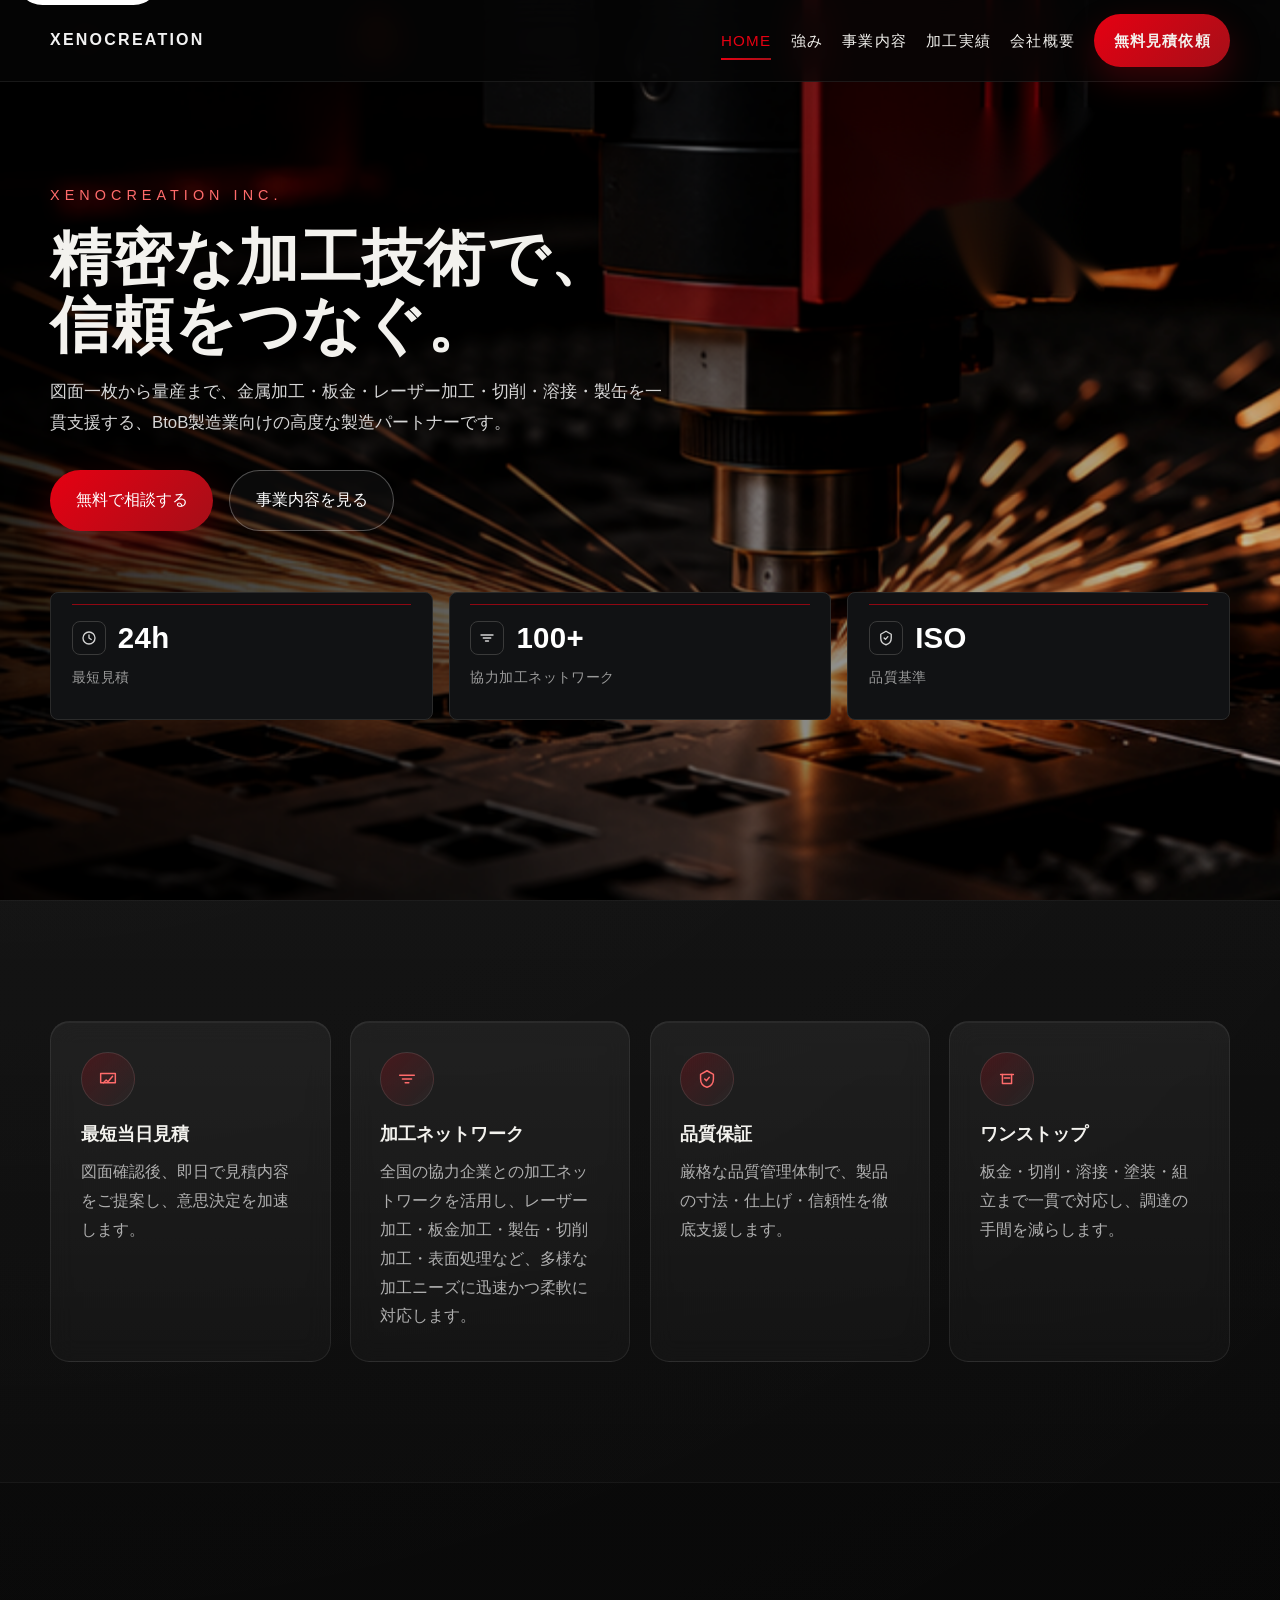
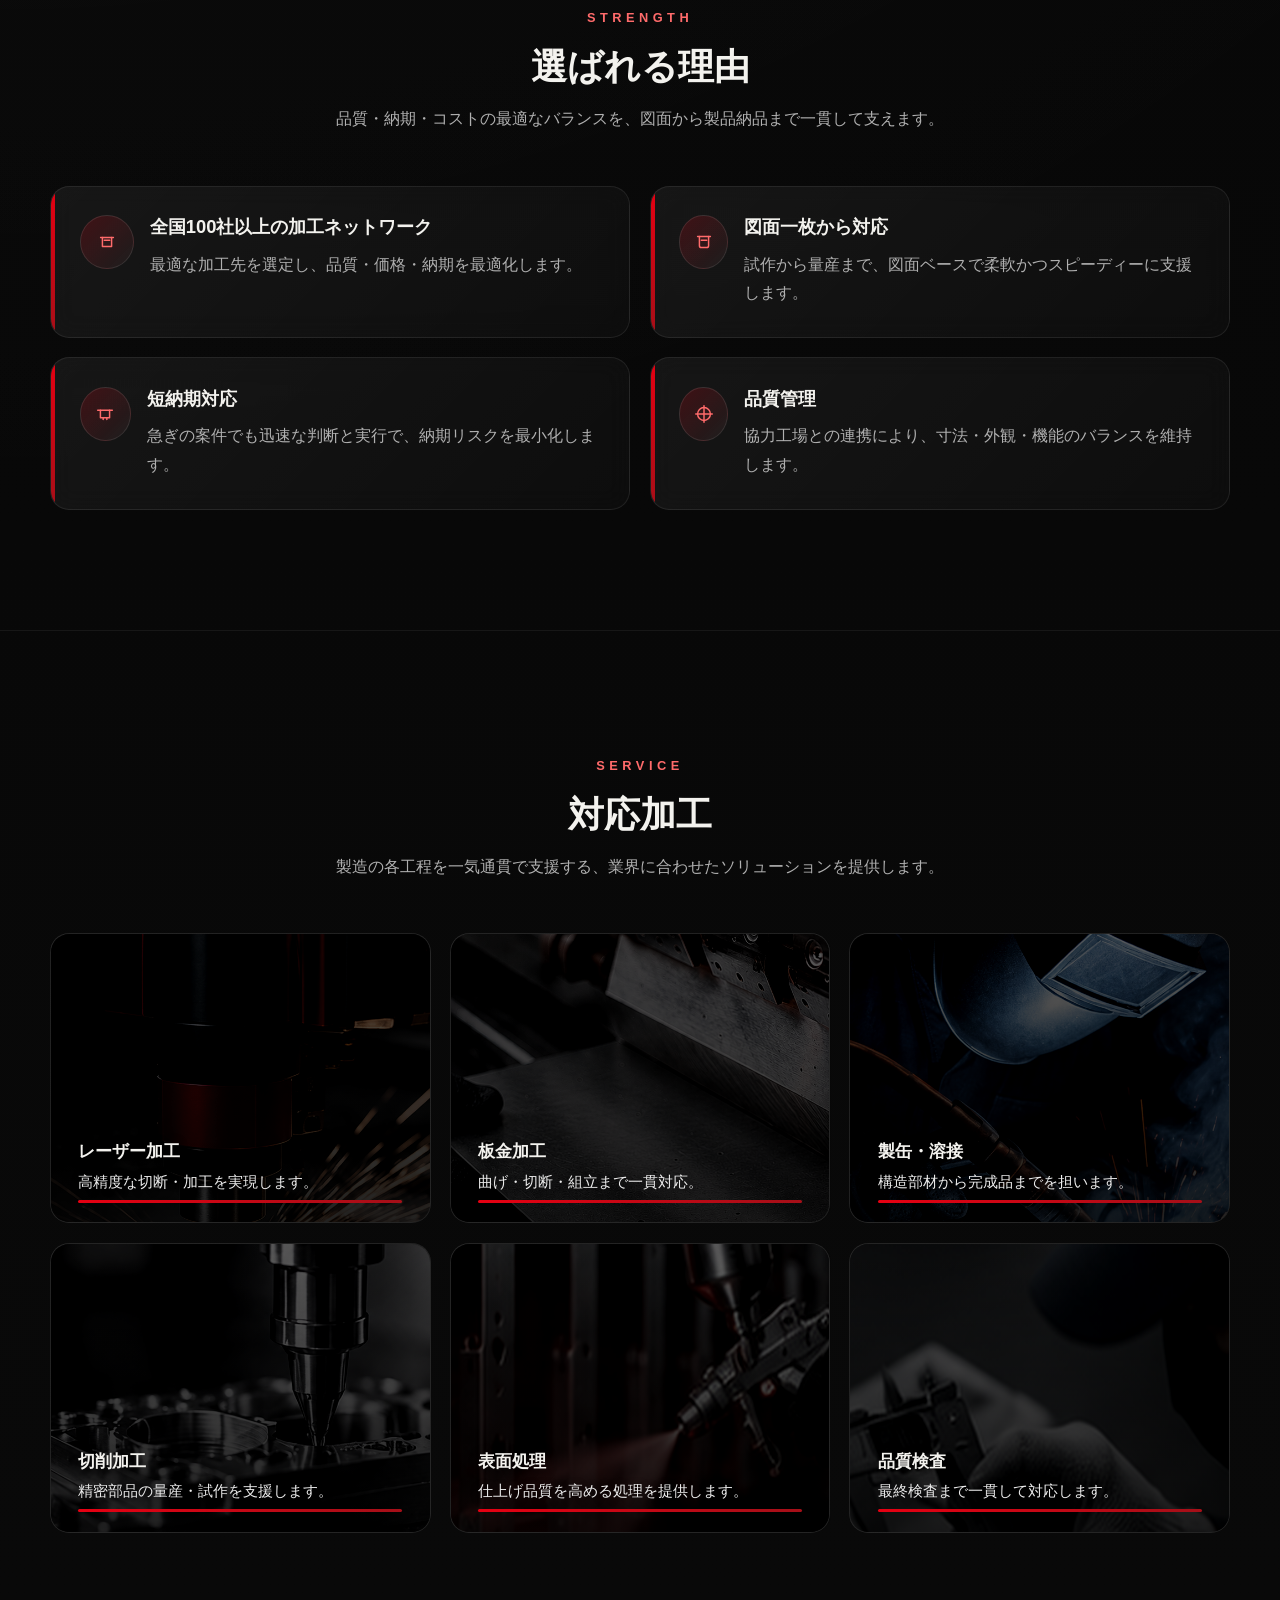
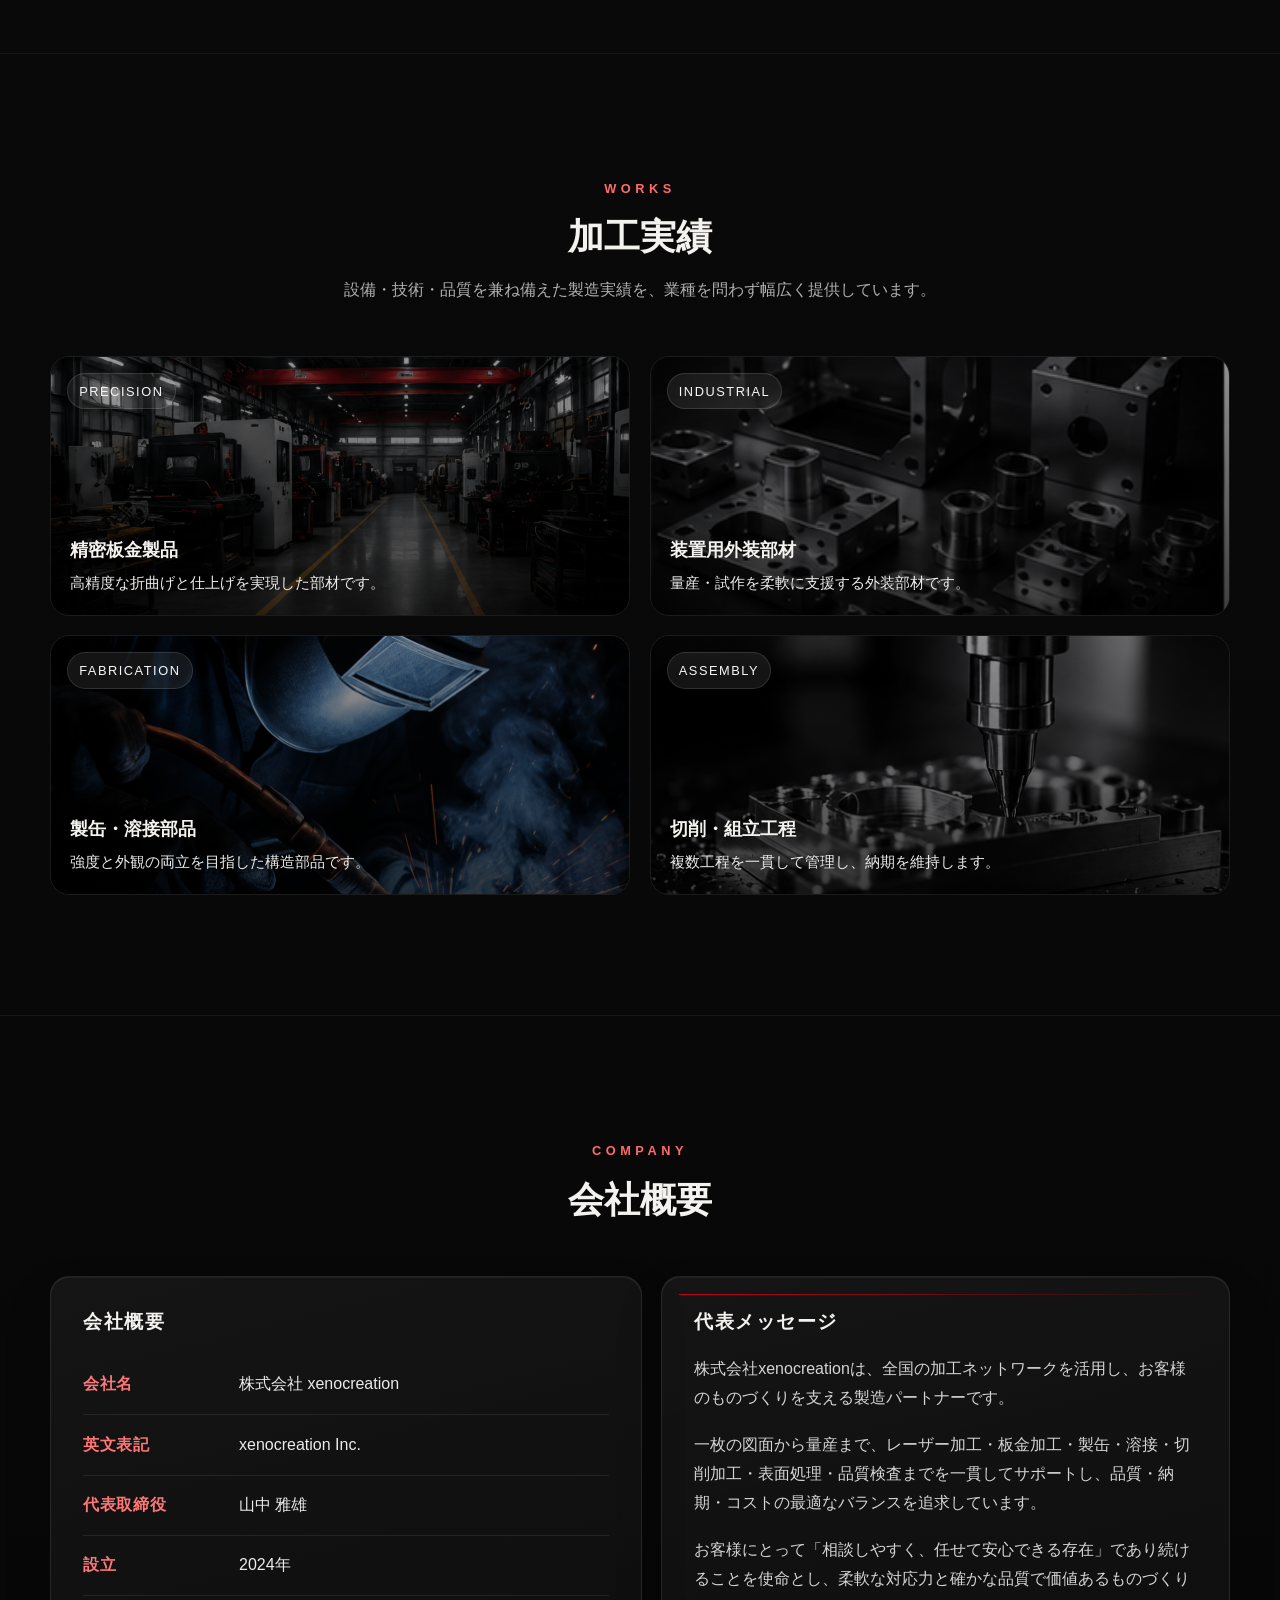
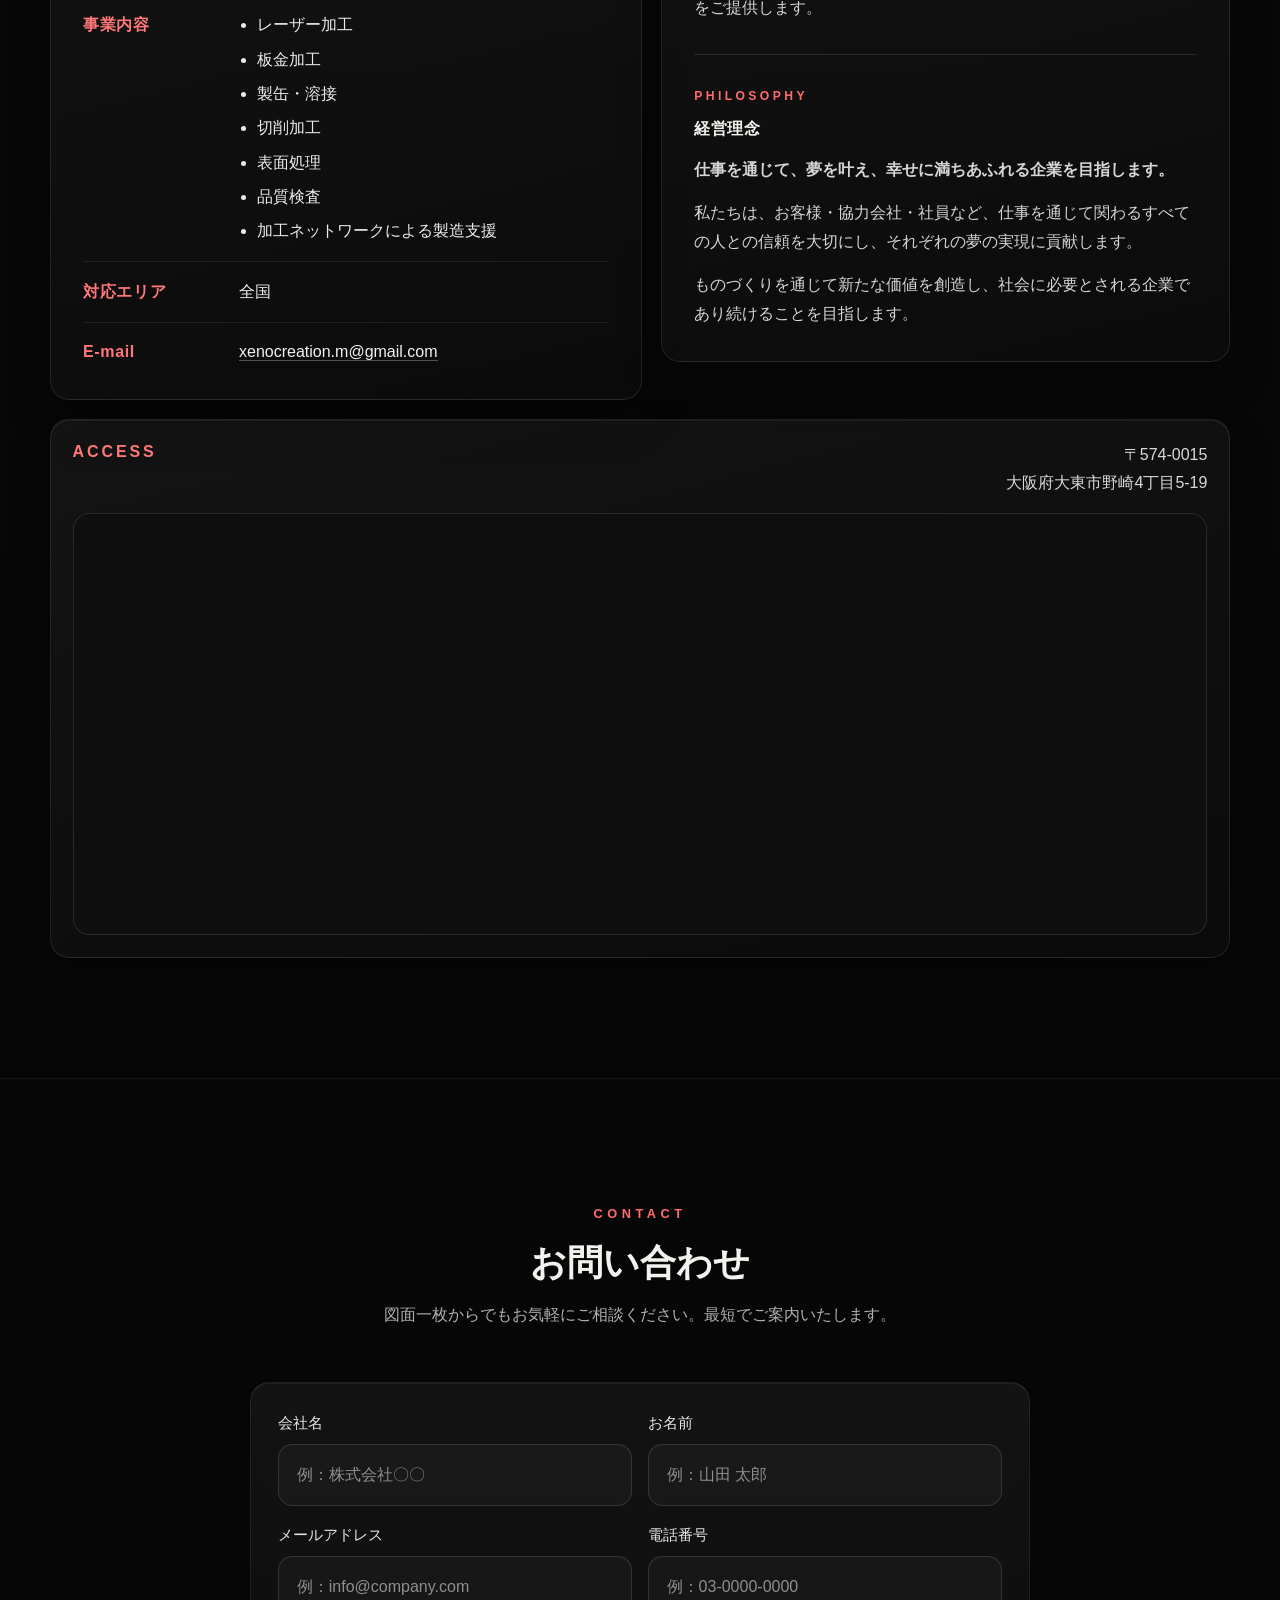
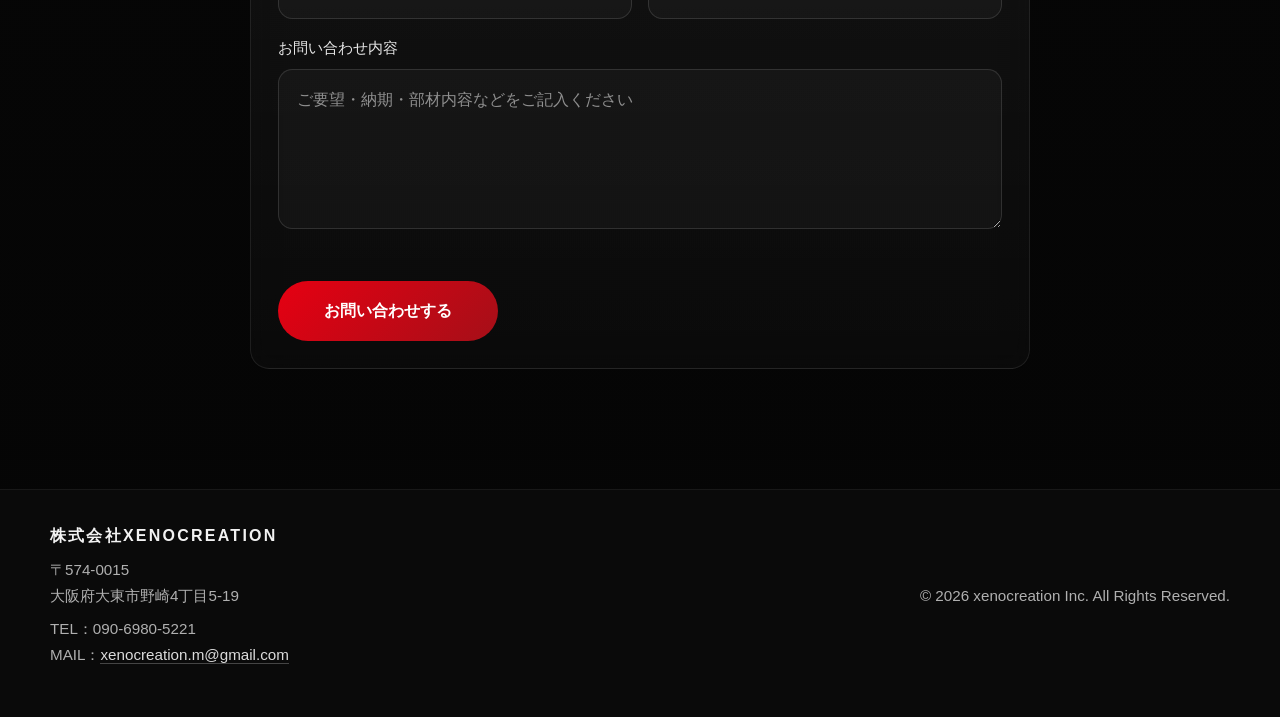
==== index.html @ e37a9abd "Add files via upload" ====
<!DOCTYPE html>
<html lang="ja">
<head>
    <meta charset="UTF-8">
    <meta name="viewport" content="width=device-width, initial-scale=1.0">
    <meta name="theme-color" content="#060606">
    <title>株式会社xenocreation｜金属加工・レーザー加工・板金加工・製缶・加工ネットワーク</title>
    <meta name="description" content="株式会社xenocreationはレーザー加工・板金加工・製缶・切削加工・表面処理など全国の加工ネットワークを活用し、お客様に最適なものづくりをご提供します。">
    <meta name="robots" content="index,follow,max-image-preview:large">
    <meta name="format-detection" content="telephone=no">
    <link rel="canonical" href="https://xenocreation.example/">
    <link rel="preload" as="image" href="images/hero.png" fetchpriority="high">
    <link rel="icon" type="image/png" href="images/logo.png">
    <link rel="shortcut icon" href="images/logo.png" type="image/png">
    <link rel="apple-touch-icon" href="images/logo.png">
    <meta property="og:site_name" content="株式会社xenocreation">
    <meta property="og:locale" content="ja_JP">
    <meta property="og:title" content="株式会社xenocreation｜金属加工・レーザー加工・板金加工・製缶・加工ネットワーク">
    <meta property="og:description" content="株式会社xenocreationはレーザー加工・板金加工・製缶・切削加工・表面処理など全国の加工ネットワークを活用し、お客様に最適なものづくりをご提供します。">
    <meta property="og:type" content="website">
    <meta property="og:image" content="images/hero.png">
    <meta property="og:url" content="https://xenocreation.example/">
    <meta name="twitter:card" content="summary_large_image">
    <meta name="twitter:title" content="株式会社xenocreation｜金属加工・レーザー加工・板金加工・製缶・加工ネットワーク">
    <meta name="twitter:description" content="株式会社xenocreationはレーザー加工・板金加工・製缶・切削加工・表面処理など全国の加工ネットワークを活用し、お客様に最適なものづくりをご提供します。">
    <meta name="twitter:image" content="images/hero.png">
    <link rel="stylesheet" href="css/style.css?v=hero-fix-1">
    <link rel="stylesheet" href="css/responsive.css?v=hero-fix-1">
</head>
<body>
    <a href="#main-content" class="skip-link">本文へスキップ</a>
    <header class="header" role="banner">
        <div class="container">
            <a href="#top" class="logo logo-text" aria-label="トップへ戻る">xenocreation</a>
            <button class="hamburger" type="button" aria-label="メニューを開く" aria-controls="site-navigation" aria-expanded="false">
                <span></span>
                <span></span>
                <span></span>
            </button>
            <nav class="nav" id="site-navigation" aria-label="メインナビゲーション">
                <a href="#top">HOME</a>
                <a href="#strength">強み</a>
                <a href="#service">事業内容</a>
                <a href="#works">加工実績</a>
                <a href="#company">会社概要</a>
                <a href="#contact" class="btn-header">無料見積依頼</a>
            </nav>
        </div>
    </header>

    <main id="main-content">
        <section id="top" class="hero">
            <img class="hero-bg" src="images/hero.png" alt="" aria-hidden="true" width="1398" height="447" loading="eager" fetchpriority="high" decoding="async">
            <div class="hero-overlay"></div>
            <div class="container hero-content fade-up">
                <div class="hero-copy">
                    <span class="hero-sub">XENOCREATION INC.</span>
                    <h1>精密な加工技術で、<br>信頼をつなぐ。</h1>
                    <p>図面一枚から量産まで、金属加工・板金・レーザー加工・切削・溶接・製缶を一貫支援する、BtoB製造業向けの高度な製造パートナーです。</p>
                    <div class="hero-button">
                        <a href="#contact" class="btn-red">無料で相談する</a>
                        <a href="#service" class="btn-line">事業内容を見る</a>
                    </div>
                </div>
                <div class="hero-metrics">
                    <div class="metric-card">
                        <div class="metric-head">
                            <span class="metric-icon" aria-hidden="true">
                                <svg viewBox="0 0 24 24"><circle cx="12" cy="12" r="8"/><path d="M12 8v4l3 2"/></svg>
                            </span>
                            <strong>24h</strong>
                        </div>
                        <span>最短見積</span>
                    </div>
                    <div class="metric-card">
                        <div class="metric-head">
                            <span class="metric-icon" aria-hidden="true">
                                <svg viewBox="0 0 24 24"><path d="M4 8h16"/><path d="M7 12h10"/><path d="M10 16h4"/></svg>
                            </span>
                            <strong>100+</strong>
                        </div>
                        <span>協力加工ネットワーク</span>
                    </div>
                    <div class="metric-card">
                        <div class="metric-head">
                            <span class="metric-icon" aria-hidden="true">
                                <svg viewBox="0 0 24 24"><path d="M12 3l7 4v5c0 4.2-2.8 7.8-7 9-4.2-1.2-7-4.8-7-9V7l7-4z"/><path d="M9.5 12l1.8 1.8 3.2-3.6"/></svg>
                            </span>
                            <strong>ISO</strong>
                        </div>
                        <span>品質基準</span>
                    </div>
                </div>
            </div>
        </section>

        <section class="feature">
            <div class="container feature-grid">
                <div class="feature-card fade-up">
                    <div class="feature-icon" aria-hidden="true">
                        <svg viewBox="0 0 24 24"><path d="M4 6h16v10H4z"/><path d="M7 16l3-3 2 2 5-6"/></svg>
                    </div>
                    <h3>最短当日見積</h3>
                    <p>図面確認後、即日で見積内容をご提案し、意思決定を加速します。</p>
                </div>
                <div class="feature-card fade-up">
                    <div class="feature-icon" aria-hidden="true">
                        <svg viewBox="0 0 24 24"><path d="M4 8h16"/><path d="M7 12h10"/><path d="M10 16h4"/></svg>
                    </div>
                    <h3>加工ネットワーク</h3>
                    <p>全国の協力企業との加工ネットワークを活用し、レーザー加工・板金加工・製缶・切削加工・表面処理など、多様な加工ニーズに迅速かつ柔軟に対応します。</p>
                </div>
                <div class="feature-card fade-up">
                    <div class="feature-icon" aria-hidden="true">
                        <svg viewBox="0 0 24 24"><path d="M12 3l7 4v5c0 4.2-2.8 7.8-7 9-4.2-1.2-7-4.8-7-9V7l7-4z"/><path d="M9.5 12l1.8 1.8 3.2-3.6"/></svg>
                    </div>
                    <h3>品質保証</h3>
                    <p>厳格な品質管理体制で、製品の寸法・仕上げ・信頼性を徹底支援します。</p>
                </div>
                <div class="feature-card fade-up">
                    <div class="feature-icon" aria-hidden="true">
                        <svg viewBox="0 0 24 24"><path d="M5 7h14"/><path d="M7 7v10h10V7"/><path d="M9 11h6"/></svg>
                    </div>
                    <h3>ワンストップ</h3>
                    <p>板金・切削・溶接・塗装・組立まで一貫で対応し、調達の手間を減らします。</p>
                </div>
            </div>
        </section>

        <section id="strength" class="strength">
            <div class="container">
                <div class="section-title fade-up">
                    <span>STRENGTH</span>
                    <h2>選ばれる理由</h2>
                    <p>品質・納期・コストの最適なバランスを、図面から製品納品まで一貫して支えます。</p>
                </div>
                <div class="strength-grid">
                    <div class="strength-card fade-left">
                        <div class="strength-icon" aria-hidden="true">
                            <svg viewBox="0 0 24 24"><path d="M5 7h14"/><path d="M7 7v10h10V7"/><path d="M9 10h6"/></svg>
                        </div>
                        <div>
                            <h3>全国100社以上の加工ネットワーク</h3>
                            <p>最適な加工先を選定し、品質・価格・納期を最適化します。</p>
                        </div>
                    </div>
                    <div class="strength-card fade-right">
                        <div class="strength-icon" aria-hidden="true">
                            <svg viewBox="0 0 24 24"><path d="M5 6h14"/><path d="M7 6v10a2 2 0 0 0 2 2h6a2 2 0 0 0 2-2V6"/><path d="M9 10h6"/></svg>
                        </div>
                        <div>
                            <h3>図面一枚から対応</h3>
                            <p>試作から量産まで、図面ベースで柔軟かつスピーディーに支援します。</p>
                        </div>
                    </div>
                    <div class="strength-card fade-left">
                        <div class="strength-icon" aria-hidden="true">
                            <svg viewBox="0 0 24 24"><path d="M4 8h16"/><path d="M7 8v8h10V8"/><path d="M10 16v2"/><path d="M14 16v2"/></svg>
                        </div>
                        <div>
                            <h3>短納期対応</h3>
                            <p>急ぎの案件でも迅速な判断と実行で、納期リスクを最小化します。</p>
                        </div>
                    </div>
                    <div class="strength-card fade-right">
                        <div class="strength-icon" aria-hidden="true">
                            <svg viewBox="0 0 24 24"><path d="M12 3v18"/><path d="M3 12h18"/><circle cx="12" cy="12" r="7"/></svg>
                        </div>
                        <div>
                            <h3>品質管理</h3>
                            <p>協力工場との連携により、寸法・外観・機能のバランスを維持します。</p>
                        </div>
                    </div>
                </div>
            </div>
        </section>

        <section id="service" class="service">
            <div class="container">
                <div class="section-title fade-up">
                    <span>SERVICE</span>
                    <h2>対応加工</h2>
                    <p>製造の各工程を一気通貫で支援する、業界に合わせたソリューションを提供します。</p>
                </div>
                <div class="service-grid">
                    <div class="service-card fade-up">
                        <img src="images/laser.png" alt="レーザー加工の現場" width="1281" height="520" loading="lazy" decoding="async">
                        <div class="service-card-body">
                            <div class="service-icon" aria-hidden="true">
                                <svg viewBox="0 0 24 24"><path d="M6 6h12v12H6z"/><path d="M9 15l2-2 1 1 3-4"/></svg>
                            </div>
                            <div>
                                <h3>レーザー加工</h3>
                                <p>高精度な切断・加工を実現します。</p>
                            </div>
                        </div>
                    </div>
                    <div class="service-card fade-up">
                        <img src="images/sheetmetal.png" alt="板金加工の現場" width="1281" height="520" loading="lazy" decoding="async">
                        <div class="service-card-body">
                            <div class="service-icon" aria-hidden="true">
                                <svg viewBox="0 0 24 24"><path d="M5 6h14"/><path d="M7 6v10h10V6"/></svg>
                            </div>
                            <div>
                                <h3>板金加工</h3>
                                <p>曲げ・切断・組立まで一貫対応。</p>
                            </div>
                        </div>
                    </div>
                    <div class="service-card fade-up">
                        <img src="images/welding.png" alt="製缶・溶接の現場" width="1281" height="520" loading="lazy" decoding="async">
                        <div class="service-card-body">
                            <div class="service-icon" aria-hidden="true">
                                <svg viewBox="0 0 24 24"><path d="M6 7h12"/><path d="M8 7v10h8V7"/></svg>
                            </div>
                            <div>
                                <h3>製缶・溶接</h3>
                                <p>構造部材から完成品までを担います。</p>
                            </div>
                        </div>
                    </div>
                    <div class="service-card fade-up">
                        <img src="images/machining.png" alt="切削加工の現場" width="1281" height="520" loading="lazy" decoding="async">
                        <div class="service-card-body">
                            <div class="service-icon" aria-hidden="true">
                                <svg viewBox="0 0 24 24"><path d="M5 7h14"/><path d="M7 7l2 10h6l2-10"/></svg>
                            </div>
                            <div>
                                <h3>切削加工</h3>
                                <p>精密部品の量産・試作を支援します。</p>
                            </div>
                        </div>
                    </div>
                    <div class="service-card fade-up">
                        <img src="images/surface.png" alt="表面処理の現場" width="1281" height="520" loading="lazy" decoding="async">
                        <div class="service-card-body">
                            <div class="service-icon" aria-hidden="true">
                                <svg viewBox="0 0 24 24"><path d="M5 8h14"/><path d="M7 8v8h10V8"/></svg>
                            </div>
                            <div>
                                <h3>表面処理</h3>
                                <p>仕上げ品質を高める処理を提供します。</p>
                            </div>
                        </div>
                    </div>
                    <div class="service-card fade-up">
                        <img src="images/inspection.png" alt="品質検査の現場" width="1281" height="520" loading="lazy" decoding="async">
                        <div class="service-card-body">
                            <div class="service-icon" aria-hidden="true">
                                <svg viewBox="0 0 24 24"><path d="M8 5h8"/><path d="M6 9h12"/><path d="M8 9v8h8v-8"/></svg>
                            </div>
                            <div>
                                <h3>品質検査</h3>
                                <p>最終検査まで一貫して対応します。</p>
                            </div>
                        </div>
                    </div>
                </div>
            </div>
        </section>

        <section id="works" class="works">
            <div class="container">
                <div class="section-title fade-up">
                    <span>WORKS</span>
                    <h2>加工実績</h2>
                    <p>設備・技術・品質を兼ね備えた製造実績を、業種を問わず幅広く提供しています。</p>
                </div>
                <div class="works-grid">
                    <div class="work-item fade-up">
                        <img src="images/factory.png" alt="工場の生産設備" width="800" height="560" loading="lazy" decoding="async">
                        <div class="work-badge">Precision</div>
                        <div class="work-item-content">
                            <h3>精密板金製品</h3>
                            <p>高精度な折曲げと仕上げを実現した部材です。</p>
                        </div>
                    </div>
                    <div class="work-item fade-up">
                        <img src="images/products.png" alt="製品組立のイメージ" width="800" height="560" loading="lazy" decoding="async">
                        <div class="work-badge">Industrial</div>
                        <div class="work-item-content">
                            <h3>装置用外装部材</h3>
                            <p>量産・試作を柔軟に支援する外装部材です。</p>
                        </div>
                    </div>
                    <div class="work-item fade-up">
                        <img src="images/welding.png" alt="溶接部品の製造現場" width="800" height="560" loading="lazy" decoding="async">
                        <div class="work-badge">Fabrication</div>
                        <div class="work-item-content">
                            <h3>製缶・溶接部品</h3>
                            <p>強度と外観の両立を目指した構造部品です。</p>
                        </div>
                    </div>
                    <div class="work-item fade-up">
                        <img src="images/machining.png" alt="切削加工の製品イメージ" width="800" height="560" loading="lazy" decoding="async">
                        <div class="work-badge">Assembly</div>
                        <div class="work-item-content">
                            <h3>切削・組立工程</h3>
                            <p>複数工程を一貫して管理し、納期を維持します。</p>
                        </div>
                    </div>
                </div>
            </div>
        </section>

        <section id="company" class="company">
            <div class="container">
                <div class="section-title fade-up">
                    <span>COMPANY</span>
                    <h2>会社概要</h2>
                </div>
                <div class="company-layout">
                    <article class="company-panel fade-left" aria-label="会社情報">
                        <h3>会社概要</h3>
                        <dl class="company-list">
                            <div class="company-row">
                                <dt>会社名</dt>
                                <dd>株式会社 xenocreation</dd>
                            </div>
                            <div class="company-row">
                                <dt>英文表記</dt>
                                <dd>xenocreation Inc.</dd>
                            </div>
                            <div class="company-row">
                                <dt>代表取締役</dt>
                                <dd>山中 雅雄</dd>
                            </div>
                            <div class="company-row">
                                <dt>設立</dt>
                                <dd>2024年</dd>
                            </div>
                            <div class="company-row company-row-services">
                                <dt>事業内容</dt>
                                <dd>
                                    <ul>
                                        <li>レーザー加工</li>
                                        <li>板金加工</li>
                                        <li>製缶・溶接</li>
                                        <li>切削加工</li>
                                        <li>表面処理</li>
                                        <li>品質検査</li>
                                        <li>加工ネットワークによる製造支援</li>
                                    </ul>
                                </dd>
                            </div>
                            <div class="company-row">
                                <dt>対応エリア</dt>
                                <dd>全国</dd>
                            </div>
                            <div class="company-row">
                                <dt>E-mail</dt>
                                <dd><a href="mailto:xenocreation.m@gmail.com">xenocreation.m@gmail.com</a></dd>
                            </div>
                        </dl>
                    </article>
                    <article class="company-message fade-right" aria-label="代表メッセージ">
                        <h3>代表メッセージ</h3>
                        <p>株式会社xenocreationは、全国の加工ネットワークを活用し、お客様のものづくりを支える製造パートナーです。</p>
                        <p>一枚の図面から量産まで、レーザー加工・板金加工・製缶・溶接・切削加工・表面処理・品質検査までを一貫してサポートし、品質・納期・コストの最適なバランスを追求しています。</p>
                        <p>お客様にとって「相談しやすく、任せて安心できる存在」であり続けることを使命とし、柔軟な対応力と確かな品質で価値あるものづくりをご提供します。</p>

                        <div class="philosophy-block" aria-label="経営理念">
                            <span class="philosophy-label">PHILOSOPHY</span>
                            <h4>経営理念</h4>
                            <p class="philosophy-lead">仕事を通じて、夢を叶え、幸せに満ちあふれる企業を目指します。</p>
                            <p>私たちは、お客様・協力会社・社員など、仕事を通じて関わるすべての人との信頼を大切にし、それぞれの夢の実現に貢献します。</p>
                            <p>ものづくりを通じて新たな価値を創造し、社会に必要とされる企業であり続けることを目指します。</p>
                        </div>
                    </article>
                </div>
                <div class="company-map fade-up" aria-label="所在地マップ">
                    <div class="company-map-head">
                        <h3>ACCESS</h3>
                        <p>〒574-0015<br>大阪府大東市野崎4丁目5-19</p>
                    </div>
                    <div class="company-map-frame">
                        <iframe
                            title="株式会社xenocreation 所在地マップ"
                            src="https://www.google.com/maps?q=%E3%80%92574-0015%20%E5%A4%A7%E9%98%AA%E5%BA%9C%E5%A4%A7%E6%9D%B1%E5%B8%82%E9%87%8E%E5%B4%8E4%E4%B8%81%E7%9B%AE5-19&output=embed"
                            loading="lazy"
                            referrerpolicy="no-referrer-when-downgrade"
                            allowfullscreen>
                        </iframe>
                    </div>
                </div>
            </div>
        </section>

        <section id="contact" class="contact">
            <div class="container">
                <div class="section-title fade-up">
                    <span>CONTACT</span>
                    <h2>お問い合わせ</h2>
                    <p>図面一枚からでもお気軽にご相談ください。最短でご案内いたします。</p>
                </div>
                <form class="contact-form fade-up" id="contactForm" action="https://formspree.io/f/mdargzdk" method="POST" data-formspree-endpoint="https://formspree.io/f/mdargzdk" novalidate autocomplete="on">
                    <div class="contact-grid">
                        <label class="input-field">
                            <span>会社名</span>
                            <input type="text" name="company" placeholder="例：株式会社〇〇" autocomplete="organization">
                        </label>
                        <label class="input-field">
                            <span>お名前</span>
                            <input type="text" name="name" placeholder="例：山田 太郎" required aria-required="true" autocomplete="name">
                        </label>
                        <label class="input-field">
                            <span>メールアドレス</span>
                            <input type="email" name="email" placeholder="例：info@company.com" required aria-required="true" autocomplete="email">
                        </label>
                        <label class="input-field">
                            <span>電話番号</span>
                            <input type="tel" name="phone" placeholder="例：03-0000-0000" autocomplete="tel">
                        </label>
                    </div>
                    <label class="input-field textarea-field">
                        <span>お問い合わせ内容</span>
                        <textarea name="message" placeholder="ご要望・納期・部材内容などをご記入ください" required aria-required="true"></textarea>
                    </label>
                    <div class="form-status" role="status" aria-live="polite"></div>
                    <button type="submit">お問い合わせする</button>
                </form>
            </div>
        </section>
    </main>

    <footer>
        <div class="container">
            <div class="footer-info">
                <strong class="footer-brand">株式会社xenocreation</strong>
                <p class="footer-address">〒574-0015<br>大阪府大東市野崎4丁目5-19</p>
                <p class="footer-contact">TEL：090-6980-5221<br>MAIL：<a href="mailto:xenocreation.m@gmail.com">xenocreation.m@gmail.com</a></p>
            </div>
            <p class="footer-copy">© 2026 xenocreation Inc. All Rights Reserved.</p>
        </div>
    </footer>

    <a href="#top" id="pageTop" class="page-top" aria-label="ページトップへ戻る">↑</a>
    <script src="js/script.js" defer></script>
</body>
</html>
---- css/style.css ----
:root {
    --bg: #050505;
    --surface: rgba(255,255,255,0.05);
    --surface-strong: rgba(255,255,255,0.08);
    --text: #f3f2ee;
    --muted: #b0b0b0;
    --accent: #a50f18;
    --accent-strong: #e60012;
    --border: rgba(255,255,255,0.12);
    --radius-card: 1.2rem;
    --ease-standard: cubic-bezier(0.22, 1, 0.36, 1);
}

* {
    margin: 0;
    padding: 0;
    box-sizing: border-box;
}

html {
    scroll-behavior: smooth;
    overflow-x: clip;
}

body {
    background: radial-gradient(circle at top left, rgba(255,255,255,0.04), transparent 30%), linear-gradient(180deg, #060606 0%, #090909 45%, #050505 100%);
    color: var(--text);
    font-family: "Noto Sans JP", "Yu Gothic", "Meiryo", sans-serif;
    line-height: 1.8;
    text-rendering: optimizeLegibility;
    -webkit-font-smoothing: antialiased;
    overflow-x: hidden;
}

body.menu-open {
    overflow: hidden;
}

.skip-link {
    position: absolute;
    left: 1rem;
    top: -3rem;
    z-index: 2000;
    padding: 0.75rem 1rem;
    background: #fff;
    color: #111;
    border-radius: 999px;
    transition: top 0.2s ease;
}

.skip-link:focus {
    top: 1rem;
}

img {
    max-width: 100%;
    display: block;
}

a {
    text-decoration: none;
    color: inherit;
}

button,
input,
textarea {
    font: inherit;
}

a:hover,
a:focus-visible,
button:focus-visible,
input:focus-visible,
textarea:focus-visible {
    outline: none;
}

*:focus-visible {
    outline: 2px solid rgba(230, 0, 18, 0.7);
    outline-offset: 3px;
}

::selection {
    background: rgba(230, 0, 18, 0.45);
    color: white;
}

.container {
    width: min(1180px, calc(100% - 2rem));
    margin: 0 auto;
}

section {
    padding: 120px 0;
    scroll-margin-top: 100px;
}

h1,
h2,
h3,
h4 {
    line-height: 1.35;
    text-wrap: balance;
}

section + section {
    border-top: 1px solid rgba(255,255,255,0.06);
}

main {
    overflow-x: clip;
}

.header {
    position: fixed;
    top: 0;
    left: 0;
    width: 100%;
    height: 82px;
    background: rgba(6, 6, 6, 0.76);
    backdrop-filter: blur(18px);
    border-bottom: 1px solid rgba(255,255,255,0.08);
    z-index: 1000;
    transition: 0.3s ease;
    transform: translateY(-16px);
    opacity: 0;
    animation: headerSlideIn 0.8s ease-out 0.15s forwards;
}

.header.scrolled {
    background: rgba(13, 13, 13, 0.95);
    box-shadow: 0 18px 40px rgba(0, 0, 0, 0.3);
}

.header .container {
    height: 100%;
    display: flex;
    justify-content: space-between;
    align-items: center;
}

.logo img {
    height: 44px;
}

.logo-text {
    display: inline-flex;
    align-items: center;
    height: 44px;
    font-size: 1rem;
    letter-spacing: 0.14em;
    text-transform: uppercase;
    font-weight: 700;
    color: #f2f2f2;
}

.nav {
    display: flex;
    align-items: center;
    gap: 1.2rem;
}

.nav a {
    color: var(--text);
    font-size: 0.95rem;
    letter-spacing: 0.08em;
    transition: 0.3s;
    position: relative;
}

.nav a::after {
    content: "";
    position: absolute;
    left: 0;
    bottom: -6px;
    width: 0;
    height: 2px;
    background: linear-gradient(90deg, var(--accent-strong), var(--accent));
    transition: 0.3s;
}

.nav a:hover,
.nav a.active {
    color: var(--accent-strong);
}

.nav a:hover::after,
.nav a.active::after {
    width: 100%;
}

.btn-header {
    display: inline-flex;
    align-items: center;
    justify-content: center;
    padding: 0.8rem 1.2rem;
    border-radius: 999px;
    background: linear-gradient(135deg, var(--accent-strong), var(--accent));
    color: white;
    font-weight: 700;
    box-shadow: 0 14px 34px rgba(230, 0, 18, 0.22);
}

.btn-header:hover {
    transform: translateY(-2px);
}

.hamburger {
    display: none;
    background: none;
    border: none;
    padding: 0.4rem;
    cursor: pointer;
}

.hamburger span {
    display: block;
    width: 24px;
    height: 2px;
    background: white;
    margin: 5px 0;
    transition: 0.3s;
}

.hero {
    position: relative;
    min-height: 100svh;
    display: flex;
    align-items: center;
    padding-top: 120px;
    padding-bottom: 90px;
    background: transparent;
    overflow: hidden;
    isolation: isolate;
}

.hero-bg {
    position: absolute;
    inset: 0;
    width: 100%;
    height: 100%;
    object-fit: cover;
    object-position: center;
    z-index: 0;
    transform: scale(1.03);
    animation: heroZoom 8s ease-in-out infinite alternate;
    will-change: transform;
}

.hero-overlay {
    position: absolute;
    inset: 0;
    background: linear-gradient(90deg, rgba(0, 0, 0, 0.84) 0%, rgba(0, 0, 0, 0.58) 42%, rgba(0, 0, 0, 0.22) 100%);
    z-index: 1;
}

.hero-content {
    position: relative;
    z-index: 2;
    display: grid;
    grid-template-columns: minmax(0, 1.15fr) minmax(280px, 0.45fr);
    gap: 2rem;
    align-items: end;
    width: min(1180px, calc(100% - 2rem));
    margin: 0 auto;
    padding: 2.2rem 0 4rem;
}

.hero-copy {
    max-width: 680px;
}

.hero-sub,
.hero h1,
.hero p,
.hero-button {
    opacity: 0;
    transform: translateY(18px);
    animation-fill-mode: forwards;
}

.hero-sub {
    display: inline-block;
    color: #ff6b6b;
    font-size: 0.9rem;
    letter-spacing: 0.35em;
    text-transform: uppercase;
    margin-bottom: 1rem;
    animation: heroFadeUp 0.8s ease-out 0.3s forwards;
}

.hero h1 {
    font-size: clamp(2.4rem, 4.8vw, 4.5rem);
    line-height: 1.08;
    margin: 0 0 1.2rem;
    letter-spacing: 0.02em;
    font-weight: 700;
    animation: heroFadeUp 0.9s ease-out 0.55s forwards;
}

.hero p {
    font-size: 1.05rem;
    color: #d7d7d7;
    max-width: 620px;
    margin: 0 0 2rem;
    animation: heroFadeUp 0.9s ease-out 0.8s forwards;
}

.hero-button {
    display: flex;
    flex-wrap: wrap;
    justify-content: flex-start;
    gap: 1rem;
    animation: heroFadeUp 0.9s ease-out 1.05s forwards;
}

.btn-red,
.btn-line {
    display: inline-flex;
    align-items: center;
    justify-content: center;
    padding: 0.95rem 1.6rem;
    border-radius: 999px;
    transition: 0.3s var(--ease-standard);
}

.btn-red {
    background: linear-gradient(135deg, var(--accent-strong), var(--accent));
    color: white;
    box-shadow: 0 16px 40px rgba(230, 0, 18, 0.24);
    transition: transform 0.25s ease, box-shadow 0.25s ease, filter 0.25s ease;
}

.btn-red:hover,
.btn-line:hover {
    transform: translateY(-4px);
    filter: brightness(1.08);
}

.btn-line {
    border: 1px solid rgba(255,255,255,0.28);
    color: white;
    background: rgba(255,255,255,0.04);
    backdrop-filter: blur(8px);
    transition: transform 0.25s ease, background 0.25s ease, color 0.25s ease;
}

.btn-line:hover {
    background: white;
    color: #111;
}

.hero-metrics {
    display: grid;
    grid-template-columns: repeat(3, minmax(0, 1fr));
    gap: 1rem;
    margin-top: 1.8rem;
    grid-column: 1 / -1;
}

.metric-card {
    position: relative;
    padding: 1.25rem 1.3rem 1.15rem;
    border: 1px solid #2a2a2a;
    border-radius: 8px;
    background: #111214;
    min-height: 128px;
    transition: transform 0.25s ease, border-color 0.25s ease, box-shadow 0.25s ease;
}

.metric-card::before {
    content: "";
    position: absolute;
    left: 1.3rem;
    right: 1.3rem;
    top: 0.7rem;
    height: 1px;
    background: rgba(230, 0, 18, 0.85);
    opacity: 0.7;
}

.metric-card:hover {
    transform: translateY(-3px);
    border-color: #4a4a4a;
    box-shadow: 0 10px 24px rgba(0, 0, 0, 0.36), 0 0 0 1px rgba(230, 0, 18, 0.24);
}

.metric-head {
    display: flex;
    align-items: center;
    gap: 0.75rem;
    margin-top: 0.5rem;
    margin-bottom: 0.5rem;
}

.metric-icon {
    width: 34px;
    height: 34px;
    display: inline-flex;
    align-items: center;
    justify-content: center;
    border: 1px solid #3a3a3a;
    border-radius: 8px;
}

.metric-icon svg {
    width: 18px;
    height: 18px;
    fill: none;
    stroke: #d4d4d4;
    stroke-width: 1.8;
    stroke-linecap: round;
    stroke-linejoin: round;
}

.metric-card strong {
    display: block;
    font-size: clamp(1.5rem, 2.3vw, 2rem);
    line-height: 1.1;
    letter-spacing: 0.01em;
    color: #ffffff;
    font-weight: 800;
}

.metric-card span {
    color: #9a9a9a;
    font-size: 0.9rem;
    letter-spacing: 0.03em;
}

.section-title {
    text-align: center;
    margin-bottom: 3.2rem;
}

.section-title span {
    color: #ff6b6b;
    letter-spacing: 0.35em;
    font-weight: 700;
    font-size: 0.8rem;
}

.section-title h2 {
    font-size: clamp(1.8rem, 2.8vw, 2.5rem);
    margin: 0.7rem 0 0.8rem;
}

.section-title p {
    max-width: 740px;
    margin: 0 auto;
    color: var(--muted);
    line-height: 1.9;
}

.feature {
    background: linear-gradient(180deg, rgba(255,255,255,0.03), rgba(255,255,255,0.01));
}

.feature-grid {
    display: grid;
    grid-template-columns: repeat(4, 1fr);
    gap: 1.2rem;
}

.feature-card {
    padding: 1.85rem;
    background: linear-gradient(180deg, rgba(255,255,255,0.06), rgba(255,255,255,0.028));
    border: 1px solid rgba(255,255,255,0.08);
    border-radius: var(--radius-card);
    box-shadow: inset 0 1px 0 rgba(255,255,255,0.05);
    backdrop-filter: blur(12px);
    transition: 0.35s var(--ease-standard);
}

.feature-card:hover {
    transform: translateY(-8px);
    border-color: rgba(230, 0, 18, 0.45);
    box-shadow: 0 18px 36px rgba(0, 0, 0, 0.25);
}

.feature-icon,
.strength-icon,
.service-icon {
    width: 54px;
    height: 54px;
    display: inline-flex;
    align-items: center;
    justify-content: center;
    border-radius: 50%;
    background: linear-gradient(135deg, rgba(230,0,18,0.2), rgba(255,255,255,0.04));
    border: 1px solid rgba(255,255,255,0.1);
    margin-bottom: 1rem;
}

.feature-icon svg,
.strength-icon svg,
.service-icon svg {
    width: 22px;
    height: 22px;
    fill: none;
    stroke: #ff6b6b;
    stroke-width: 1.6;
    stroke-linecap: round;
    stroke-linejoin: round;
}

.feature-card h3 {
    font-size: 1.15rem;
    margin: 0 0 0.75rem;
}

.feature-card p {
    margin: 0;
    color: var(--muted);
}

.strength-grid {
    display: grid;
    grid-template-columns: repeat(2, 1fr);
    gap: 1.2rem;
}

.strength-card {
    display: flex;
    gap: 1rem;
    padding: 1.8rem;
    border-radius: var(--radius-card);
    background: linear-gradient(135deg, rgba(255,255,255,0.06), rgba(255,255,255,0.025));
    border: 1px solid rgba(255,255,255,0.08);
    position: relative;
    overflow: hidden;
    transition: 0.35s var(--ease-standard);
    backdrop-filter: blur(12px);
}

.strength-card::before {
    content: "";
    position: absolute;
    inset: 0 auto 0 0;
    width: 4px;
    background: linear-gradient(180deg, var(--accent-strong), var(--accent));
}

.strength-card:hover {
    transform: translateY(-7px);
    border-color: rgba(230, 0, 18, 0.45);
    box-shadow: 0 20px 40px rgba(0, 0, 0, 0.25);
}

.strength-card h3 {
    margin: 0 0 0.65rem;
    font-size: 1.15rem;
}

.strength-card p {
    margin: 0;
    color: var(--muted);
}

.service-grid {
    display: grid;
    grid-template-columns: repeat(3, 1fr);
    gap: 1.2rem;
}

.service-card {
    position: relative;
    overflow: hidden;
    border-radius: var(--radius-card);
    background: linear-gradient(135deg, rgba(255,255,255,0.055), rgba(255,255,255,0.022));
    border: 1px solid rgba(255,255,255,0.08);
    transition: 0.35s var(--ease-standard);
    backdrop-filter: blur(12px);
    min-height: 290px;
}

.service-card img {
    position: absolute;
    inset: 0;
    width: 100%;
    height: 100%;
    object-fit: cover;
    filter: grayscale(0.18) brightness(0.4) contrast(1.08) saturate(0.86);
}

.service-card::after {
    content: "";
    position: absolute;
    inset: 0;
    background: linear-gradient(180deg, rgba(0,0,0,0.08) 0%, rgba(0,0,0,0.66) 100%);
}

.service-card:hover {
    transform: translateY(-7px);
    border-color: rgba(230, 0, 18, 0.45);
    box-shadow: 0 16px 35px rgba(0, 0, 0, 0.22);
}

.service-card-body {
    position: relative;
    z-index: 1;
    display: flex;
    align-items: flex-end;
    gap: 1rem;
    padding: 1.7rem;
    height: 100%;
}

.service-card-body::after {
    content: "";
    position: absolute;
    left: 1.7rem;
    right: 1.7rem;
    bottom: 1.2rem;
    height: 3px;
    border-radius: 999px;
    background: linear-gradient(90deg, var(--accent-strong), var(--accent));
}

.service-card .service-icon {
    display: none;
}

.service-card h3 {
    margin: 0 0 0.25rem;
    font-size: 1.08rem;
    text-shadow: 0 2px 12px rgba(0,0,0,0.4);
}

.service-card p {
    margin: 0;
    color: #ececec;
    font-size: 0.95rem;
    text-shadow: 0 2px 10px rgba(0,0,0,0.36);
}

.works-grid {
    display: grid;
    grid-template-columns: repeat(2, 1fr);
    gap: 1.2rem;
}

.work-item {
    position: relative;
    min-height: 260px;
    border-radius: var(--radius-card);
    overflow: hidden;
    border: 1px solid rgba(255,255,255,0.08);
    transition: 0.35s var(--ease-standard);
}

.work-item img {
    position: absolute;
    inset: 0;
    width: 100%;
    height: 100%;
    object-fit: cover;
    filter: grayscale(0.16) brightness(0.64);
}

.work-item:hover {
    transform: translateY(-7px);
    box-shadow: 0 18px 36px rgba(0, 0, 0, 0.28);
}

.work-item::after {
    content: "";
    position: absolute;
    inset: 0;
    background: linear-gradient(180deg, rgba(0,0,0,0.05) 0%, rgba(0, 0, 0, 0.6) 100%);
}

.work-badge {
    position: absolute;
    top: 1rem;
    left: 1rem;
    z-index: 1;
    padding: 0.35rem 0.7rem;
    border-radius: 999px;
    background: rgba(255,255,255,0.08);
    border: 1px solid rgba(255,255,255,0.12);
    color: #f7f7f7;
    font-size: 0.8rem;
    letter-spacing: 0.12em;
    text-transform: uppercase;
}

.work-item-content {
    position: absolute;
    inset: auto 1.2rem 1.2rem 1.2rem;
    z-index: 1;
}

.work-item-content h3 {
    margin: 0 0 0.35rem;
    font-size: 1.15rem;
}

.work-item-content p {
    margin: 0;
    color: #ececec;
    font-size: 0.95rem;
}

.company-layout {
    display: grid;
    grid-template-columns: minmax(0, 1.02fr) minmax(0, 0.98fr);
    gap: 1.2rem;
    align-items: start;
}

.company-panel,
.company-message {
    background: linear-gradient(165deg, rgba(255,255,255,0.055), rgba(255,255,255,0.02));
    border: 1px solid rgba(255,255,255,0.09);
    border-radius: var(--radius-card);
    padding: 2rem;
    box-shadow: inset 0 1px 0 rgba(255,255,255,0.05), 0 24px 44px rgba(0, 0, 0, 0.24);
}

.company-panel h3,
.company-message h3 {
    font-size: 1.18rem;
    letter-spacing: 0.08em;
    margin: 0 0 1.3rem;
}

.company-list {
    margin: 0;
}

.company-row {
    display: grid;
    grid-template-columns: 140px minmax(0, 1fr);
    gap: 1rem;
    padding: 0.95rem 0;
    border-bottom: 1px solid rgba(255,255,255,0.08);
}

.company-row:last-child {
    border-bottom: none;
    padding-bottom: 0;
}

.company-row dt {
    color: #ff7777;
    font-weight: 600;
    letter-spacing: 0.04em;
}

.company-row dd {
    margin: 0;
    color: #ececec;
}

.company-row a {
    color: #f2f2f2;
    border-bottom: 1px solid rgba(255,255,255,0.28);
    transition: color 0.2s ease, border-color 0.2s ease;
}

.company-row a:hover {
    color: #ffffff;
    border-color: rgba(230, 0, 18, 0.65);
}

.company-row-services ul {
    margin: 0;
    padding-left: 1.15rem;
    display: grid;
    gap: 0.35rem;
}

.company-message {
    position: relative;
}

.company-message::before {
    content: "";
    position: absolute;
    inset: 1.05rem 1.05rem auto 1.05rem;
    height: 1px;
    background: linear-gradient(90deg, rgba(230, 0, 18, 0.95), rgba(230, 0, 18, 0));
    opacity: 0.85;
}

.company-message p {
    margin: 0 0 1.15rem;
    color: #d5d5d5;
}

.company-message p:last-child {
    margin-bottom: 0;
}

.philosophy-block {
    margin-top: 2rem;
    padding-top: 1.6rem;
    border-top: 1px solid rgba(255,255,255,0.11);
}

.philosophy-label {
    display: inline-block;
    color: #ff6b6b;
    letter-spacing: 0.28em;
    font-size: 0.76rem;
    font-weight: 700;
    margin-bottom: 0.55rem;
}

.philosophy-block h4 {
    margin: 0 0 1rem;
    font-size: 1.02rem;
    letter-spacing: 0.04em;
}

.philosophy-lead {
    margin: 0 0 1rem;
    color: #f5f5f5;
    font-weight: 700;
    line-height: 1.9;
}

.philosophy-block p {
    margin: 0 0 0.9rem;
    color: #d6d6d6;
}

.philosophy-block p:last-child {
    margin-bottom: 0;
}

.company-map {
    margin-top: 1.2rem;
    padding: 1.35rem;
    border-radius: var(--radius-card);
    border: 1px solid rgba(255,255,255,0.09);
    background: linear-gradient(165deg, rgba(255,255,255,0.055), rgba(255,255,255,0.02));
    box-shadow: inset 0 1px 0 rgba(255,255,255,0.05), 0 24px 44px rgba(0, 0, 0, 0.24);
}

.company-map-head {
    display: flex;
    justify-content: space-between;
    gap: 1rem;
    align-items: flex-start;
    margin-bottom: 1rem;
}

.company-map-head h3 {
    margin: 0;
    color: #ff7777;
    font-size: 1rem;
    letter-spacing: 0.18em;
}

.company-map-head p {
    margin: 0;
    color: #d9d9d9;
    text-align: right;
    line-height: 1.75;
}

.company-map-frame {
    overflow: hidden;
    border-radius: 1rem;
    border: 1px solid rgba(255,255,255,0.11);
    background: #0f0f0f;
}

.company-map-frame iframe {
    display: block;
    width: 100%;
    height: clamp(300px, 40vw, 420px);
    border: 0;
}

.contact-form {
    display: grid;
    gap: 1rem;
    max-width: 780px;
    margin: 0 auto;
    padding: 1.7rem;
    border: 1px solid rgba(255,255,255,0.08);
    border-radius: var(--radius-card);
    background: linear-gradient(180deg, rgba(255,255,255,0.055), rgba(255,255,255,0.025));
    box-shadow: inset 0 1px 0 rgba(255,255,255,0.05);
    backdrop-filter: blur(12px);
}

.contact-grid {
    display: grid;
    grid-template-columns: repeat(2, 1fr);
    gap: 1rem;
}

.input-field {
    display: grid;
    gap: 0.45rem;
}

.input-field span {
    color: #e6e6e6;
    font-size: 0.92rem;
}

.contact-form input,
.contact-form textarea {
    width: 100%;
    padding: 1rem 1.1rem;
    border: 1px solid rgba(255,255,255,0.12);
    border-radius: 0.9rem;
    background: rgba(255,255,255,0.03);
    color: var(--text);
    transition: 0.25s ease;
}

.contact-form textarea {
    min-height: 160px;
    resize: vertical;
}

.contact-form input:focus,
.contact-form textarea:focus {
    outline: none;
    border-color: rgba(230, 0, 18, 0.6);
    box-shadow: 0 0 0 3px rgba(230, 0, 18, 0.16);
}

.contact-form button {
    padding: 1rem 1.5rem;
    border: none;
    border-radius: 999px;
    background: linear-gradient(135deg, var(--accent-strong), var(--accent));
    color: white;
    font-weight: 700;
    cursor: pointer;
    transition: 0.3s;
    max-width: 220px;
}

.contact-form button:hover {
    transform: translateY(-3px);
}

.contact-form.is-sending button:hover {
    transform: none;
}

.contact-form button:disabled {
    opacity: 0.8;
    cursor: wait;
    filter: saturate(0.75);
}

.form-status {
    min-height: 1.25rem;
    color: #ffd4d4;
    font-size: 0.95rem;
}

.form-status.success {
    color: #c9ffcf;
}

.form-status.error {
    color: #ffd4d4;
}

.input-field.error input,
.input-field.error textarea {
    border-color: rgba(230, 0, 18, 0.7);
    box-shadow: 0 0 0 2px rgba(230, 0, 18, 0.16);
}

.contact-form input::placeholder,
.contact-form textarea::placeholder {
    color: #8f8f8f;
}

footer {
    padding: 2rem 0 3rem;
    background: #0a0a0a;
    border-top: 1px solid rgba(255,255,255,0.06);
}

footer .container {
    display: flex;
    justify-content: space-between;
    align-items: center;
    gap: 1rem;
    flex-wrap: wrap;
}

.footer-info {
    display: grid;
    gap: 0.35rem;
}

footer img {
    height: 36px;
}

footer p {
    margin: 0;
    color: var(--muted);
    font-size: 0.95rem;
}

.footer-address,
.footer-contact {
    line-height: 1.75;
}

.footer-contact a {
    color: #dcdcdc;
    border-bottom: 1px solid rgba(255,255,255,0.24);
}

.footer-copy {
    white-space: nowrap;
}

.footer-brand {
    font-size: 1rem;
    letter-spacing: 0.14em;
    text-transform: uppercase;
    font-weight: 700;
    color: #f2f2f2;
}

.page-top {
    position: fixed;
    right: 1.2rem;
    bottom: 1.2rem;
    width: 48px;
    height: 48px;
    display: flex;
    align-items: center;
    justify-content: center;
    background: linear-gradient(135deg, var(--accent-strong), var(--accent));
    color: white;
    border-radius: 999px;
    box-shadow: 0 12px 30px rgba(230, 0, 18, 0.28);
    opacity: 0;
    visibility: hidden;
    transform: translateY(12px);
    transition: 0.3s;
    z-index: 1000;
}

.page-top.show {
    opacity: 1;
    visibility: visible;
    transform: translateY(0);
}

@media (prefers-reduced-motion: reduce) {
    html {
        scroll-behavior: auto;
    }

    *, *::before, *::after {
        animation-duration: 0.01ms !important;
        animation-iteration-count: 1 !important;
        transition-duration: 0.01ms !important;
        scroll-behavior: auto !important;
    }
}

@keyframes heroZoom {
    from {
        transform: scale(1.03);
    }

    to {
        transform: scale(1.08);
    }
}

@keyframes heroFadeUp {
    from {
        opacity: 0;
        transform: translateY(18px);
    }

    to {
        opacity: 1;
        transform: translateY(0);
    }
}

@keyframes headerSlideIn {
    from {
        opacity: 0;
        transform: translateY(-16px);
    }

    to {
        opacity: 1;
        transform: translateY(0);
    }
}

.fade-up,
.fade-left,
.fade-right,
.zoom {
    opacity: 0;
    transform: translateY(30px);
    transition: opacity 0.75s var(--ease-standard), transform 0.75s var(--ease-standard);
}

.fade-left {
    transform: translateX(-30px);
}

.fade-right {
    transform: translateX(30px);
}

.zoom {
    transform: scale(0.95);
}

.fade-up.show,
.fade-left.show,
.fade-right.show,
.zoom.show {
    opacity: 1;
    transform: translate(0, 0) scale(1);
}
---- css/responsive.css ----
@media (max-width: 960px) {
    .feature-grid {
        grid-template-columns: repeat(2, 1fr);
    }

    .strength-grid,
    .service-grid,
    .works-grid,
    .contact-grid,
    .company-layout {
        grid-template-columns: 1fr;
    }

    .hero-metrics {
        grid-template-columns: repeat(2, minmax(0, 1fr));
    }
}

@media (max-width: 760px) {
    .section-title {
        margin-bottom: 2.4rem;
    }

    .contact-form {
        padding: 1.25rem;
    }
    .header {
        height: 70px;
    }

    .hamburger {
        display: block;
        position: relative;
        z-index: 1001;
    }

    .hamburger.active span:nth-child(1) {
        transform: translateY(7px) rotate(45deg);
    }

    .hamburger.active span:nth-child(2) {
        opacity: 0;
    }

    .hamburger.active span:nth-child(3) {
        transform: translateY(-7px) rotate(-45deg);
    }

    .nav {
        position: fixed;
        inset: 70px 1rem auto 1rem;
        display: flex;
        flex-direction: column;
        align-items: flex-start;
        padding: 1rem;
        background: rgba(9, 9, 9, 0.96);
        border: 1px solid rgba(255,255,255,0.09);
        border-radius: 1rem;
        transform: translateY(-15px);
        opacity: 0;
        visibility: hidden;
        pointer-events: none;
        transition: 0.3s ease;
    }

    .nav.active {
        transform: translateY(0);
        opacity: 1;
        visibility: visible;
        pointer-events: auto;
    }

    .hero {
        min-height: auto;
        padding-top: 110px;
        padding-bottom: 80px;
    }

    .hero-bg {
        transform: scale(1);
        animation: none;
    }

    .hero-content {
        grid-template-columns: 1fr;
        gap: 1.2rem;
    }

    .hero-button {
        flex-direction: column;
        align-items: flex-start;
    }

    .fade-left,
    .fade-right {
        transform: translateY(24px);
    }

    .feature-grid,
    .service-grid {
        grid-template-columns: 1fr;
    }

    .strength-card,
    .service-card {
        flex-direction: column;
    }

    .service-card {
        min-height: 260px;
    }

    .service-card-body {
        padding: 1.2rem;
    }

    .company-panel,
    .company-message {
        padding: 1.35rem;
    }

    .company-map {
        padding: 1.1rem;
    }

    .company-map-head {
        flex-direction: column;
        gap: 0.45rem;
    }

    .company-map-head p {
        text-align: left;
    }

    .company-map-frame iframe {
        height: 300px;
    }

    .company-row {
        grid-template-columns: 1fr;
        gap: 0.45rem;
        padding: 0.85rem 0;
    }

    footer .container {
        flex-direction: column;
        align-items: flex-start;
    }

    .page-top {
        width: 44px;
        height: 44px;
        right: 0.8rem;
        bottom: 0.8rem;
    }
}

@media (max-width: 560px) {
    .container {
        width: min(100% - 1.2rem, 1180px);
    }

    .hero-content {
        padding: 1.4rem 0 2rem;
    }

    .hero h1 {
        font-size: clamp(2rem, 8vw, 2.8rem);
    }

    .hero-metrics {
        grid-template-columns: 1fr;
    }

    .feature-card,
    .strength-card,
    .service-card,
    .work-item,
    .company-panel,
    .company-message,
    .company-map,
    .contact-form {
        border-radius: 1rem;
    }
}
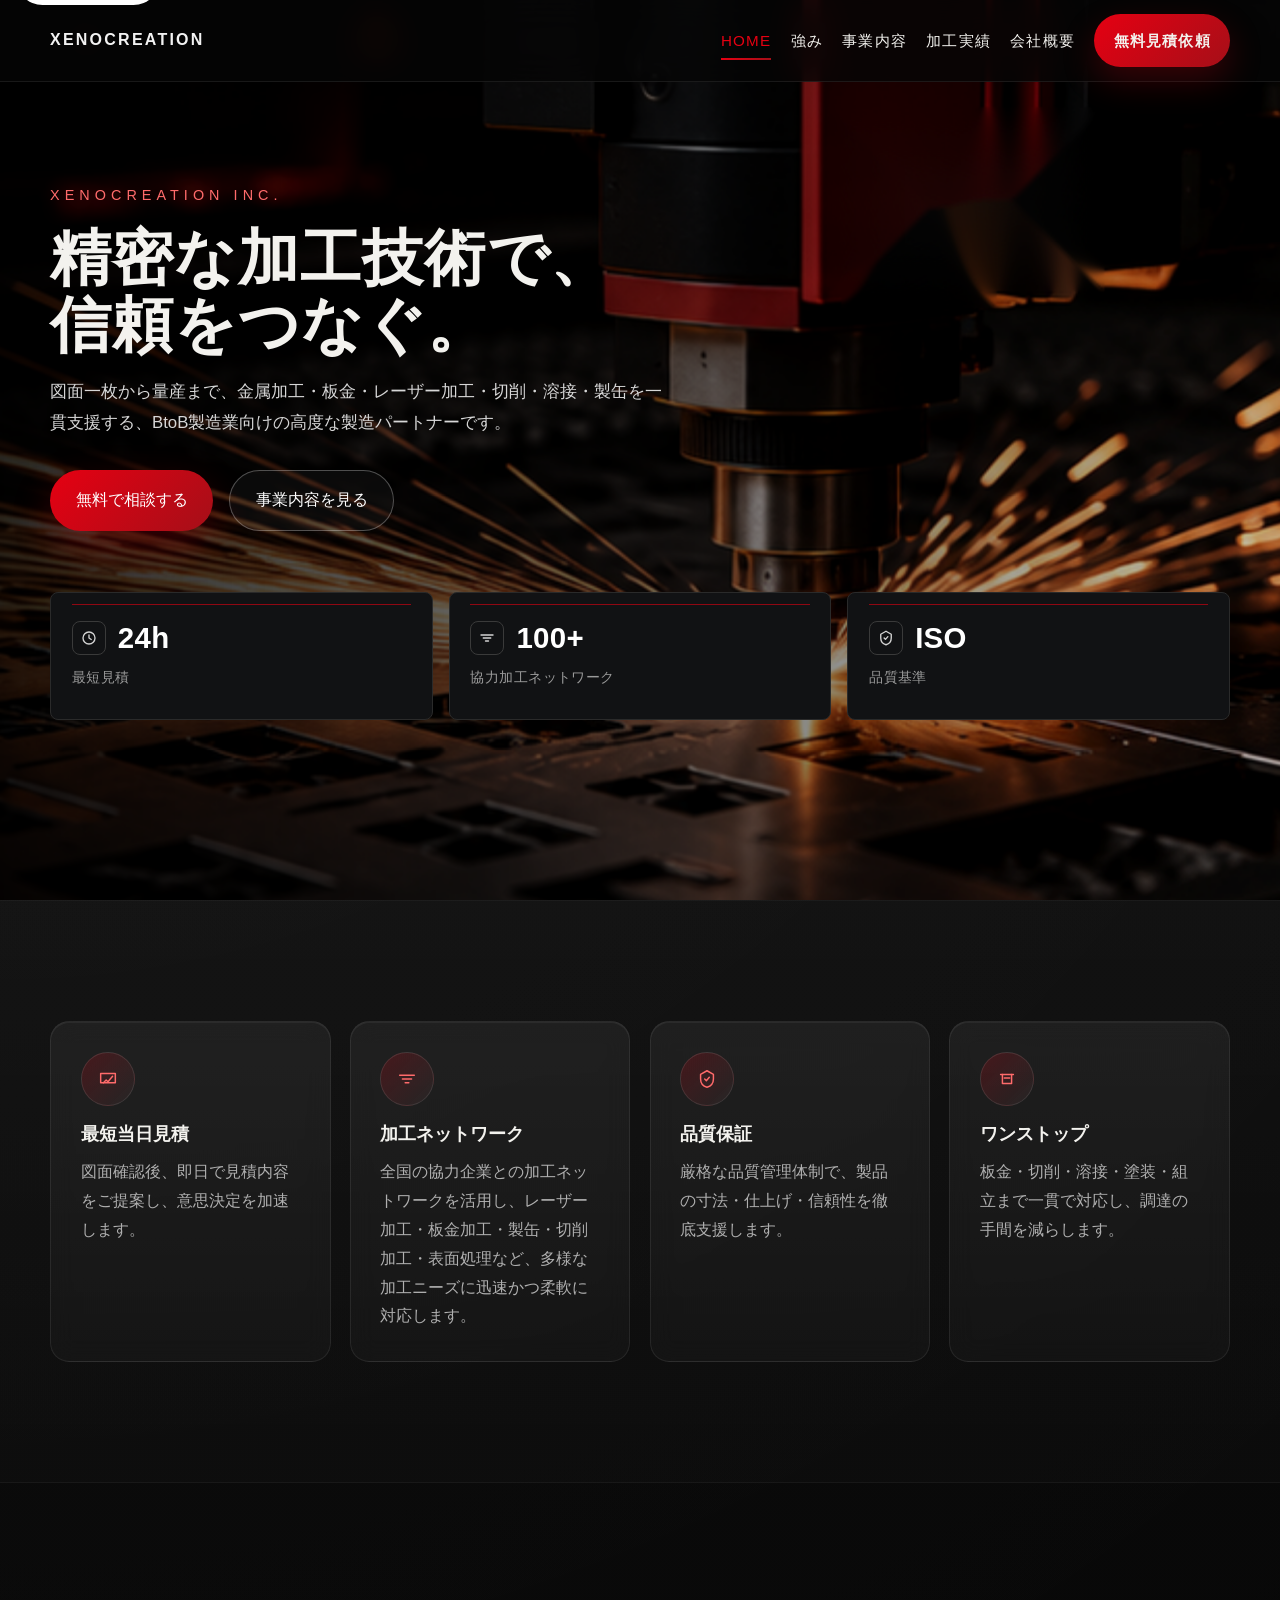
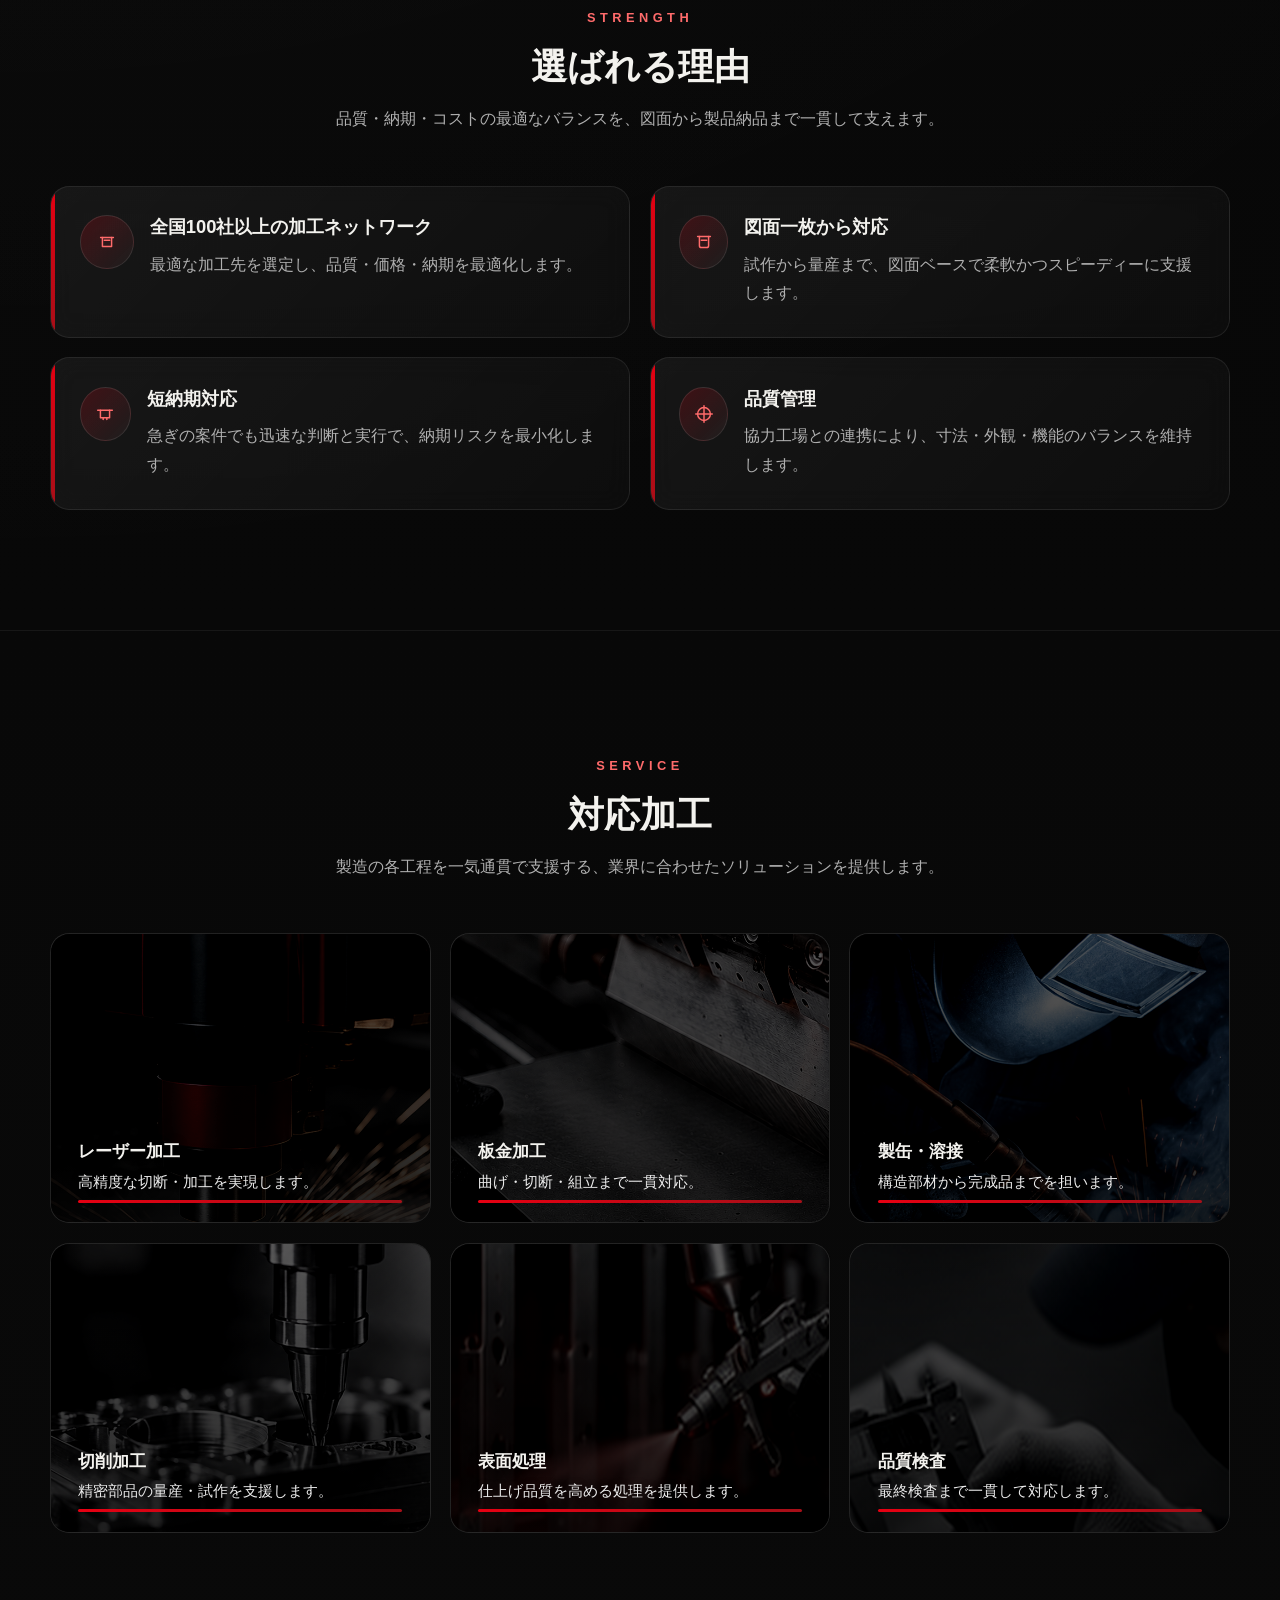
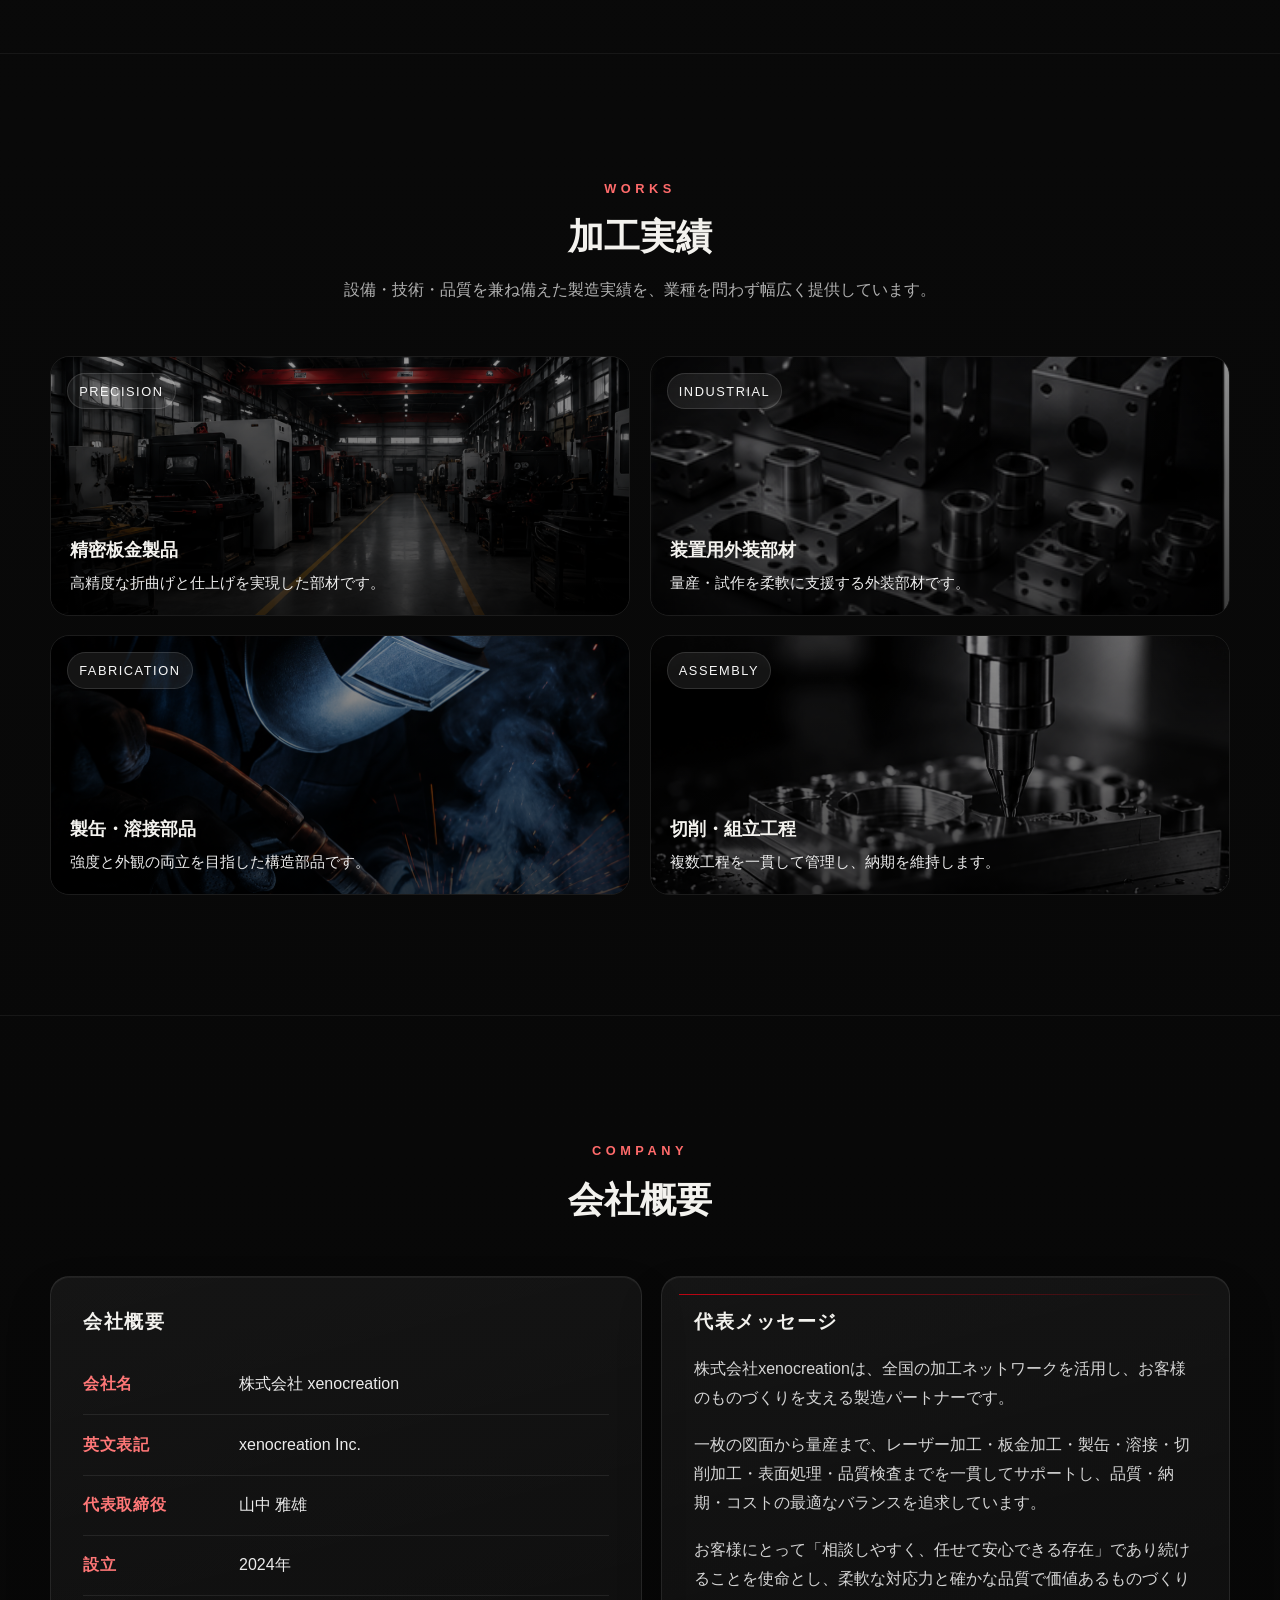
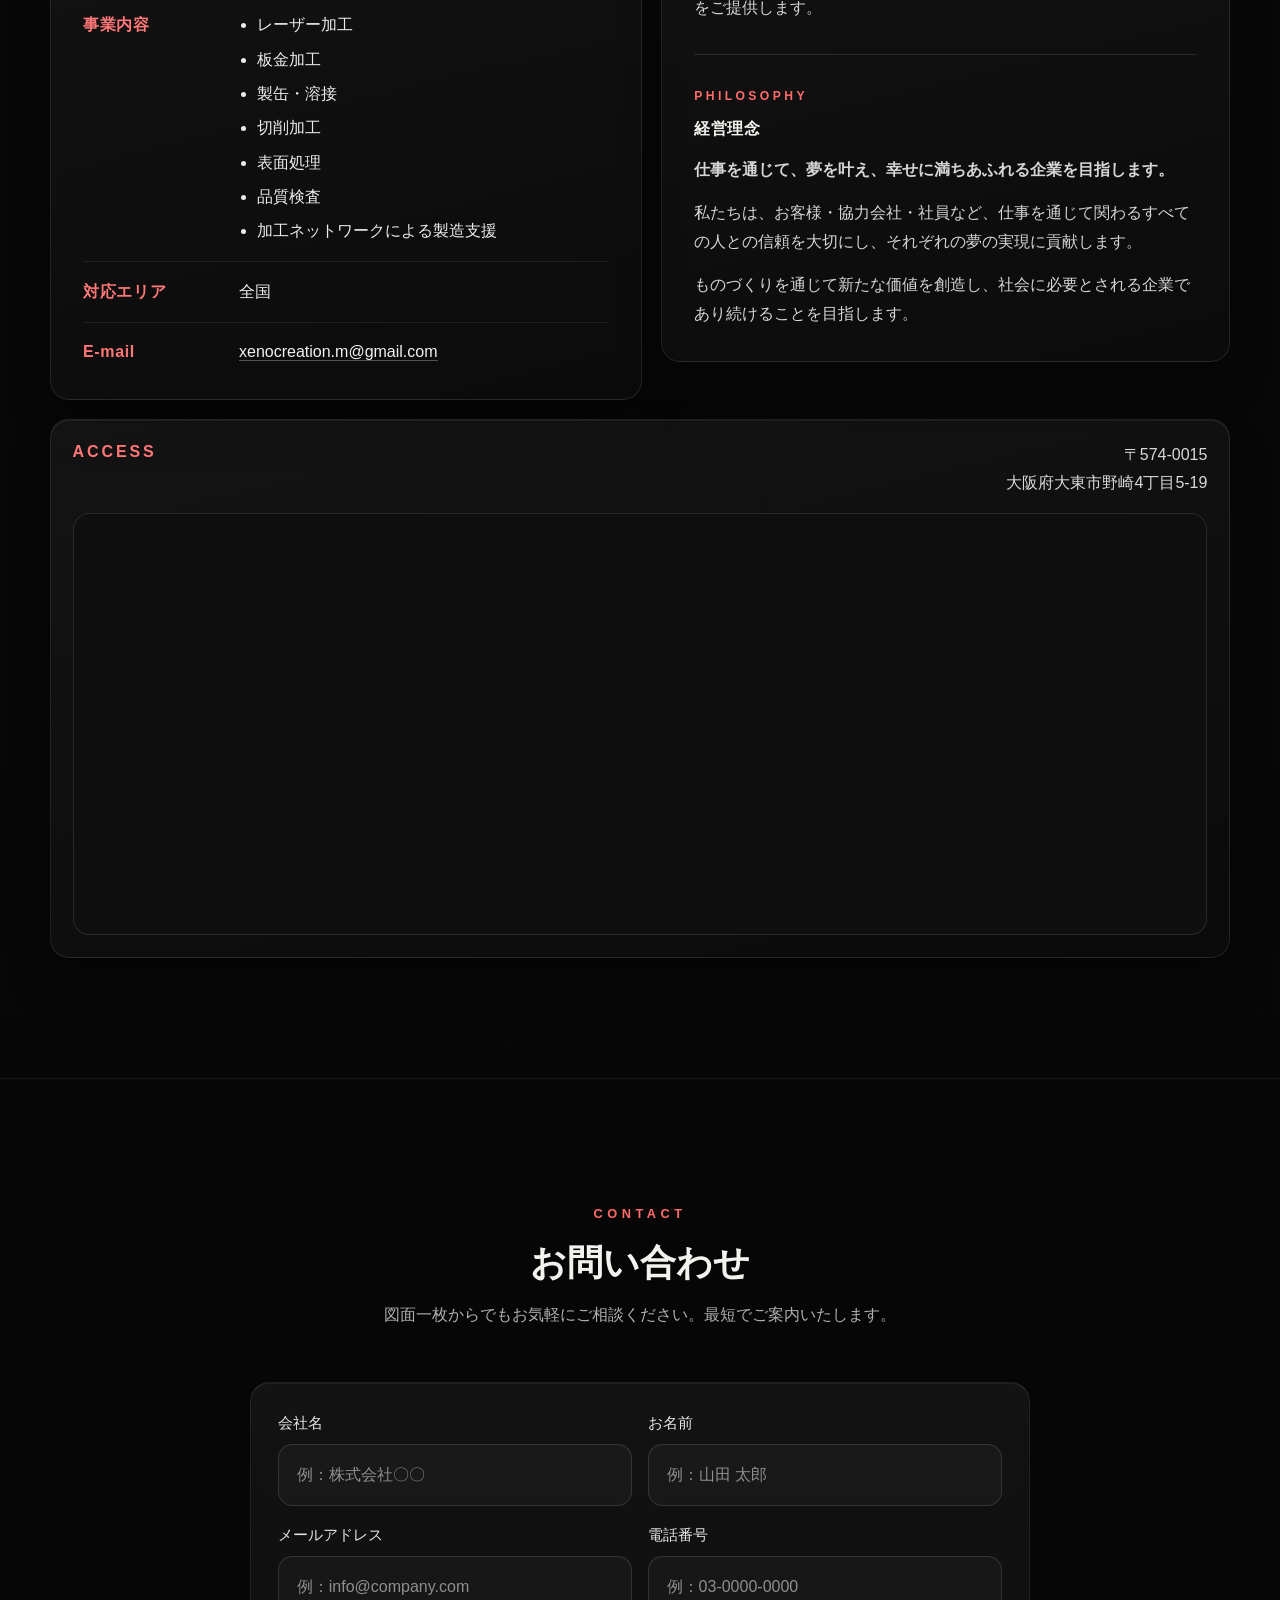
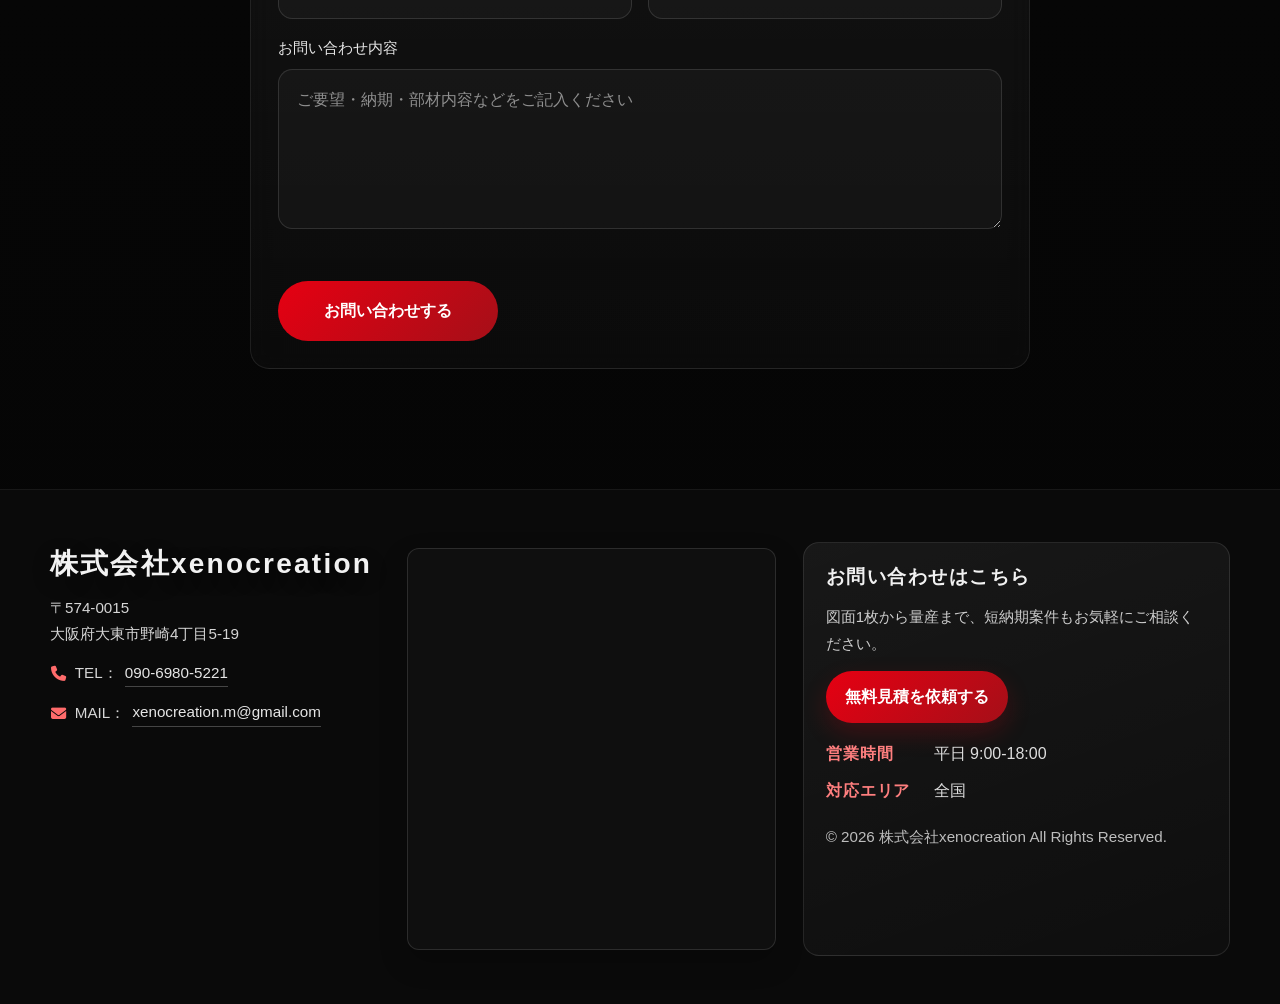
==== commit 6d113227: "Add files via upload" ====
--- a/index.html
+++ b/index.html
@@ -2,30 +2,34 @@
 <html lang="ja">
 <head>
     <meta charset="UTF-8">
-    <meta name="viewport" content="width=device-width, initial-scale=1.0">
+    <meta name="viewport" content="width=device-width, initial-scale=1.0, viewport-fit=cover">
     <meta name="theme-color" content="#060606">
     <title>株式会社xenocreation｜金属加工・レーザー加工・板金加工・製缶・加工ネットワーク</title>
-    <meta name="description" content="株式会社xenocreationはレーザー加工・板金加工・製缶・切削加工・表面処理など全国の加工ネットワークを活用し、お客様に最適なものづくりをご提供します。">
+    <meta name="description" content="株式会社xenocreationはレーザー加工・板金加工・製缶・切削加工・表面処理まで、全国の加工ネットワークを活用して最適なものづくりを提供する製造パートナーです。">
+    <meta name="keywords" content="株式会社xenocreation,金属加工,レーザー加工,板金加工,製缶,溶接,切削加工,表面処理,品質検査,大阪">
     <meta name="robots" content="index,follow,max-image-preview:large">
     <meta name="format-detection" content="telephone=no">
-    <link rel="canonical" href="https://xenocreation.example/">
+    <link rel="canonical" href="https://myama.github.io/xenocreation-site/">
     <link rel="preload" as="image" href="images/hero.png" fetchpriority="high">
-    <link rel="icon" type="image/png" href="images/logo.png">
+    <link rel="icon" href="images/logo.png" type="image/png" sizes="32x32">
+    <link rel="icon" href="images/logo.png" type="image/png" sizes="192x192">
     <link rel="shortcut icon" href="images/logo.png" type="image/png">
     <link rel="apple-touch-icon" href="images/logo.png">
     <meta property="og:site_name" content="株式会社xenocreation">
     <meta property="og:locale" content="ja_JP">
     <meta property="og:title" content="株式会社xenocreation｜金属加工・レーザー加工・板金加工・製缶・加工ネットワーク">
-    <meta property="og:description" content="株式会社xenocreationはレーザー加工・板金加工・製缶・切削加工・表面処理など全国の加工ネットワークを活用し、お客様に最適なものづくりをご提供します。">
+    <meta property="og:description" content="株式会社xenocreationはレーザー加工・板金加工・製缶・切削加工・表面処理まで、全国の加工ネットワークを活用して最適なものづくりを提供する製造パートナーです。">
     <meta property="og:type" content="website">
-    <meta property="og:image" content="images/hero.png">
-    <meta property="og:url" content="https://xenocreation.example/">
+    <meta property="og:image" content="https://myama.github.io/xenocreation-site/images/hero.png">
+    <meta property="og:image:alt" content="株式会社xenocreationの金属加工サービス紹介ビジュアル">
+    <meta property="og:url" content="https://myama.github.io/xenocreation-site/">
     <meta name="twitter:card" content="summary_large_image">
     <meta name="twitter:title" content="株式会社xenocreation｜金属加工・レーザー加工・板金加工・製缶・加工ネットワーク">
-    <meta name="twitter:description" content="株式会社xenocreationはレーザー加工・板金加工・製缶・切削加工・表面処理など全国の加工ネットワークを活用し、お客様に最適なものづくりをご提供します。">
-    <meta name="twitter:image" content="images/hero.png">
-    <link rel="stylesheet" href="css/style.css?v=hero-fix-1">
-    <link rel="stylesheet" href="css/responsive.css?v=hero-fix-1">
+    <meta name="twitter:description" content="株式会社xenocreationはレーザー加工・板金加工・製缶・切削加工・表面処理まで、全国の加工ネットワークを活用して最適なものづくりを提供する製造パートナーです。">
+    <meta name="twitter:image" content="https://myama.github.io/xenocreation-site/images/hero.png">
+    <link rel="stylesheet" href="https://cdnjs.cloudflare.com/ajax/libs/font-awesome/6.5.2/css/all.min.css" crossorigin="anonymous" referrerpolicy="no-referrer">
+    <link rel="stylesheet" href="css/style.css?v=footer-premium-1">
+    <link rel="stylesheet" href="css/responsive.css?v=footer-premium-1">
 </head>
 <body>
     <a href="#main-content" class="skip-link">本文へスキップ</a>
@@ -424,13 +428,48 @@
     </main>
 
     <footer>
-        <div class="container">
-            <div class="footer-info">
-                <strong class="footer-brand">株式会社xenocreation</strong>
-                <p class="footer-address">〒574-0015<br>大阪府大東市野崎4丁目5-19</p>
-                <p class="footer-contact">TEL：090-6980-5221<br>MAIL：<a href="mailto:xenocreation.m@gmail.com">xenocreation.m@gmail.com</a></p>
-            </div>
-            <p class="footer-copy">© 2026 xenocreation Inc. All Rights Reserved.</p>
+        <div class="container footer-grid">
+            <div class="footer-left">
+                <div class="footer-company-block">
+                    <strong class="footer-brand">株式会社xenocreation</strong>
+                    <p class="footer-address">〒574-0015<br>大阪府大東市野崎4丁目5-19</p>
+                    <p class="footer-contact-row">
+                        <i class="fa-solid fa-phone" aria-hidden="true"></i>
+                        <span>TEL：</span>
+                        <a href="tel:09069805221">090-6980-5221</a>
+                    </p>
+                    <p class="footer-contact-row">
+                        <i class="fa-solid fa-envelope" aria-hidden="true"></i>
+                        <span>MAIL：</span>
+                        <a href="mailto:xenocreation.m@gmail.com">xenocreation.m@gmail.com</a>
+                    </p>
+                </div>
+                <div class="footer-map" aria-label="株式会社xenocreation 所在地マップ">
+                    <iframe
+                        title="株式会社xenocreation 所在地マップ"
+                        src="https://www.google.com/maps?q=%E3%80%92574-0015%20%E5%A4%A7%E9%98%AA%E5%BA%9C%E5%A4%A7%E6%9D%B1%E5%B8%82%E9%87%8E%E5%B4%8E4%E4%B8%81%E7%9B%AE5-19&output=embed"
+                        loading="lazy"
+                        referrerpolicy="no-referrer-when-downgrade"
+                        allowfullscreen>
+                    </iframe>
+                </div>
+            </div>
+            <div class="footer-right" aria-label="お問い合わせ・営業情報">
+                <h3 class="footer-heading">お問い合わせはこちら</h3>
+                <p class="footer-cta-text">図面1枚から量産まで、短納期案件もお気軽にご相談ください。</p>
+                <a class="footer-cta" href="#contact">無料見積を依頼する</a>
+                <dl class="footer-meta-list">
+                    <div class="footer-meta-row">
+                        <dt>営業時間</dt>
+                        <dd>平日 9:00-18:00</dd>
+                    </div>
+                    <div class="footer-meta-row">
+                        <dt>対応エリア</dt>
+                        <dd>全国</dd>
+                    </div>
+                </dl>
+                <p class="footer-copy">© 2026 株式会社xenocreation All Rights Reserved.</p>
+            </div>
         </div>
     </footer>
 
--- a/css/style.css
+++ b/css/style.css
@@ -980,22 +980,46 @@
 }
 
 footer {
-    padding: 2rem 0 3rem;
+    padding: 3.2rem 0 3rem;
     background: #0a0a0a;
     border-top: 1px solid rgba(255,255,255,0.06);
 }
 
 footer .container {
-    display: flex;
-    justify-content: space-between;
-    align-items: center;
-    gap: 1rem;
-    flex-wrap: wrap;
-}
-
-.footer-info {
-    display: grid;
-    gap: 0.35rem;
+    display: grid;
+    grid-template-columns: minmax(0, 1.7fr) minmax(280px, 1fr);
+    gap: 1.7rem;
+    align-items: start;
+}
+
+.footer-left {
+    display: grid;
+    grid-template-columns: minmax(240px, 0.95fr) minmax(320px, 1.05fr);
+    gap: 1.4rem;
+    align-items: start;
+}
+
+.footer-company-block {
+    display: grid;
+    gap: 0.75rem;
+    padding: 0.2rem 0;
+}
+
+.footer-map {
+    width: 100%;
+    border-radius: 12px;
+    overflow: hidden;
+    border: 1px solid rgba(255,255,255,0.12);
+    background: #0f0f0f;
+    box-shadow: 0 12px 28px rgba(0, 0, 0, 0.22);
+    margin: 0.4rem 0;
+}
+
+.footer-map iframe {
+    display: block;
+    width: 100%;
+    height: clamp(350px, 32vw, 400px);
+    border: 0;
 }
 
 footer img {
@@ -1009,25 +1033,113 @@
 }
 
 .footer-address,
-.footer-contact {
+.footer-contact-row {
     line-height: 1.75;
-}
-
-.footer-contact a {
-    color: #dcdcdc;
+    color: #d6d6d6;
+    display: flex;
+    align-items: center;
+    flex-wrap: wrap;
+    gap: 0.45rem;
+}
+
+.footer-contact-row i {
+    color: #ff6b6b;
+    width: 1.1rem;
+    text-align: center;
+}
+
+.footer-contact-row a {
+    color: #e6e6e6;
     border-bottom: 1px solid rgba(255,255,255,0.24);
+    transition: border-color 0.2s ease, color 0.2s ease;
+}
+
+.footer-contact-row a:hover {
+    color: #ffffff;
+    border-color: rgba(230, 0, 18, 0.65);
+}
+
+.footer-right {
+    border: 1px solid rgba(255,255,255,0.1);
+    border-radius: 1rem;
+    padding: 1.35rem;
+    background: linear-gradient(160deg, rgba(255,255,255,0.06), rgba(255,255,255,0.02));
+    display: grid;
+    align-content: start;
+    gap: 0.8rem;
+    min-height: 100%;
+}
+
+.footer-heading {
+    margin: 0;
+    font-size: 1.2rem;
+    letter-spacing: 0.08em;
+    color: #f1f1f1;
+}
+
+.footer-cta-text {
+    margin: 0;
+    color: #cccccc;
+}
+
+.footer-cta {
+    display: inline-flex;
+    align-items: center;
+    justify-content: center;
+    width: fit-content;
+    padding: 0.75rem 1.2rem;
+    border-radius: 999px;
+    background: linear-gradient(135deg, var(--accent-strong), var(--accent));
+    color: #fff;
+    font-weight: 700;
+    box-shadow: 0 10px 24px rgba(230, 0, 18, 0.2);
+    transition: transform 0.2s ease, filter 0.2s ease;
+}
+
+.footer-cta:hover {
+    transform: translateY(-2px);
+    filter: brightness(1.08);
+}
+
+.footer-meta-list {
+    margin: 0.25rem 0 0;
+    display: grid;
+    gap: 0.5rem;
+}
+
+.footer-meta-row {
+    display: grid;
+    grid-template-columns: 6rem 1fr;
+    gap: 0.75rem;
+    align-items: start;
+}
+
+.footer-meta-row dt {
+    color: #ff7f7f;
+    font-weight: 700;
+    letter-spacing: 0.06em;
+}
+
+.footer-meta-row dd {
+    margin: 0;
+    color: #dedede;
 }
 
 .footer-copy {
-    white-space: nowrap;
+    white-space: normal;
+    text-align: left;
+    margin-top: 0.3rem;
+    color: #bdbdbd;
 }
 
 .footer-brand {
-    font-size: 1rem;
-    letter-spacing: 0.14em;
-    text-transform: uppercase;
-    font-weight: 700;
+    font-size: clamp(1.25rem, 2.2vw, 1.75rem);
+    letter-spacing: 0.08em;
+    text-transform: none;
+    line-height: 1.35;
+    font-weight: 800;
     color: #f2f2f2;
+    text-shadow: 0 6px 20px rgba(0, 0, 0, 0.25);
 }
 
 .page-top {
--- a/css/responsive.css
+++ b/css/responsive.css
@@ -13,6 +13,20 @@
 
     .hero-metrics {
         grid-template-columns: repeat(2, minmax(0, 1fr));
+    }
+
+    footer .container {
+        grid-template-columns: 1fr;
+        gap: 1.2rem;
+    }
+
+    .footer-left {
+        grid-template-columns: 1fr;
+        gap: 1rem;
+    }
+
+    .footer-right {
+        min-height: auto;
     }
 }
 
@@ -142,9 +156,25 @@
         padding: 0.85rem 0;
     }
 
-    footer .container {
-        flex-direction: column;
-        align-items: flex-start;
+    .footer-map {
+        width: 100%;
+    }
+
+    .footer-map iframe {
+        height: 350px;
+    }
+
+    .footer-right {
+        padding: 1.1rem;
+    }
+
+    .footer-meta-row {
+        grid-template-columns: 1fr;
+        gap: 0.2rem;
+    }
+
+    .footer-copy {
+        text-align: left;
     }
 
     .page-top {
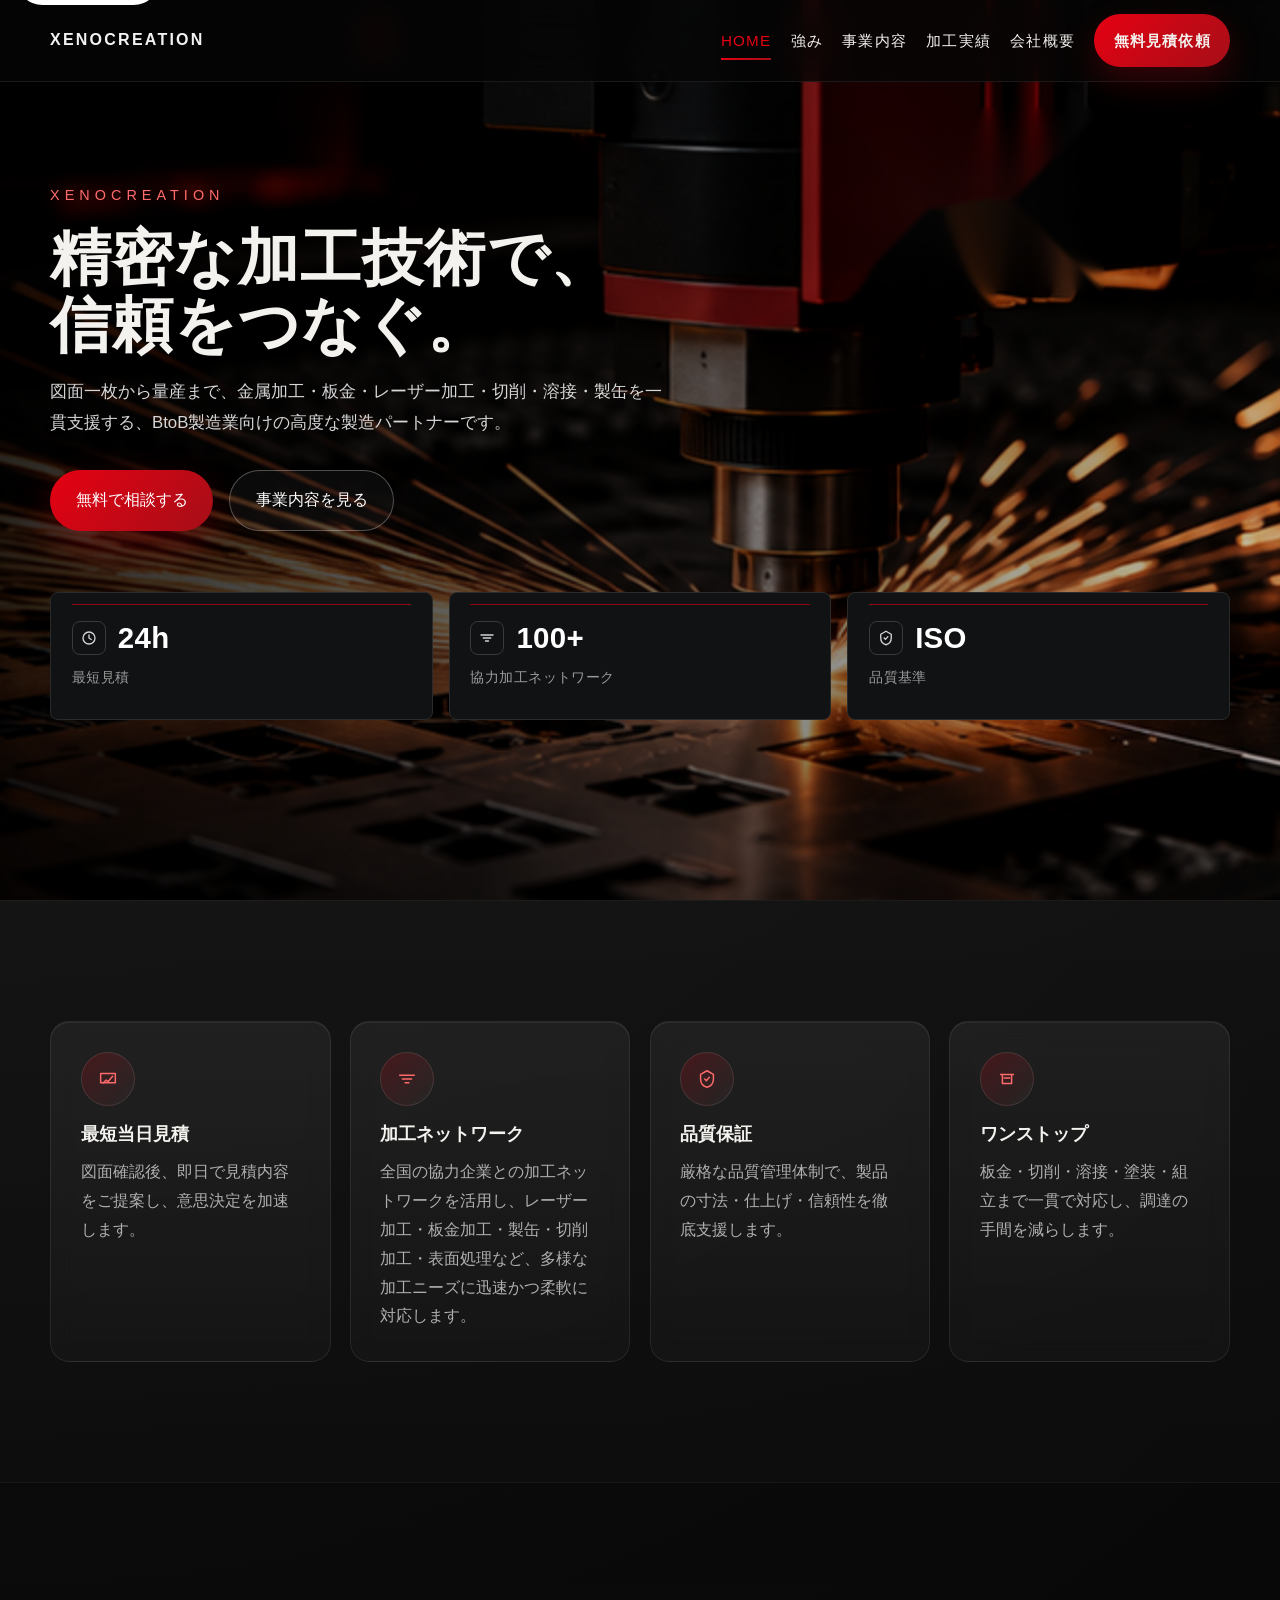
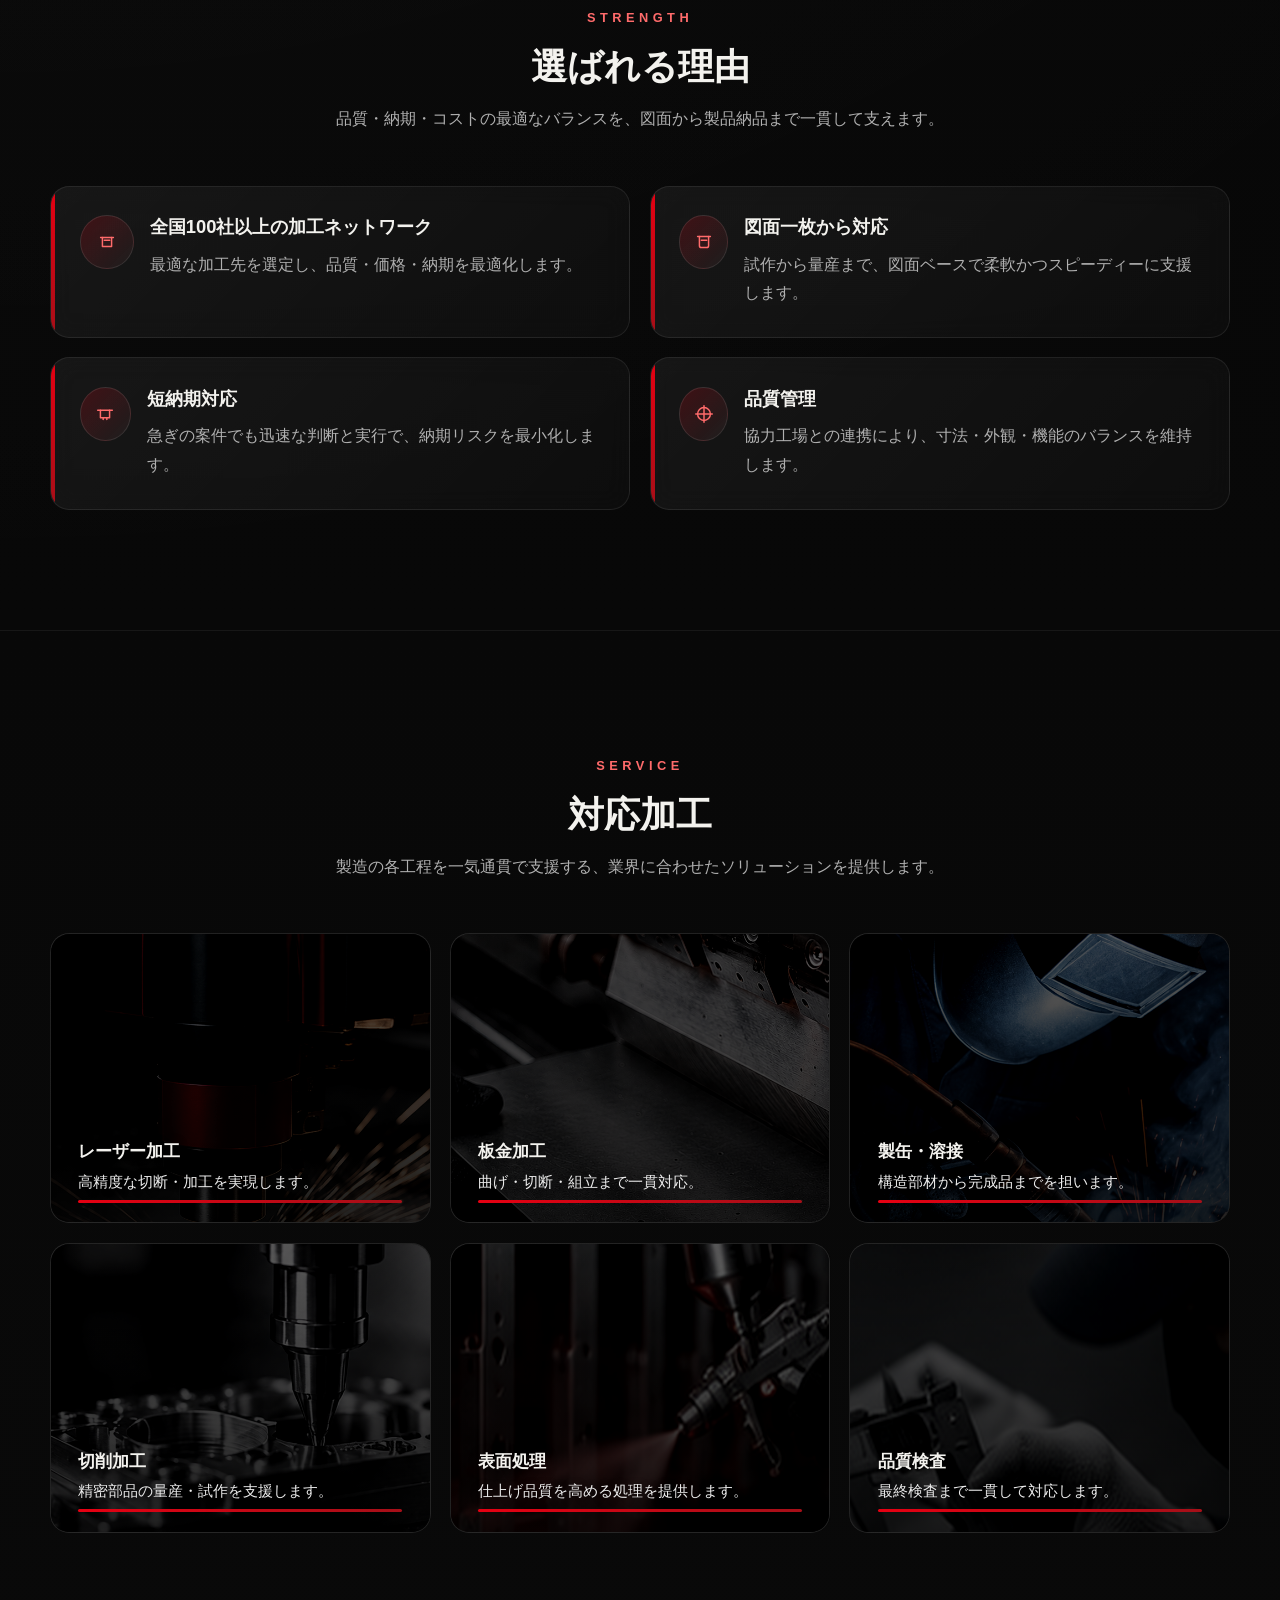
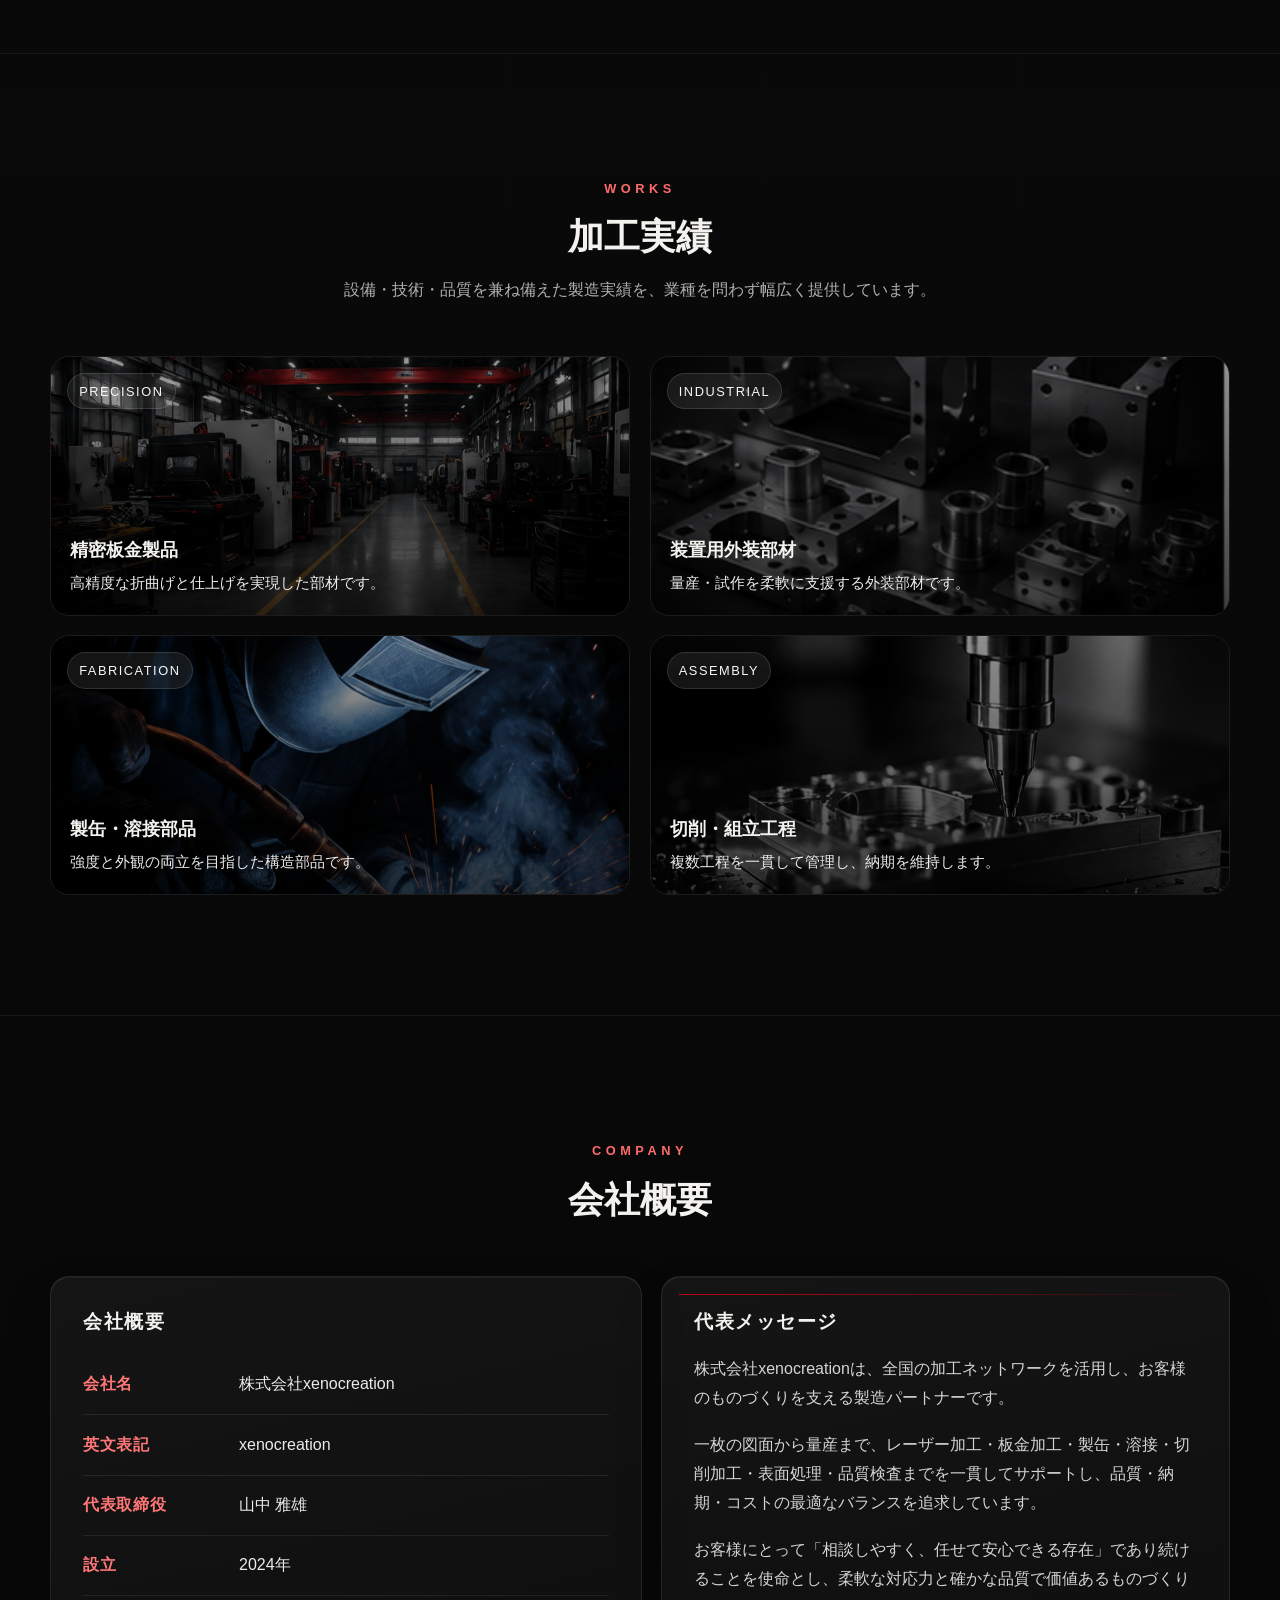
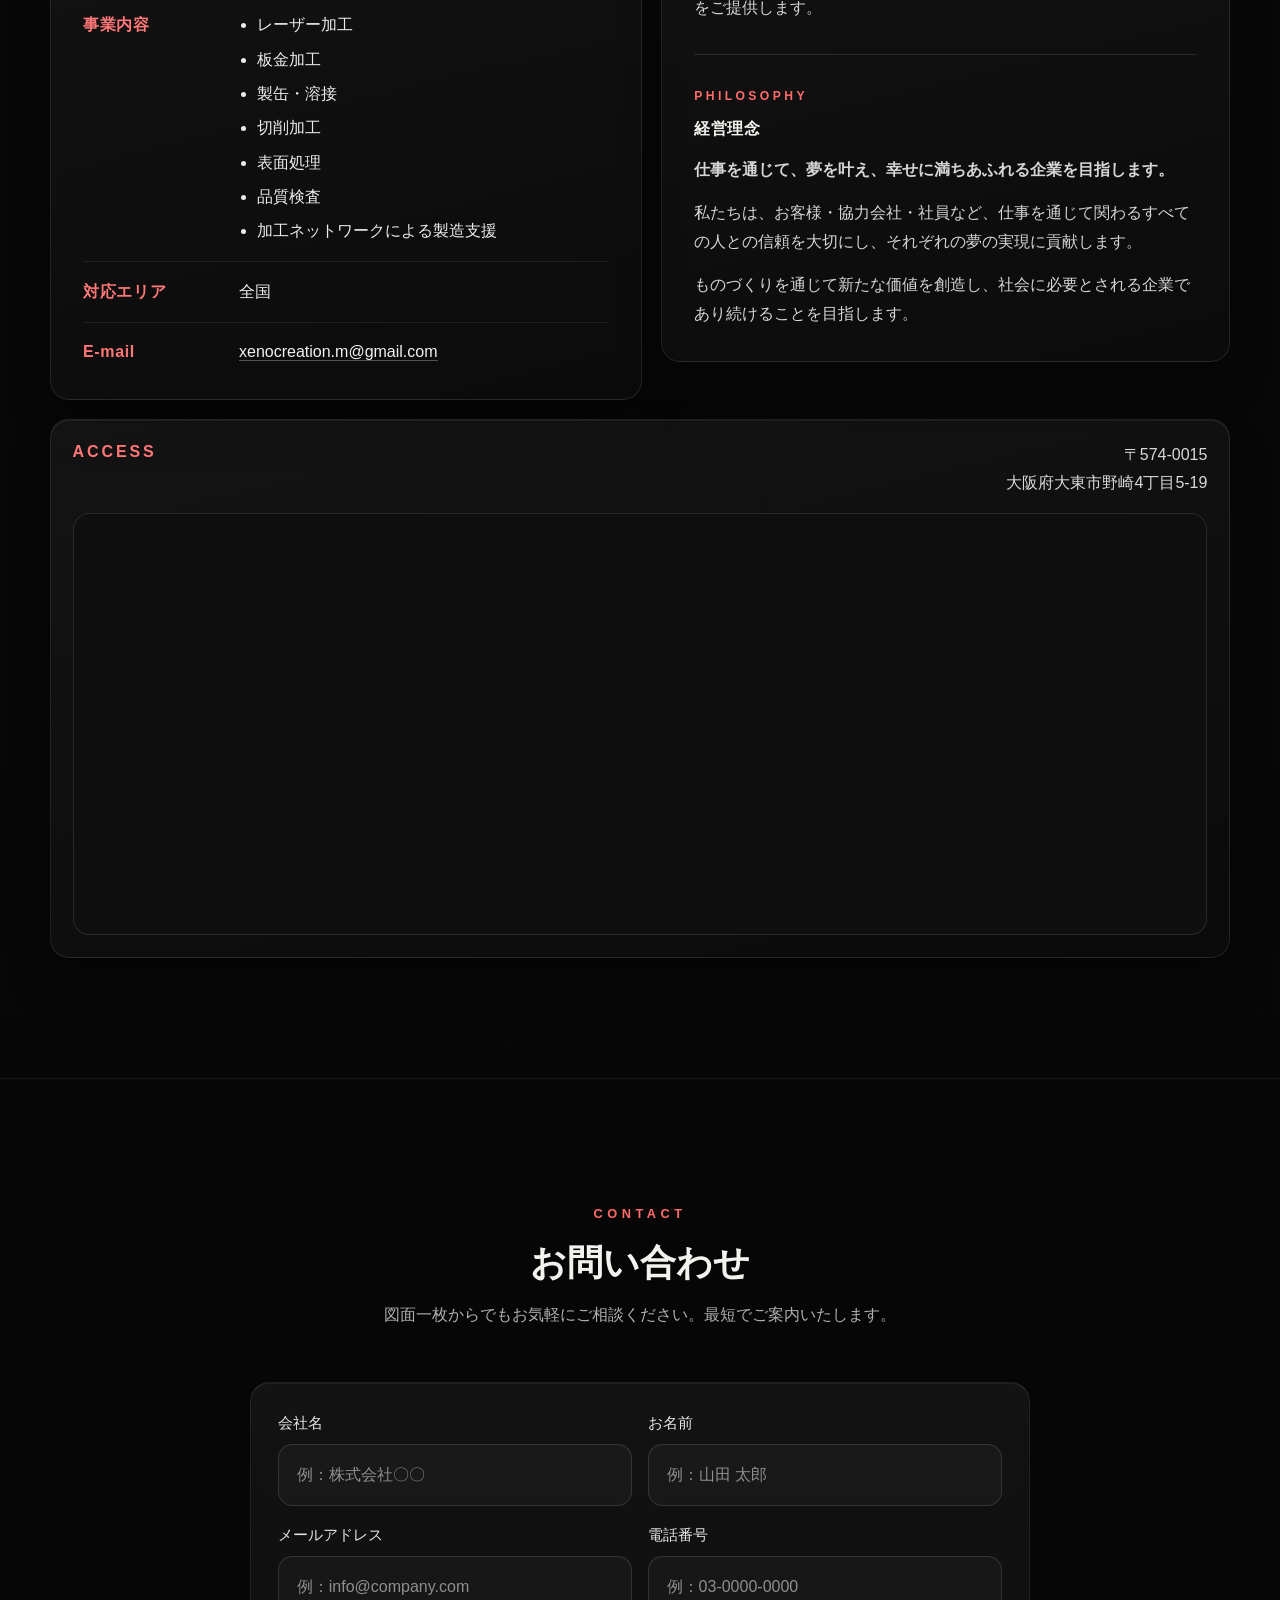
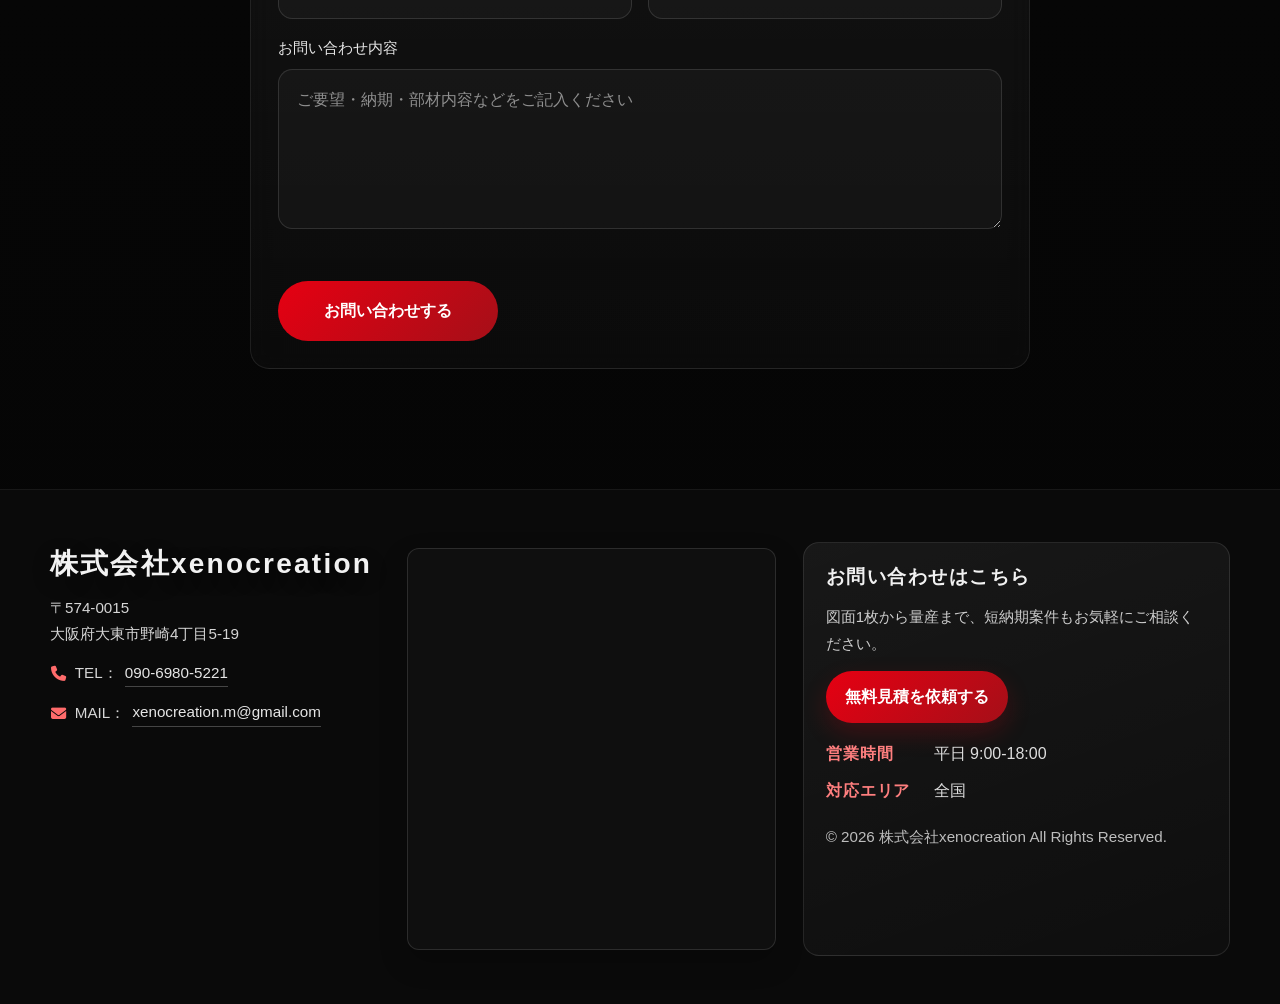
==== commit b0df6bd1: "Add files via upload" ====
--- a/index.html
+++ b/index.html
@@ -9,7 +9,7 @@
     <meta name="keywords" content="株式会社xenocreation,金属加工,レーザー加工,板金加工,製缶,溶接,切削加工,表面処理,品質検査,大阪">
     <meta name="robots" content="index,follow,max-image-preview:large">
     <meta name="format-detection" content="telephone=no">
-    <link rel="canonical" href="https://myama.github.io/xenocreation-site/">
+    <link rel="canonical" href="https://xenocreationm-glitch.github.io/xenocreation-site/">
     <link rel="preload" as="image" href="images/hero.png" fetchpriority="high">
     <link rel="icon" href="images/logo.png" type="image/png" sizes="32x32">
     <link rel="icon" href="images/logo.png" type="image/png" sizes="192x192">
@@ -20,13 +20,13 @@
     <meta property="og:title" content="株式会社xenocreation｜金属加工・レーザー加工・板金加工・製缶・加工ネットワーク">
     <meta property="og:description" content="株式会社xenocreationはレーザー加工・板金加工・製缶・切削加工・表面処理まで、全国の加工ネットワークを活用して最適なものづくりを提供する製造パートナーです。">
     <meta property="og:type" content="website">
-    <meta property="og:image" content="https://myama.github.io/xenocreation-site/images/hero.png">
+    <meta property="og:image" content="https://xenocreationm-glitch.github.io/xenocreation-site/images/hero.png">
     <meta property="og:image:alt" content="株式会社xenocreationの金属加工サービス紹介ビジュアル">
-    <meta property="og:url" content="https://myama.github.io/xenocreation-site/">
+    <meta property="og:url" content="https://xenocreationm-glitch.github.io/xenocreation-site/">
     <meta name="twitter:card" content="summary_large_image">
     <meta name="twitter:title" content="株式会社xenocreation｜金属加工・レーザー加工・板金加工・製缶・加工ネットワーク">
     <meta name="twitter:description" content="株式会社xenocreationはレーザー加工・板金加工・製缶・切削加工・表面処理まで、全国の加工ネットワークを活用して最適なものづくりを提供する製造パートナーです。">
-    <meta name="twitter:image" content="https://myama.github.io/xenocreation-site/images/hero.png">
+    <meta name="twitter:image" content="https://xenocreationm-glitch.github.io/xenocreation-site/images/hero.png">
     <link rel="stylesheet" href="https://cdnjs.cloudflare.com/ajax/libs/font-awesome/6.5.2/css/all.min.css" crossorigin="anonymous" referrerpolicy="no-referrer">
     <link rel="stylesheet" href="css/style.css?v=footer-premium-1">
     <link rel="stylesheet" href="css/responsive.css?v=footer-premium-1">
@@ -58,7 +58,7 @@
             <div class="hero-overlay"></div>
             <div class="container hero-content fade-up">
                 <div class="hero-copy">
-                    <span class="hero-sub">XENOCREATION INC.</span>
+                    <span class="hero-sub">xenocreation</span>
                     <h1>精密な加工技術で、<br>信頼をつなぐ。</h1>
                     <p>図面一枚から量産まで、金属加工・板金・レーザー加工・切削・溶接・製缶を一貫支援する、BtoB製造業向けの高度な製造パートナーです。</p>
                     <div class="hero-button">
@@ -319,11 +319,11 @@
                         <dl class="company-list">
                             <div class="company-row">
                                 <dt>会社名</dt>
-                                <dd>株式会社 xenocreation</dd>
+                                <dd>株式会社xenocreation</dd>
                             </div>
                             <div class="company-row">
                                 <dt>英文表記</dt>
-                                <dd>xenocreation Inc.</dd>
+                                <dd>xenocreation</dd>
                             </div>
                             <div class="company-row">
                                 <dt>代表取締役</dt>
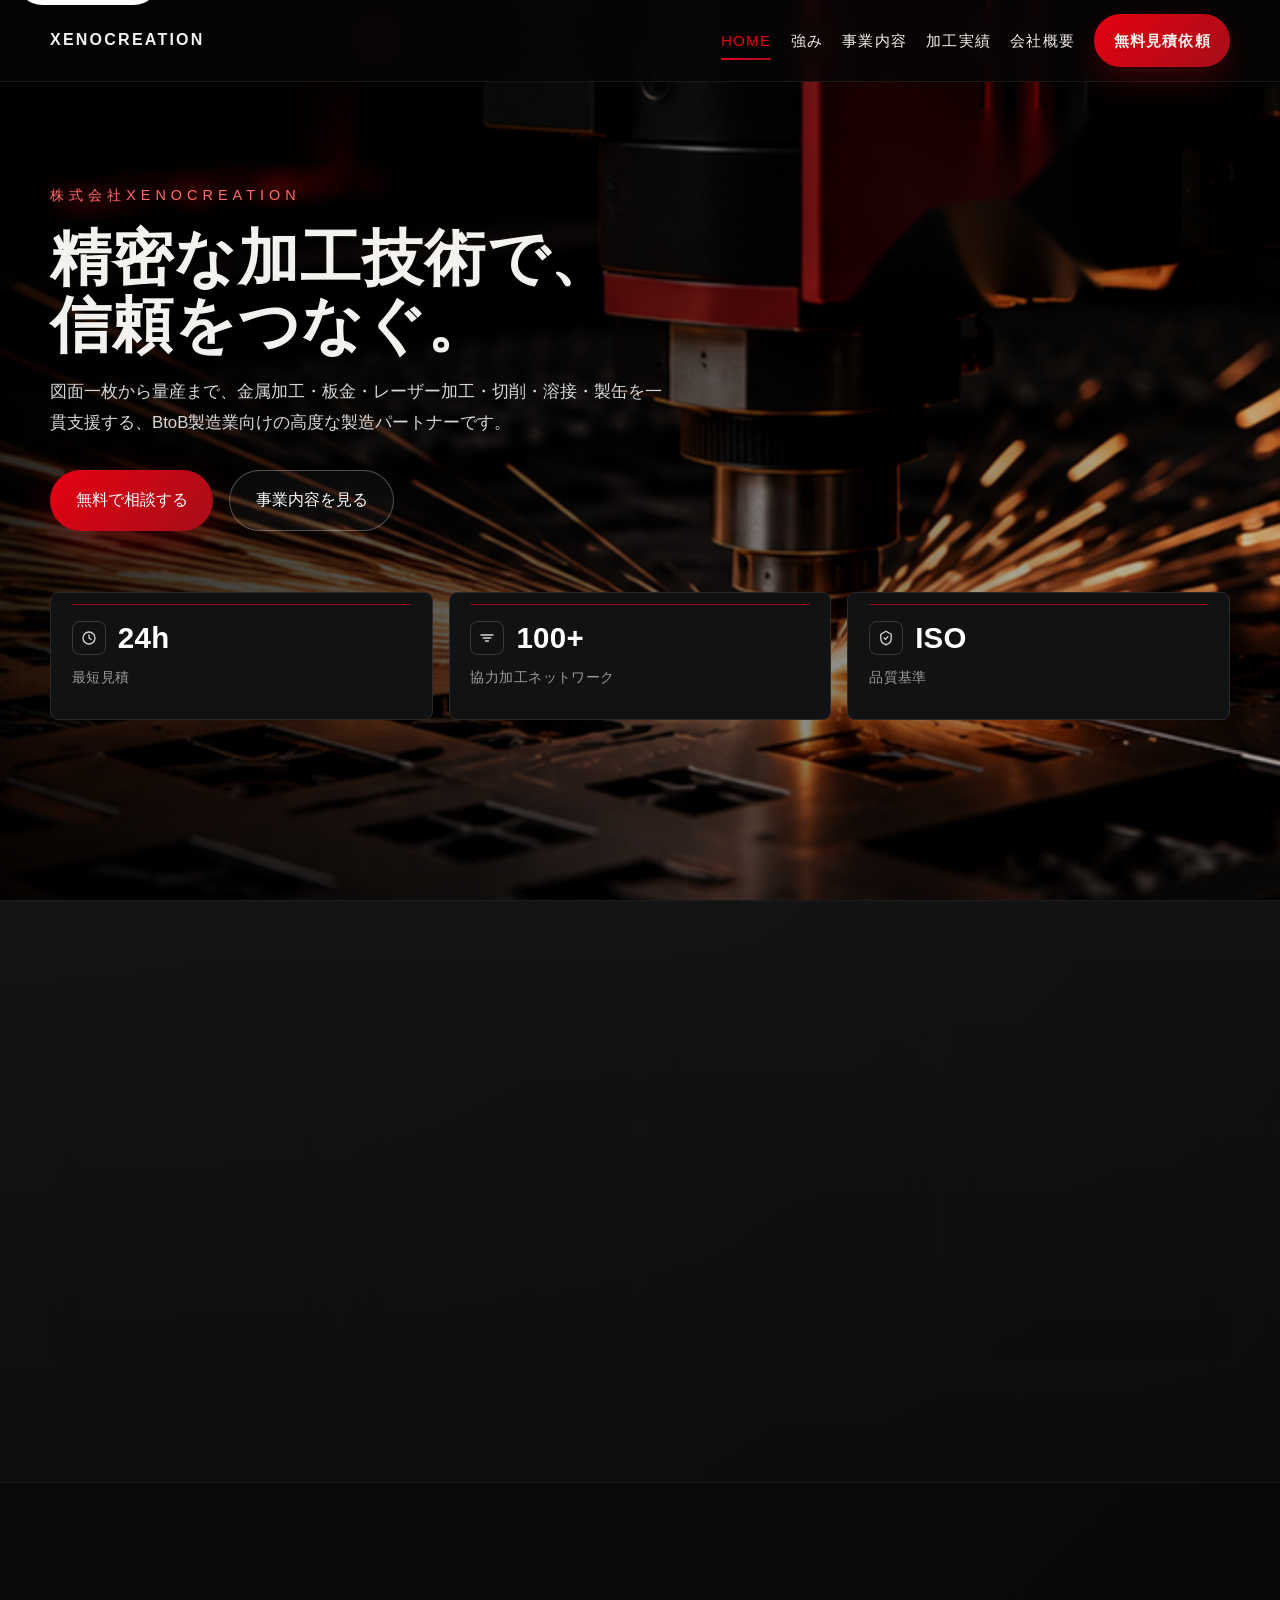
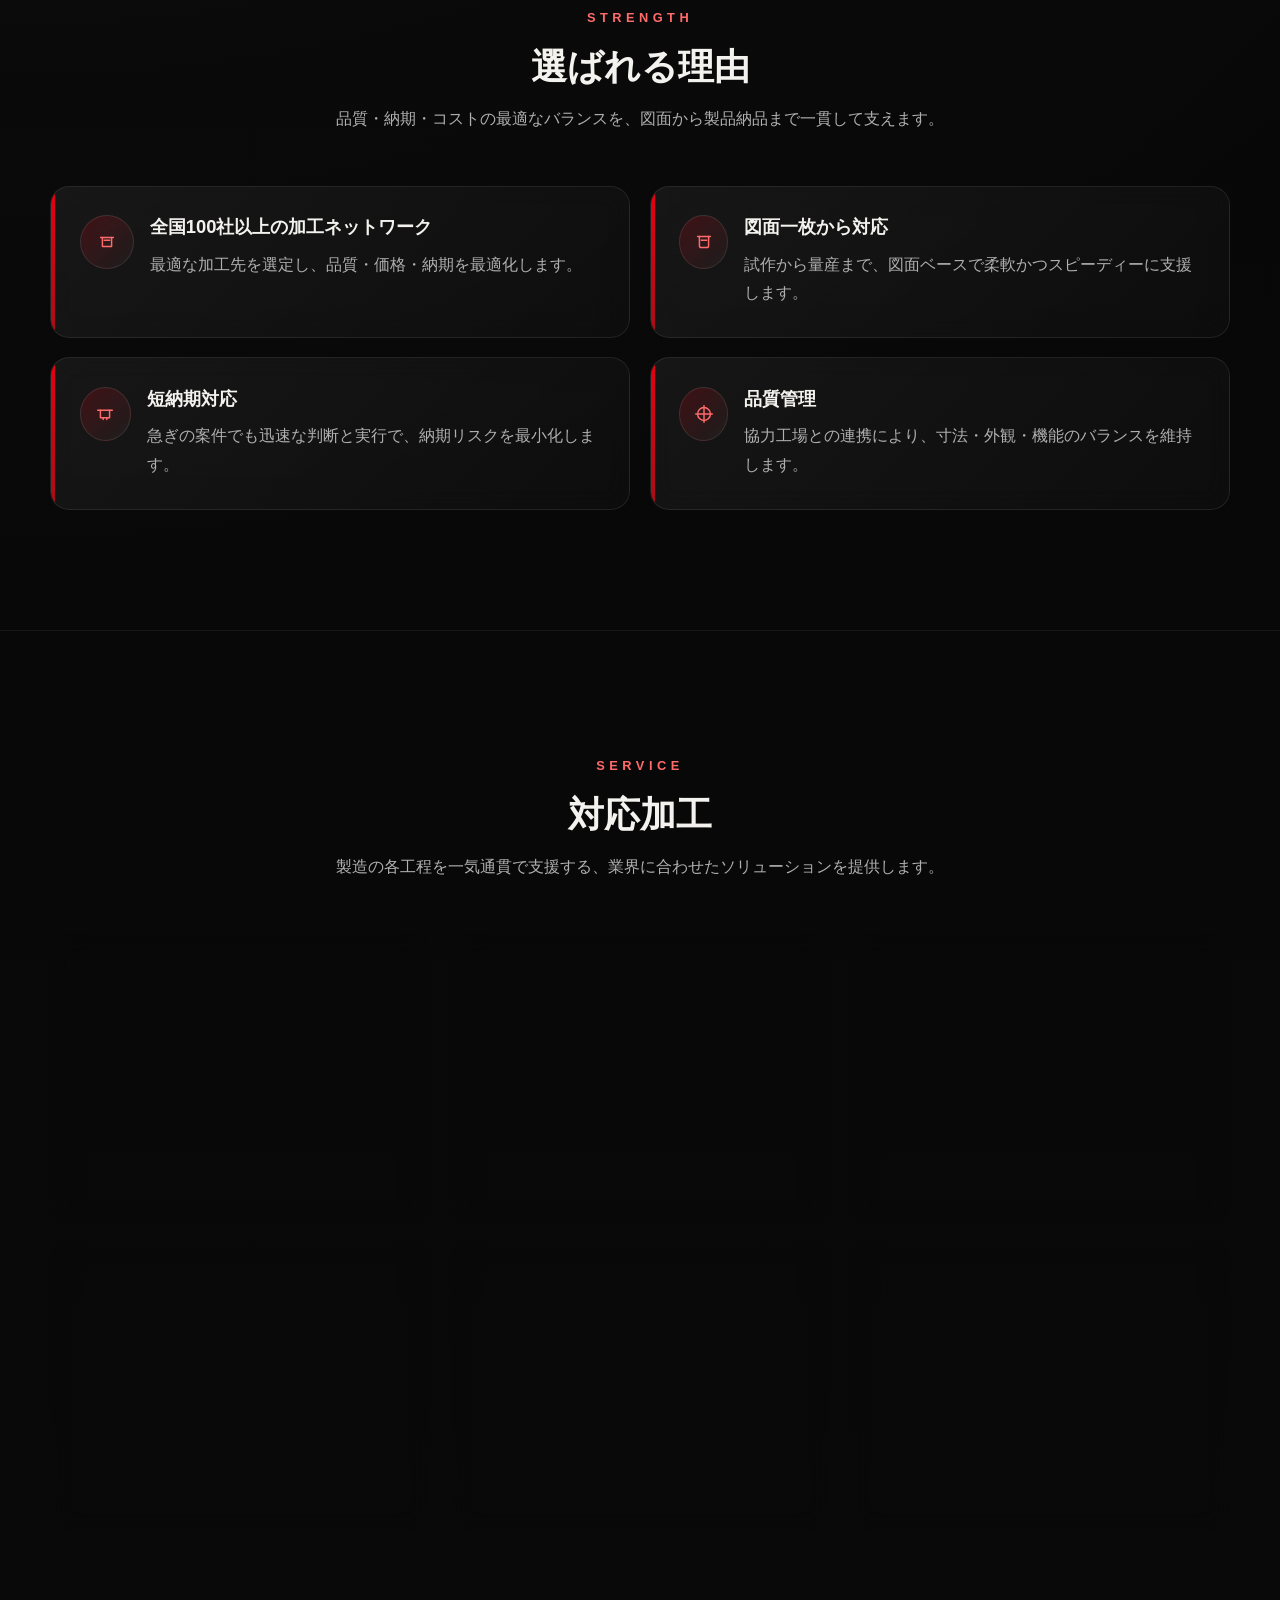
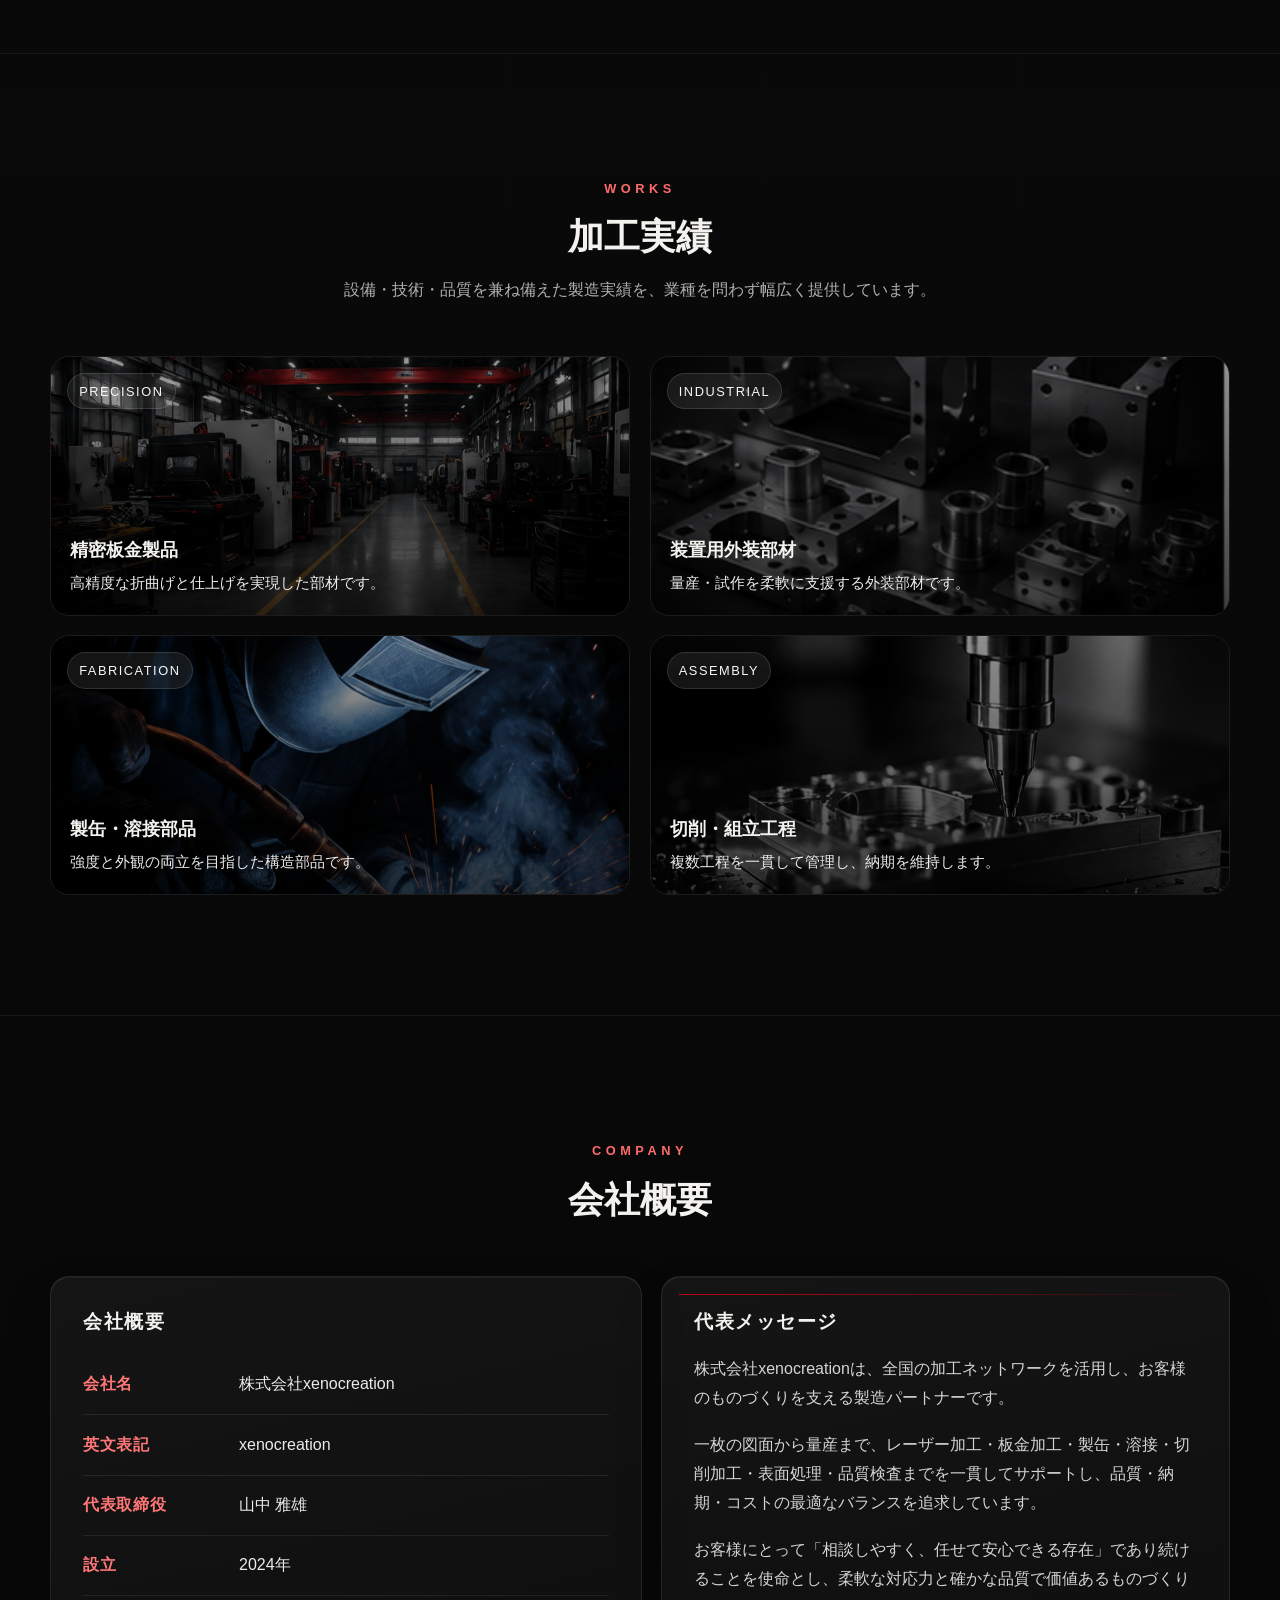
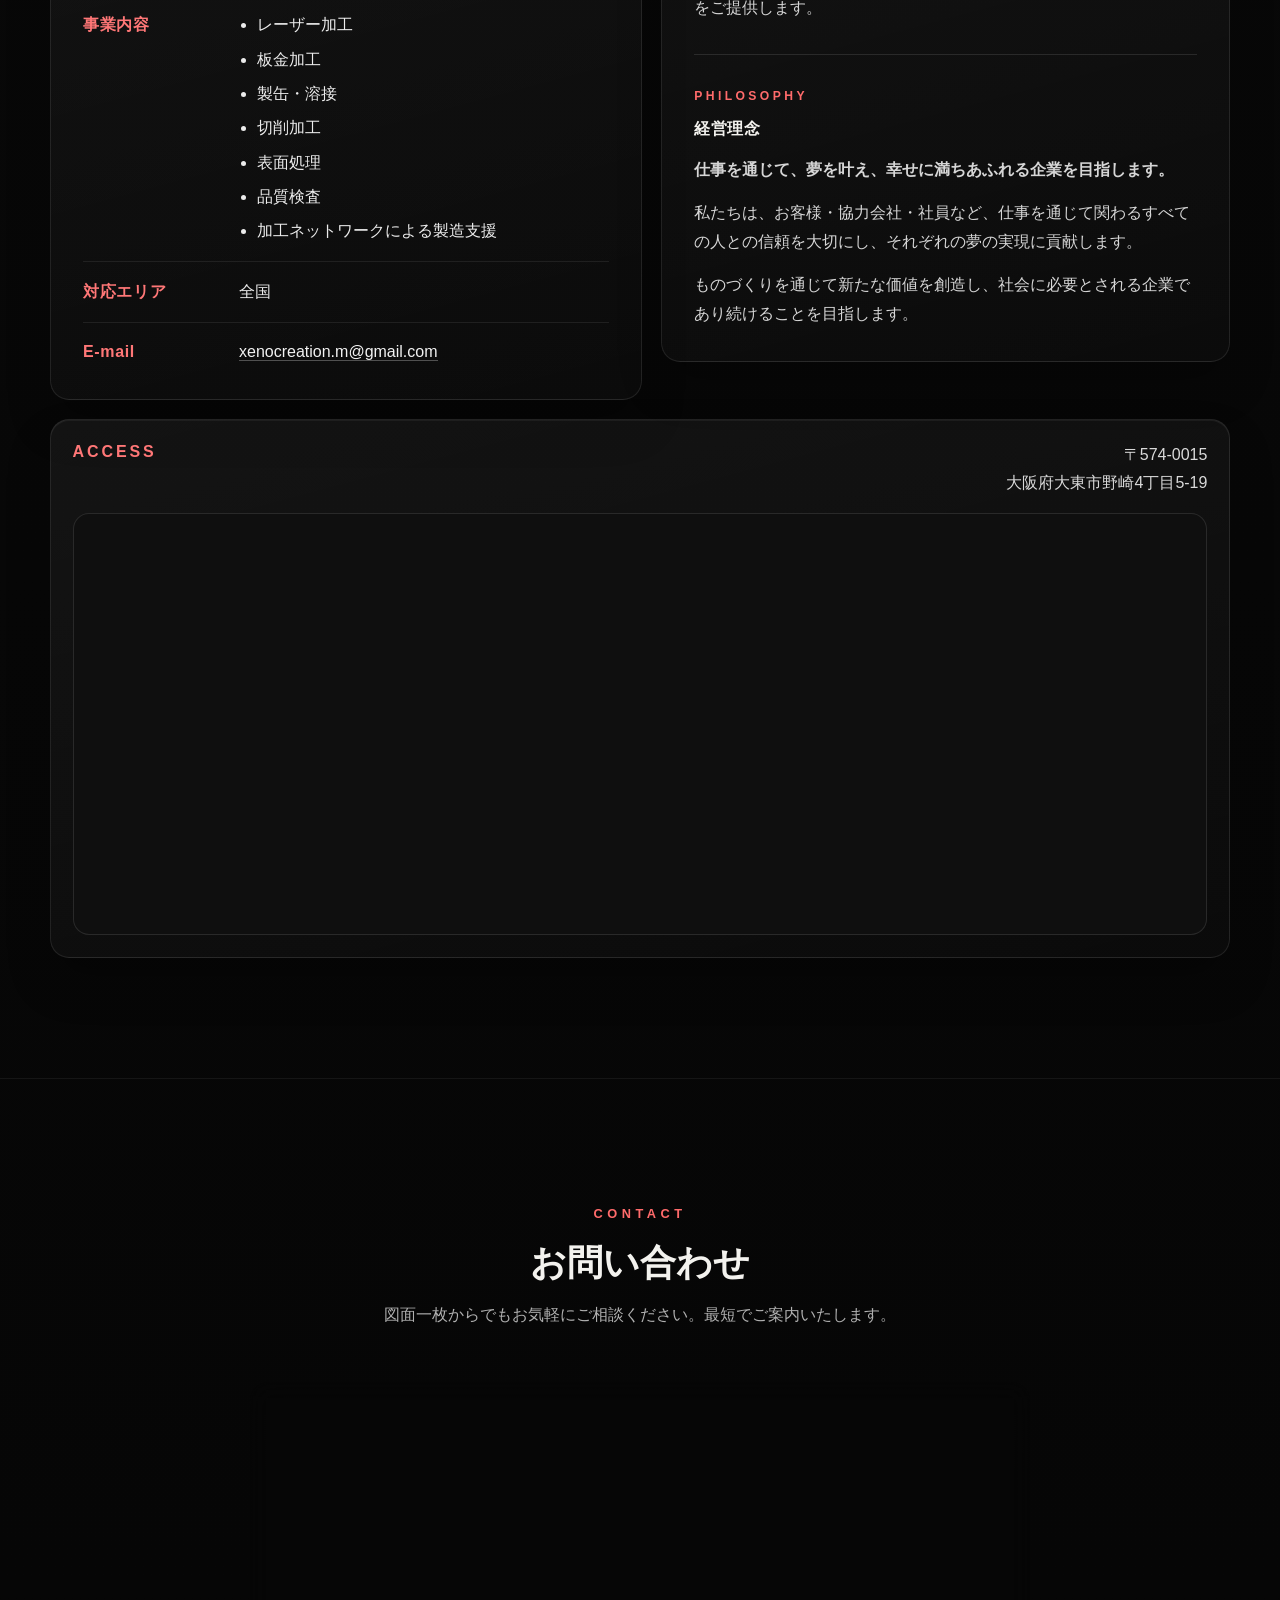
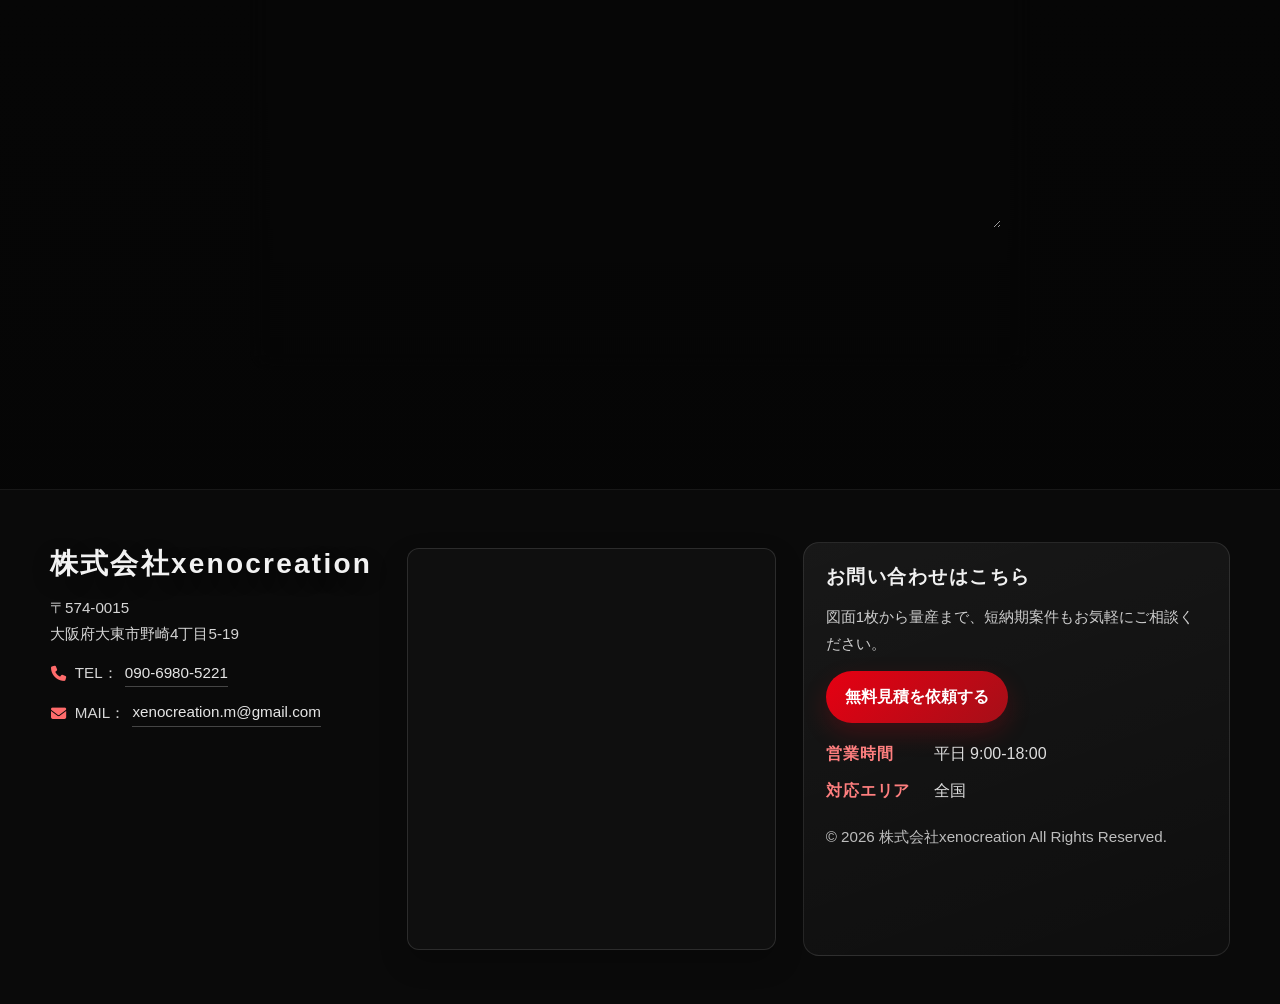
==== commit f3de51be: "Add files via upload" ====
--- a/index.html
+++ b/index.html
@@ -4,8 +4,8 @@
     <meta charset="UTF-8">
     <meta name="viewport" content="width=device-width, initial-scale=1.0, viewport-fit=cover">
     <meta name="theme-color" content="#060606">
-    <title>株式会社xenocreation｜金属加工・レーザー加工・板金加工・製缶・加工ネットワーク</title>
-    <meta name="description" content="株式会社xenocreationはレーザー加工・板金加工・製缶・切削加工・表面処理まで、全国の加工ネットワークを活用して最適なものづくりを提供する製造パートナーです。">
+    <title>株式会社xenocreation | 金属加工・板金・レーザー加工</title>
+    <meta name="description" content="株式会社xenocreationは金属加工・板金・レーザー加工を中心に、図面一枚から量産まで一貫して支援する製造パートナーです。">
     <meta name="keywords" content="株式会社xenocreation,金属加工,レーザー加工,板金加工,製缶,溶接,切削加工,表面処理,品質検査,大阪">
     <meta name="robots" content="index,follow,max-image-preview:large">
     <meta name="format-detection" content="telephone=no">
@@ -17,14 +17,14 @@
     <link rel="apple-touch-icon" href="images/logo.png">
     <meta property="og:site_name" content="株式会社xenocreation">
     <meta property="og:locale" content="ja_JP">
-    <meta property="og:title" content="株式会社xenocreation｜金属加工・レーザー加工・板金加工・製缶・加工ネットワーク">
+    <meta property="og:title" content="株式会社xenocreation | 金属加工・板金・レーザー加工">
     <meta property="og:description" content="株式会社xenocreationはレーザー加工・板金加工・製缶・切削加工・表面処理まで、全国の加工ネットワークを活用して最適なものづくりを提供する製造パートナーです。">
     <meta property="og:type" content="website">
     <meta property="og:image" content="https://xenocreationm-glitch.github.io/xenocreation-site/images/hero.png">
     <meta property="og:image:alt" content="株式会社xenocreationの金属加工サービス紹介ビジュアル">
     <meta property="og:url" content="https://xenocreationm-glitch.github.io/xenocreation-site/">
     <meta name="twitter:card" content="summary_large_image">
-    <meta name="twitter:title" content="株式会社xenocreation｜金属加工・レーザー加工・板金加工・製缶・加工ネットワーク">
+    <meta name="twitter:title" content="株式会社xenocreation | 金属加工・板金・レーザー加工">
     <meta name="twitter:description" content="株式会社xenocreationはレーザー加工・板金加工・製缶・切削加工・表面処理まで、全国の加工ネットワークを活用して最適なものづくりを提供する製造パートナーです。">
     <meta name="twitter:image" content="https://xenocreationm-glitch.github.io/xenocreation-site/images/hero.png">
     <link rel="stylesheet" href="https://cdnjs.cloudflare.com/ajax/libs/font-awesome/6.5.2/css/all.min.css" crossorigin="anonymous" referrerpolicy="no-referrer">
@@ -58,7 +58,7 @@
             <div class="hero-overlay"></div>
             <div class="container hero-content fade-up">
                 <div class="hero-copy">
-                    <span class="hero-sub">xenocreation</span>
+                    <span class="hero-sub">株式会社xenocreation</span>
                     <h1>精密な加工技術で、<br>信頼をつなぐ。</h1>
                     <p>図面一枚から量産まで、金属加工・板金・レーザー加工・切削・溶接・製缶を一貫支援する、BtoB製造業向けの高度な製造パートナーです。</p>
                     <div class="hero-button">
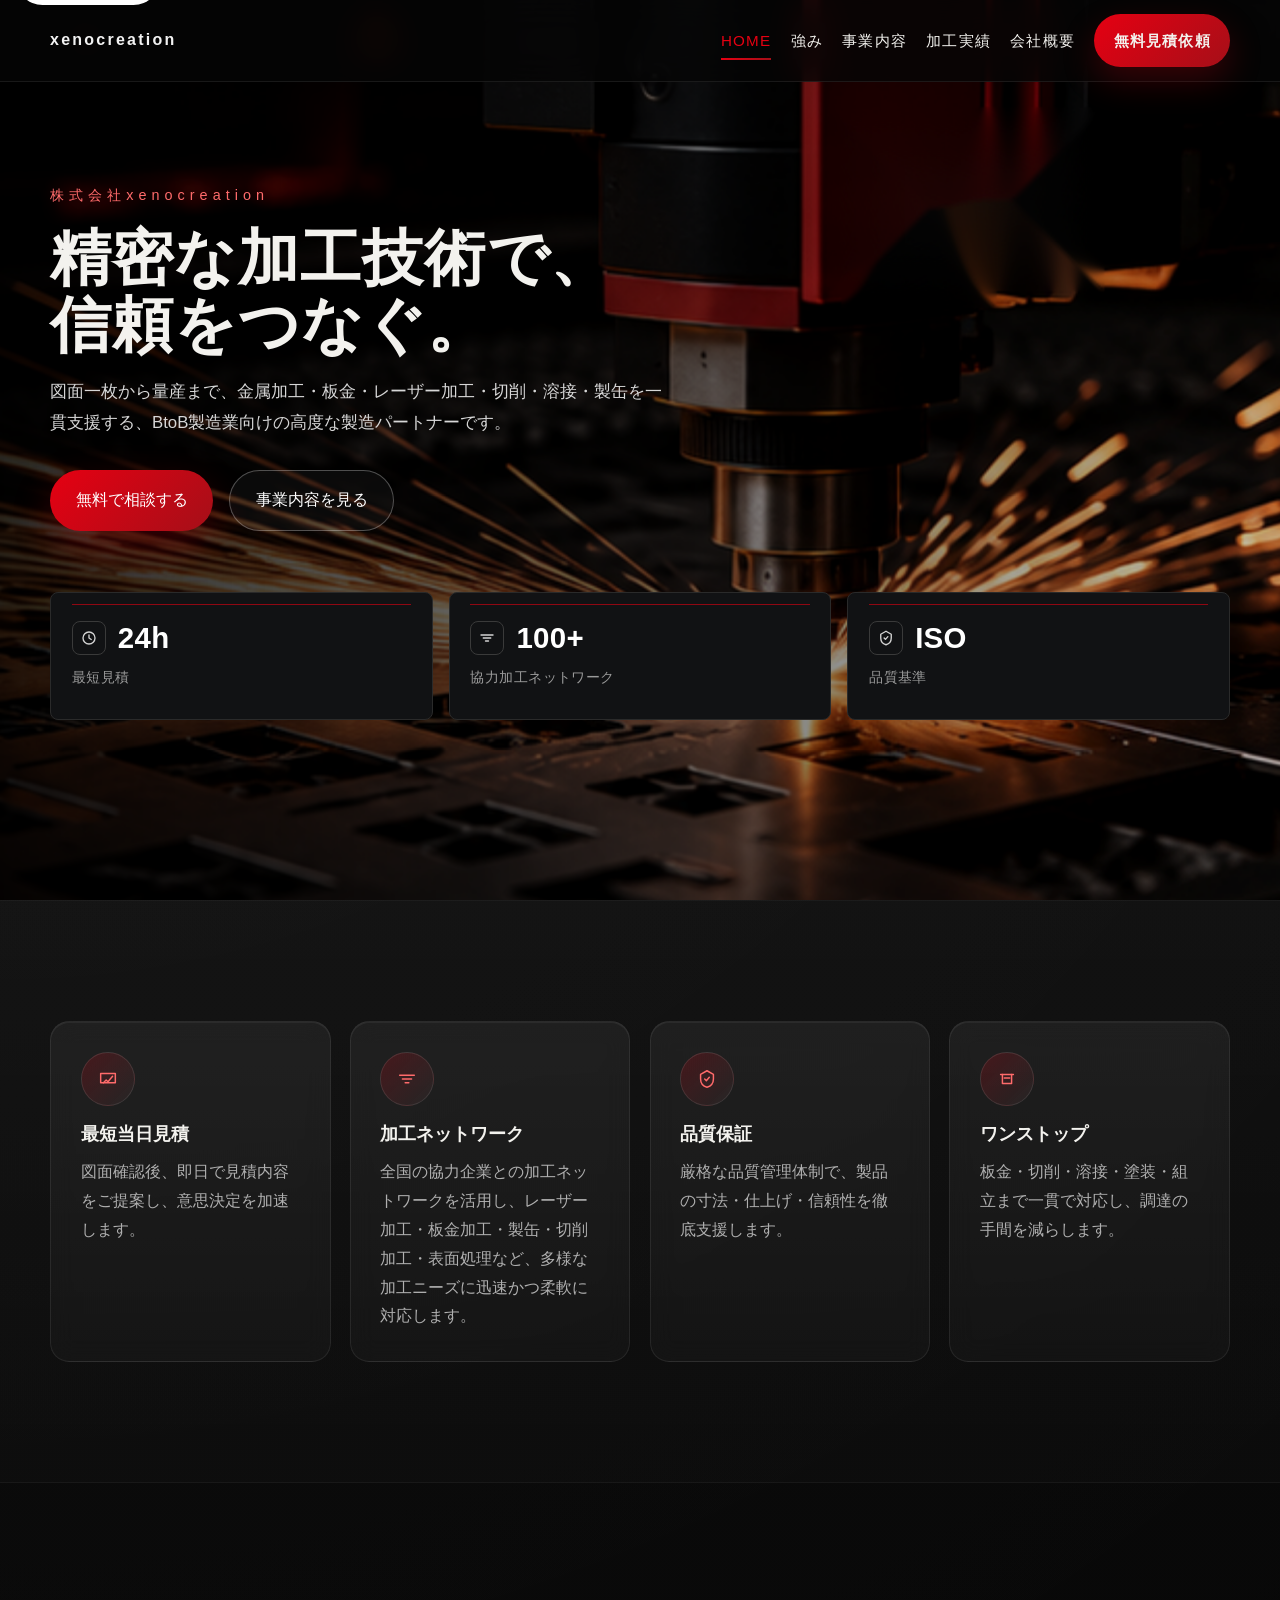
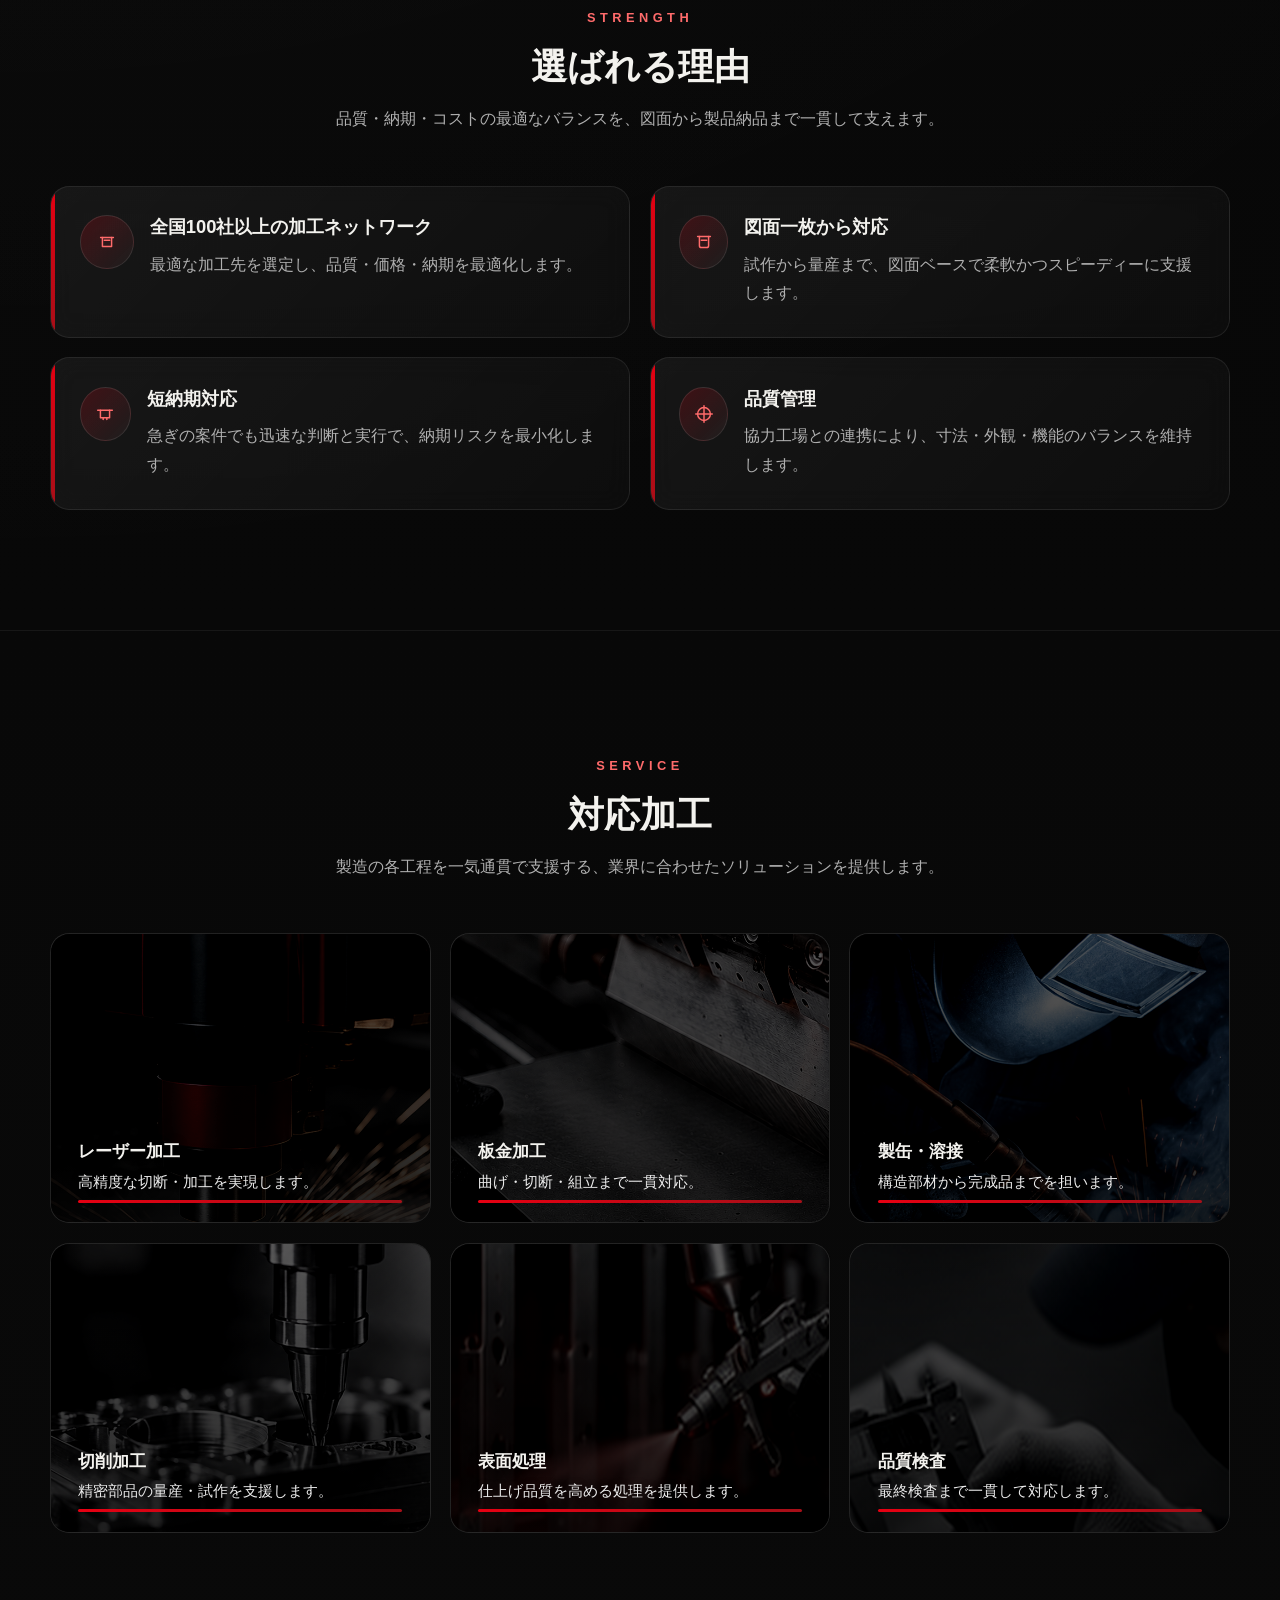
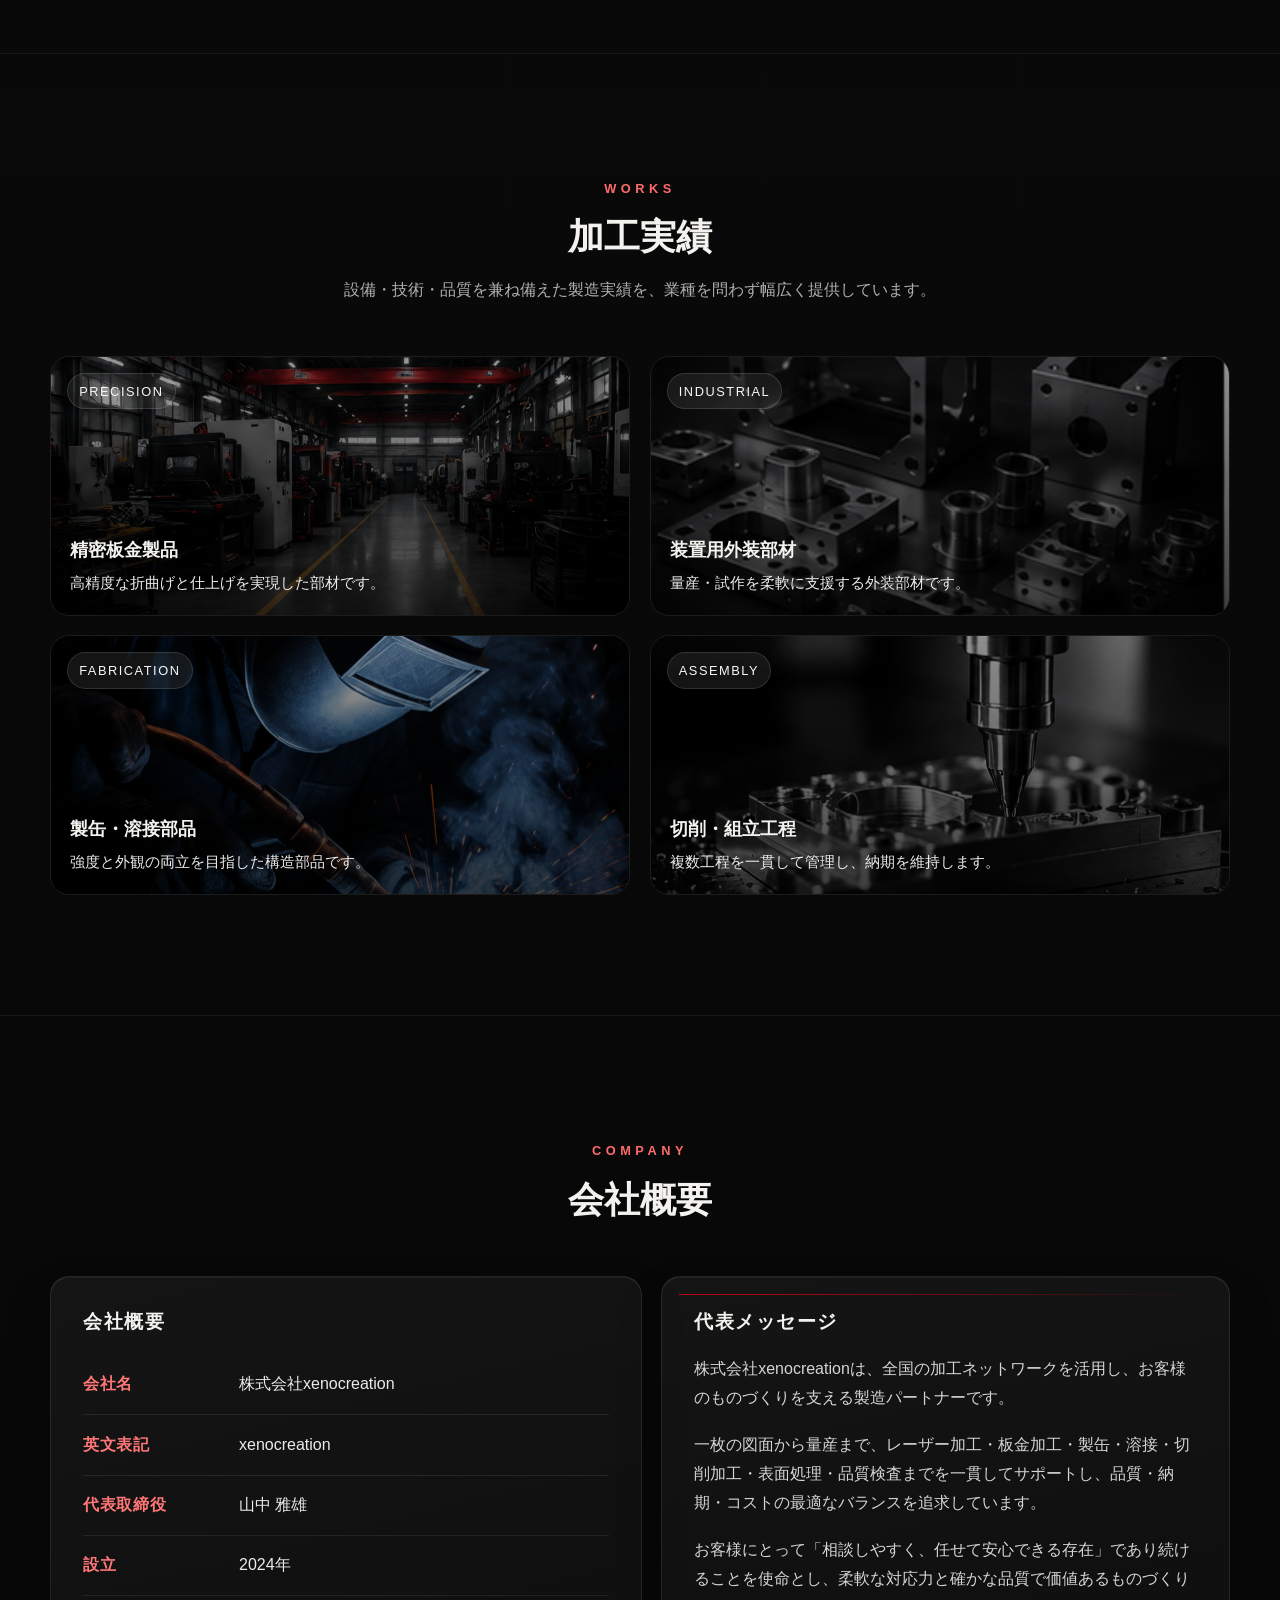
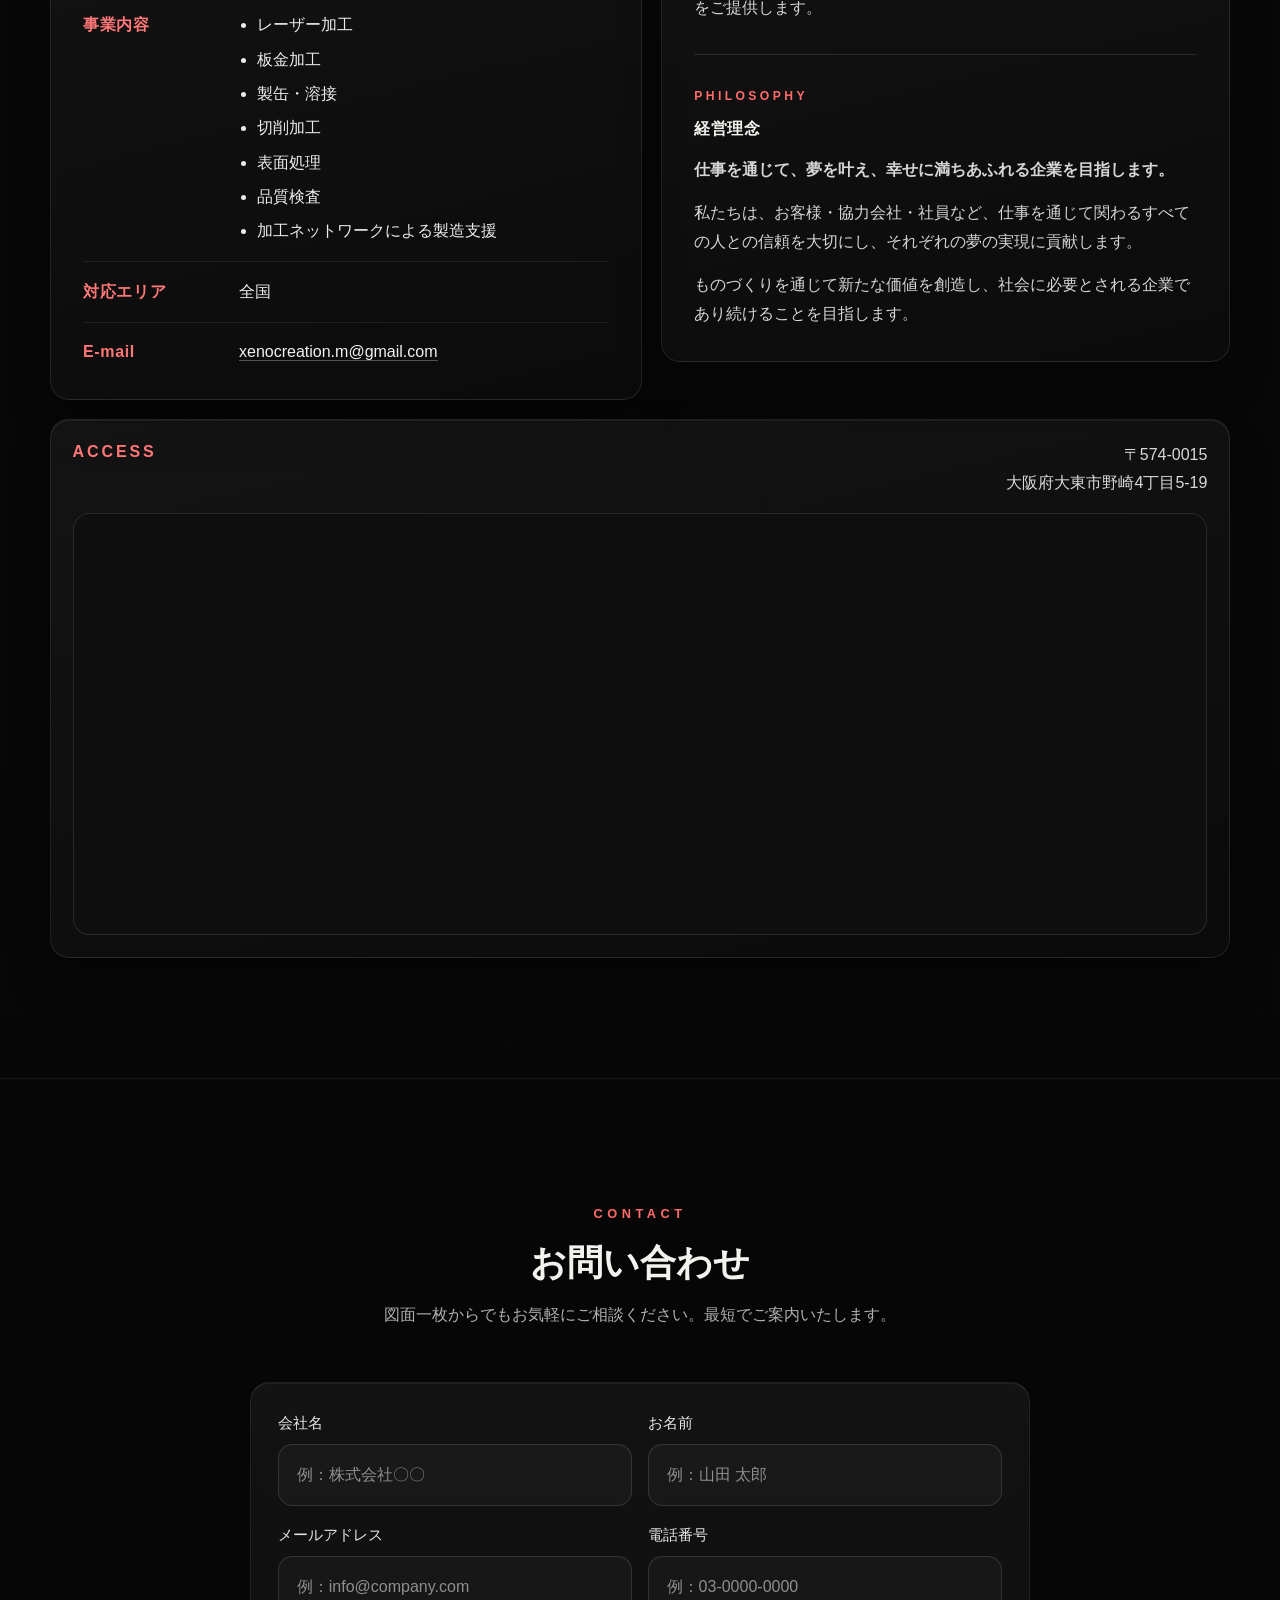
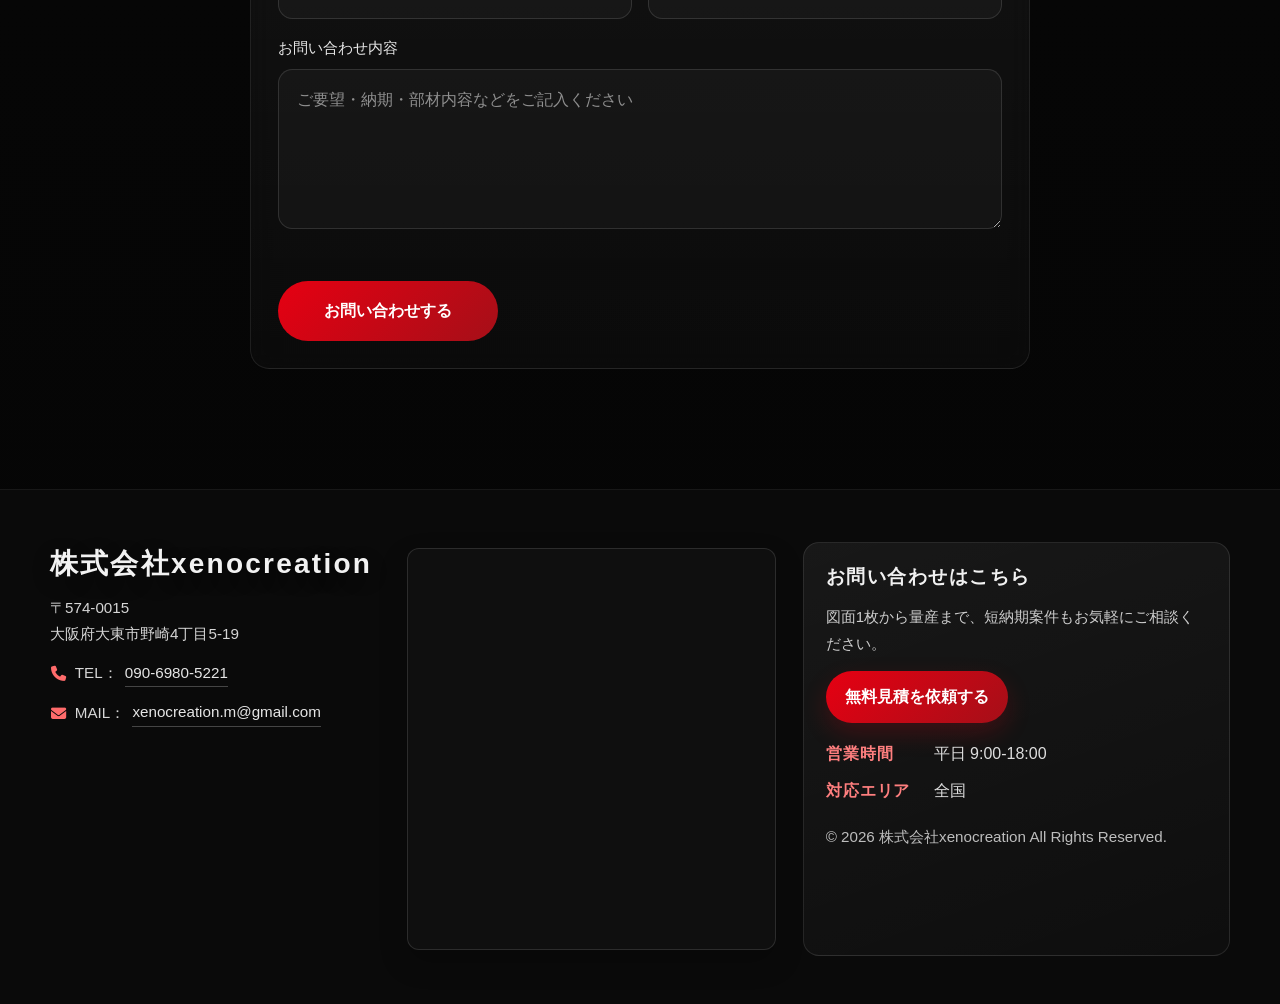
==== commit 00c6e7e7: "Improve SEO metadata and structured data" ====
--- a/index.html
+++ b/index.html
@@ -27,6 +27,61 @@
     <meta name="twitter:title" content="株式会社xenocreation | 金属加工・板金・レーザー加工">
     <meta name="twitter:description" content="株式会社xenocreationはレーザー加工・板金加工・製缶・切削加工・表面処理まで、全国の加工ネットワークを活用して最適なものづくりを提供する製造パートナーです。">
     <meta name="twitter:image" content="https://xenocreationm-glitch.github.io/xenocreation-site/images/hero.png">
+        <script type="application/ld+json">
+        {
+            "@context": "https://schema.org",
+            "@graph": [
+                {
+                    "@type": "WebSite",
+                    "name": "株式会社xenocreation",
+                    "url": "https://xenocreationm-glitch.github.io/xenocreation-site/",
+                    "description": "大阪府大東市を拠点に、金属加工・板金加工・レーザー加工・製缶・溶接・切削加工・表面処理を提供する製造パートナーです。",
+                    "inLanguage": "ja",
+                    "publisher": {
+                        "@id": "https://xenocreationm-glitch.github.io/xenocreation-site/#organization"
+                    }
+                },
+                {
+                    "@type": ["LocalBusiness", "ProfessionalService"],
+                    "@id": "https://xenocreationm-glitch.github.io/xenocreation-site/#organization",
+                    "name": "株式会社xenocreation",
+                    "url": "https://xenocreationm-glitch.github.io/xenocreation-site/",
+                    "logo": "https://xenocreationm-glitch.github.io/xenocreation-site/images/logo.png",
+                    "telephone": "090-6980-5221",
+                    "email": "xenocreation.m@gmail.com",
+                    "foundingDate": "2024",
+                    "address": {
+                        "@type": "PostalAddress",
+                        "streetAddress": "野崎4丁目5-19",
+                        "addressLocality": "大東市",
+                        "addressRegion": "大阪府",
+                        "postalCode": "574-0015",
+                        "addressCountry": "JP"
+                    },
+                    "areaServed": "日本",
+                    "description": "株式会社xenocreationは、金属加工・板金加工・レーザー加工・製缶・溶接・切削加工・表面処理の製造支援を行っています。",
+                    "knowsAbout": [
+                        "金属加工",
+                        "板金加工",
+                        "レーザー加工",
+                        "製缶",
+                        "溶接",
+                        "切削加工",
+                        "表面処理",
+                        "品質検査"
+                    ],
+                    "contactPoint": {
+                        "@type": "ContactPoint",
+                        "telephone": "090-6980-5221",
+                        "email": "xenocreation.m@gmail.com",
+                        "contactType": "customer service",
+                        "areaServed": "JP",
+                        "availableLanguage": ["ja"]
+                    }
+                }
+            ]
+        }
+        </script>
     <link rel="stylesheet" href="https://cdnjs.cloudflare.com/ajax/libs/font-awesome/6.5.2/css/all.min.css" crossorigin="anonymous" referrerpolicy="no-referrer">
     <link rel="stylesheet" href="css/style.css?v=footer-premium-1">
     <link rel="stylesheet" href="css/responsive.css?v=footer-premium-1">
--- a/css/style.css
+++ b/css/style.css
@@ -150,7 +150,7 @@
     height: 44px;
     font-size: 1rem;
     letter-spacing: 0.14em;
-    text-transform: uppercase;
+    text-transform: none;
     font-weight: 700;
     color: #f2f2f2;
 }
@@ -285,7 +285,7 @@
     color: #ff6b6b;
     font-size: 0.9rem;
     letter-spacing: 0.35em;
-    text-transform: uppercase;
+    text-transform: none;
     margin-bottom: 1rem;
     animation: heroFadeUp 0.8s ease-out 0.3s forwards;
 }
